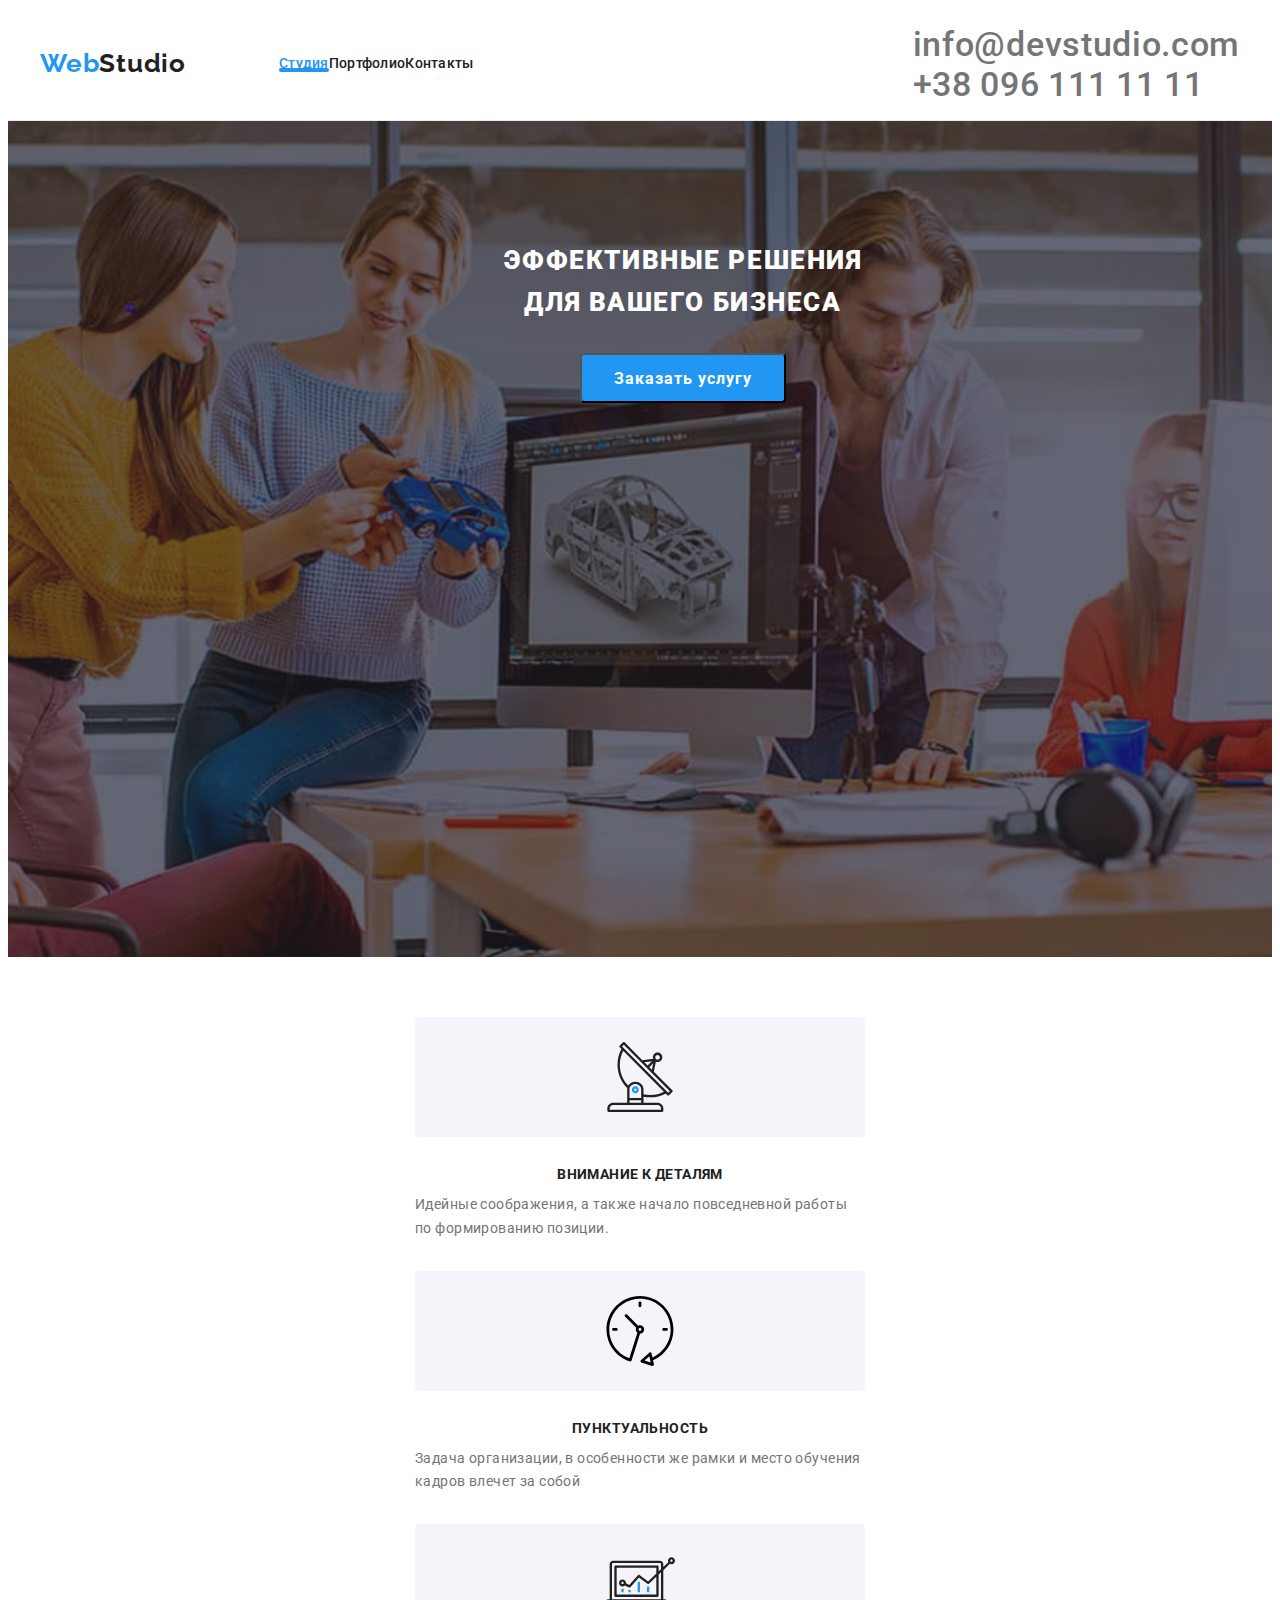
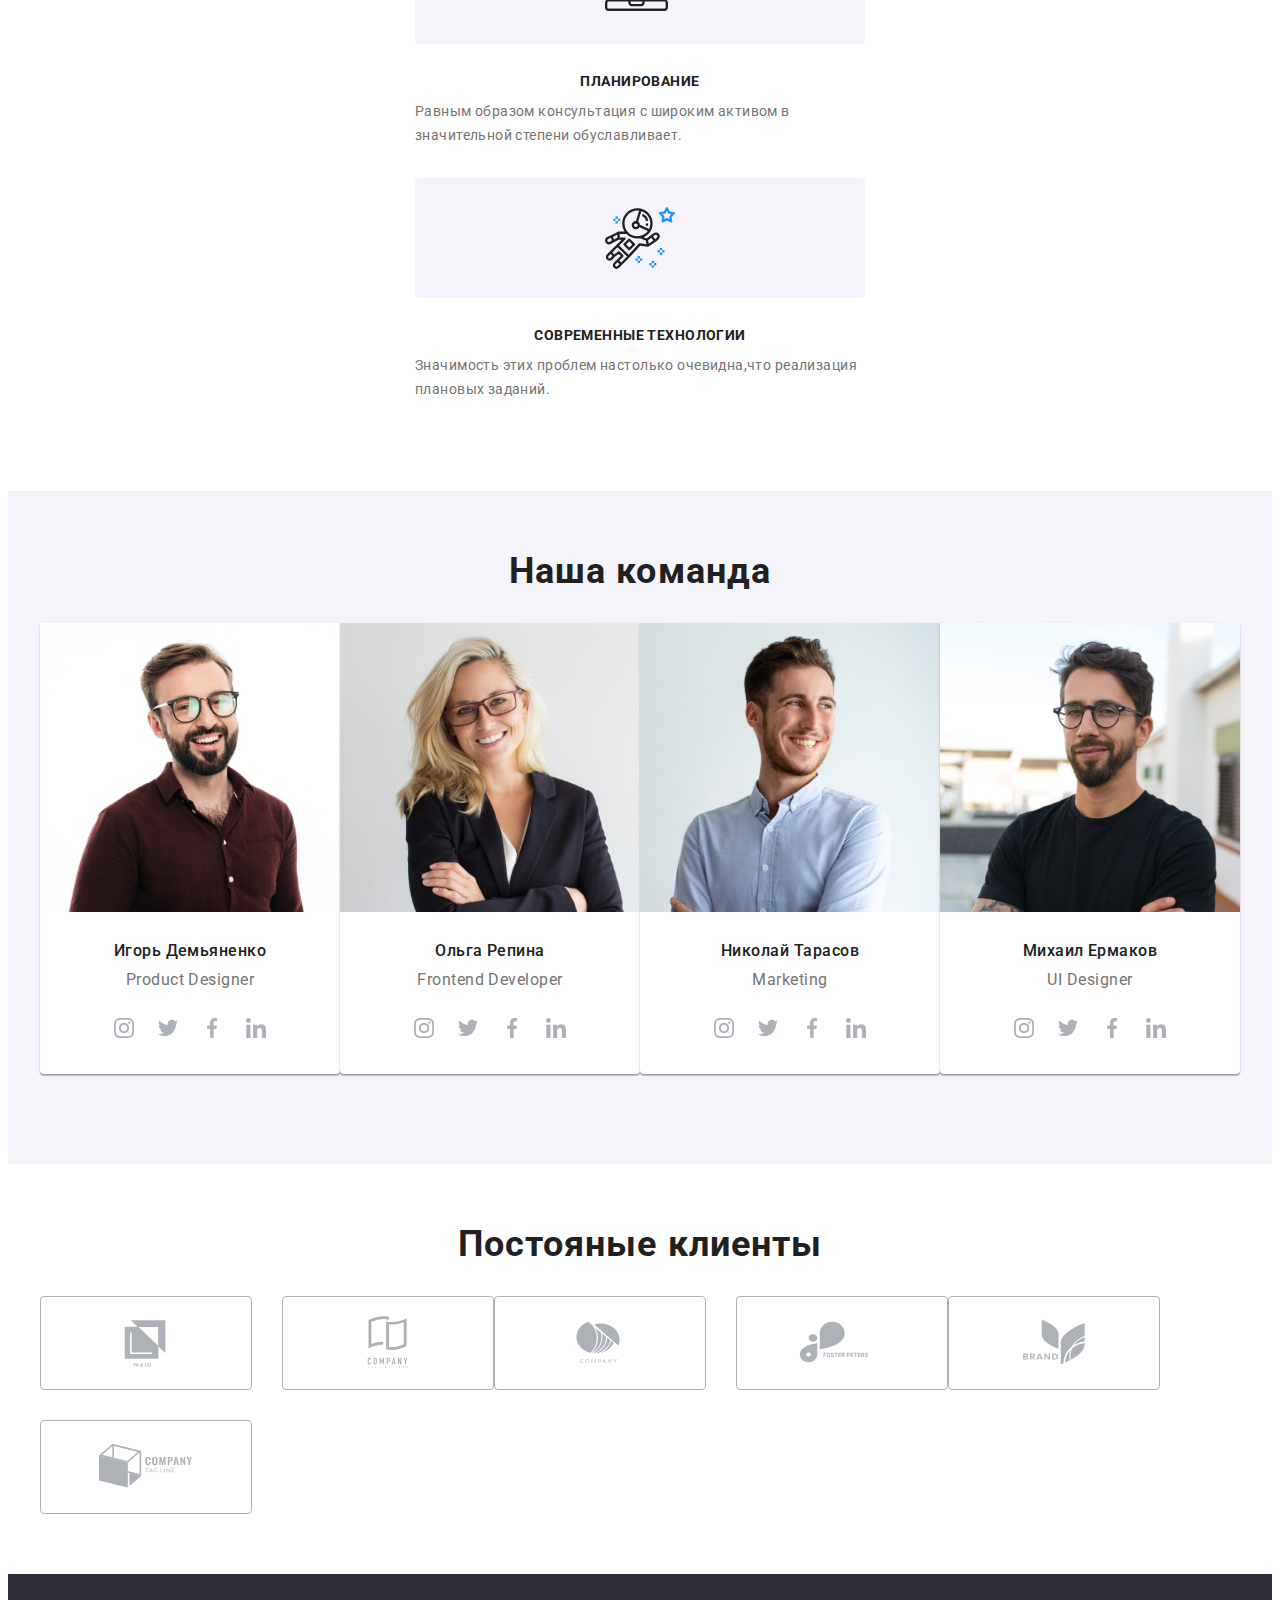
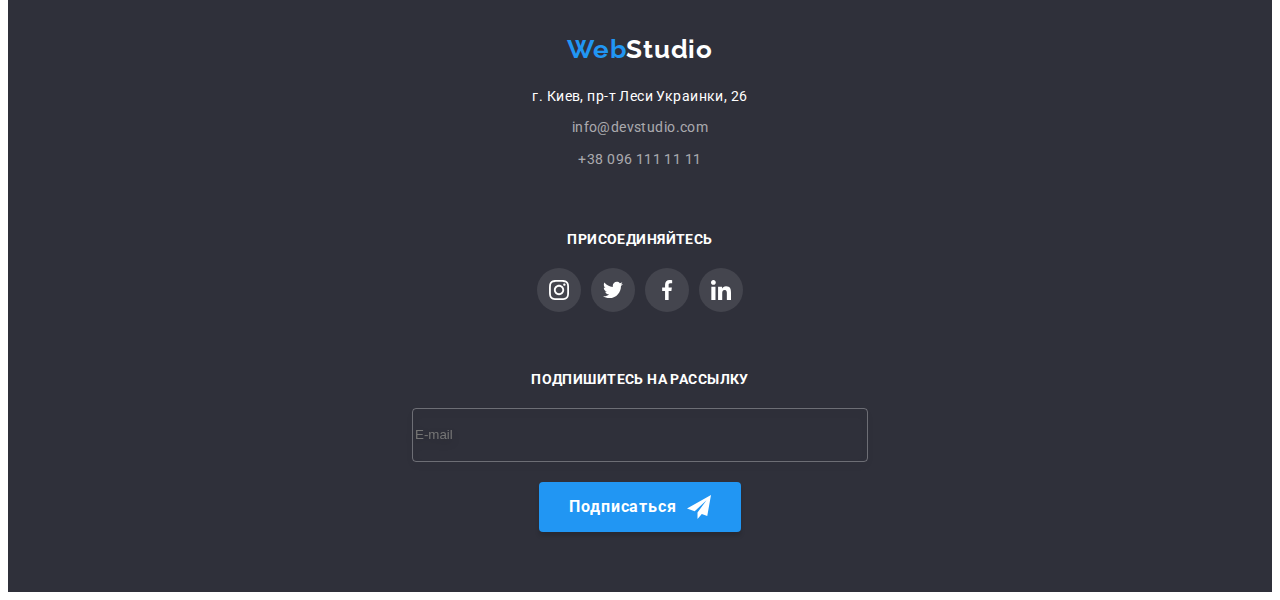
==== index.html @ 6affc104 "Добавляет стили для таблетки" ====
<!DOCTYPE html>
<html lang="ru">
  <head>
    <meta charset="UTF-8" />
    <meta http-equiv="X-UA-Compatible" content="IE=edge" />
    <meta name="viewport" content="width=device-width, initial-scale=1.0" />
    <title>Студия</title>

    <link
      rel="stylesheet"
      href="https://cdnjs.cloudflare.com/ajax/libs/modern-normalize/1.1.0/modern-normalize.min.css"
      integrity="sha512-wpPYUAdjBVSE4KJnH1VR1HeZfpl1ub8YT/NKx4PuQ5NmX2tKuGu6U/JRp5y+Y8XG2tV+wKQpNHVUX03MfMFn9Q=="
      crossorigin="anonymous"
      referrerpolicy="no-referrer"
    />

    <link rel="preconnect" href="https://fonts.googleapis.com" />
    <link rel="preconnect" href="https://fonts.gstatic.com" crossorigin />
    <link
      href="https://fonts.googleapis.com/css2?family=Raleway:wght@700&family=Roboto:wght@400;500;700;900&display=swap"
      rel="stylesheet"
    />

   

    <link rel="stylesheet" href="./css/main.min.css" />
  </head>

  <body>
    <!--Шапка страницы-->

    <header class="header">
      <div class="container header__container">
            <nav class="navigation">
              <a href="" class="logo logo--black"><span class="logo--accent">Web</span>Studio</a>


              <!--Навигация на другие страницы стандартная для десктоп и таблетки -->
            
              <ul class="site-nav list">
                <li class="site-nav site-nav__item">
                  <a href="./index.html" class="site-nav__link link current">Студия</a>
                </li>
                <li class="site-nav site-nav__item">
                  <a href="./portfolio.html" class="site-nav__link link">Портфолио</a>
                </li>
                <li class="site-nav site-nav__item">
                  <a href="" class="site-nav__link link">Контакты</a>
                </li>
              </ul>
            </nav>
            
            <div class="contacts">
              <ul class="contact-info list">
                <li class="contact-info__item">
                  <a href="mailto:info@devstudio.com" class="contact-info__link"><svg class="contact-info__icon--mail" width="16"
                      height="12">
                      <use href="./images/icon.svg.svg#icon-envelope-icon"></use>
                    </svg>info@devstudio.com</a>
                </li>
            
                <li class="contact-info__item">
                  <a href="tel:+380961111111" class="contact-info__link"><svg class="contact-info__icon--tel" width="10"
                      height="16">
                      <use href="./images/icon.svg.svg#icon-smartphone-icon"></use>
                    </svg>+38 096 111 11 11</a>
                </li>
              </ul>
            </div>


          <!--Навигация на другие страницы для мобильного меню -->
<div class="menu-for-mobile">

          <button class="navigation__menu-button" type="button" aria-label="Кнопка меню"  aria-expanded="false" data-menu-button>
            
            <svg class="navigation__menu-button-icon"  width="24"
              height="16">
           
              <use class="navigation__icon-cross" href="./images/icon.svg.svg#icon-cross"></use>
                <use class="navigation__icon-menu" href="./images/icon.svg.svg#icon-menu"></use>
            </svg>
          </button>

<div class="mobile-overlay" data-menu>
  <div class="mobile-menu">
    <nav class="mobile-menu__navigation">
  
      <ul class="site-nav list">
        <li class="site-nav site-nav__item">
          <a href="./index.html" class="site-nav__link link %current">Студия</a>
        </li>
        <li class="site-nav site-nav__item">
          <a href="./portfolio.html" class="site-nav__link link">Портфолио</a>
        </li>
        <li class="site-nav site-nav__item">
          <a href="" class="site-nav__link link">Контакты</a>
        </li>
      </ul>
  
    </nav>
  
    <div class="mobile-menu__contacts">
      <ul class="contact-info list">
        
        <li class="contact-info__item  contact-info__item--tel">
          <a href="tel:+380961111111" class="contact-info__link"><svg class="contact-info__icon--tel" width="10"
              height="16">
              <use href="./images/icon.svg.svg#icon-smartphone-icon"></use>
            </svg>+38 096 111 11 11</a>
        </li>

        <li class="contact-info__item contact-info__item--mail">
          <a href="mailto:info@devstudio.com" class="contact-info__link">
        
            <svg class="contact-info__icon--mail" width="16" height="12">
              <use href="./images/icon.svg.svg#icon-envelope-icon"></use>
            </svg>info@devstudio.com</a>
        </li>
        
      </ul>
    </div>

    <div class="mobile-menu__socials">

<table class="mobile-menu__socials-table">

  <tr class="mobile-menu__socials-table-row">
  <td class="mobile-menu__socials-table-data"> <a  class="mobile-menu__socials-link link"  href="" target="_blank" rel="noopener noreferrer" >Instagram</a></td>
  <td class="mobile-menu__socials-table-data"> <a  class="mobile-menu__socials-link link"  href="" target="_blank" rel="noopener noreferrer" >Twitter</a></td>
  <td class="mobile-menu__socials-table-data"> <a  class="mobile-menu__socials-link link"  href="" target="_blank" rel="noopener noreferrer" >Facebook</a></td>
  <td class="mobile-menu__socials-table-data"> <a  class="mobile-menu__socials-link link"  href="" target="_blank" rel="noopener noreferrer" >LinkedIn</a></td>
  </tr>

  </table>


    </div>
  
  </div>
</div>

</div>
          
      </div>
    </header>
    <!--Уникальный контент страницы-->

    <main>
      <section class="hero">
        <div class="container">
          <h1 class="hero__title">
            Эффективные решения <br />
            для вашего бизнеса
          </h1>

          <button type="button" class="button" data-modal-open>
            Заказать услугу
          </button>
        </div>
      </section>

      <!--Преимущества нашей студии.Секция имеет  заголовок,который будет в дальнейшем скрыт и не будет отображаться на странице-->
      <section class="features section">
        <div class="container">
          <h2 class="features__title hidden">Наши преимущества</h2>

          <ul class="features__list list">
            <li class="features__item">
              <div class="features__thumb">
                <svg class="features__icon" width="70" height="70">
                  <use href="./images/icon.svg.svg#icon-antenna"></use>
                </svg>
              </div>

              <h3 class="features__title">Внимание к деталям</h3>
              <p class="features__description">
                Идейные соображения, а также начало повседневной работы по
                формированию позиции.
              </p>
            </li>
            <li class="features__item">
              <div class="features__thumb">
                <svg class="features__icon" width="70" height="70">
                  <use href="./images/icon.svg.svg#icon-clock"></use>
                </svg>
              </div>

              <h3 class="features__title">Пунктуальность</h3>
              <p class="features__description">
                Задача организации, в особенности же рамки и место обучения
                кадров влечет за собой
              </p>
            </li>
            <li class="features__item">
              <div class="features__thumb">
                <svg class="features__icon" width="70" height="70">
                  <use href="./images/icon.svg.svg#icon-diagram"></use>
                </svg>
              </div>

              <h3 class="features__title">Планирование</h3>
              <p class="features__description">
                Равным образом консультация с широким активом в значительной
                степени обуславливает.
              </p>
            </li>
            <li class="features__item">
              <div class="features__thumb">
                <svg class="features__icon" width="70" height="70">
                  <use href="./images/icon.svg.svg#icon-astronaut"></use>
                </svg>
              </div>

              <h3 class="features__title">Современные технологии</h3>
              <p class="features__description">
                Значимость этих проблем настолько очевидна,что реализация
                плановых заданий.
              </p>
            </li>
          </ul>
        </div>
      </section>
      <!--Фотографии, обозначающее чем мы занимаемся-->

      <section class="work section">
        <div class="container">
          <h2 class="section-title">Чем мы занимаемся</h2>

          <ul class="work__list list">
            <li class="work__item">
              <img
                class="work__img"
                src="./images/coding.jpeg.jpg"
                width="370"
                alt="Программист набирает код на клавиатуре"
              />
              <div class="work__toptext-container">
                <p class="work__toptext">Десктопные приложения</p>
              </div>
            </li>
            <li class="work__item">
              <img
                class="work__img"
                src="./images/template.jpeg.jpg"
                width="370"
                alt="Дизайнер держит в руке телефон и выбирает на ноутбуке шаблон размещения контента на экране телефона"
              />

              <div class="work__toptext-container">
                <p class="work__toptext">Мобильные приложения</p>
              </div>
            </li>

            <li class="work__item">
              <img
                class="work__img"
                src="./images/selectingcolor.jpeg.jpg"
                width="370"
                alt="Программист держит в руках планшет с изображением цветовой карты пикселей"
              />
              <div class="work__toptext-container">
                <p class="work__toptext">Дизайнерские решения</p>
              </div>
            </li>
          </ul>
        </div>
      </section>

      <!--Фотографии и описание членов команды-->

      <section class="teamplayers section">
        <div class="container">
          <h2 class="section-title">Наша команда</h2>

          <ul class="teamplayers__list list">
            <li class="teamplayers__item">
              <img
                class="teamplayers__img"
                src="./images/productdesign.jpeg.jpg"
                alt="Парень в бордовой рубашке,в очках,с бородой."
                width="270"
              />

              <div class="teamplayers__profile">
                <h3 class="teamplayers__name">Игорь Демьяненко</h3>

                <p class="teamplayers__position">Product Designer</p>

                <ul class="teamplayers__list--socials list">
                  <li class="teamplayers__item--socials">
                    <a class="teamplayers__link--socials"
                      ><svg
                        class="teamplayers__icon--socials"
                        width="20"
                        height="20"
                      >
                        <use
                          href="./images/icon.svg.svg#icon-instagram"
                        ></use></svg
                    ></a>
                  </li>
                  <li class="teamplayers__item--socials">
                    <a class="teamplayers__link--socials"
                      ><svg
                        class="teamplayers__icon--socials"
                        width="20"
                        height="20"
                      >
                        <use
                          href="./images/icon.svg.svg#icon-twitter"
                        ></use></svg
                    ></a>
                  </li>
                  <li class="teamplayers__item--socials">
                    <a class="teamplayers__link--socials"
                      ><svg
                        class="teamplayers__icon--socials"
                        width="20"
                        height="20"
                      >
                        <use
                          href="./images/icon.svg.svg#icon-facebook"
                        ></use></svg
                    ></a>
                  </li>
                  <li class="teamplayers__item--socials">
                    <a class="teamplayers__link--socials"
                      ><svg
                        class="teamplayers__icon--socials"
                        width="20"
                        height="20"
                      >
                        <use
                          href="./images/icon.svg.svg#icon-linkedin"
                        ></use></svg
                    ></a>
                  </li>
                </ul>
              </div>
            </li>

            <li class="teamplayers__item">
              <img
                class="teamplayers__img"
                src="./images/frontend.jpeg.jpg"
                alt="Девушка-блондинка, в очках,в черном пиджаке."
                width="270"
              />

              <div class="teamplayers__profile">
                <h3 class="teamplayers__name">Ольга Репина</h3>

                <p class="teamplayers__position">Frontend Developer</p>

                <ul class="teamplayers__list--socials list">
                  <li class="teamplayers__item--socials">
                    <a class="teamplayers__link--socials"
                      ><svg
                        class="teamplayers__icon--socials"
                        width="20"
                        height="20"
                      >
                        <use
                          href="./images/icon.svg.svg#icon-instagram"
                        ></use></svg
                    ></a>
                  </li>
                  <li class="teamplayers__item--socials">
                    <a class="teamplayers__link--socials"
                      ><svg
                        class="teamplayers__icon--socials"
                        width="20"
                        height="20"
                      >
                        <use
                          href="./images/icon.svg.svg#icon-twitter"
                        ></use></svg
                    ></a>
                  </li>
                  <li class="teamplayers__item--socials">
                    <a class="teamplayers__link--socials"
                      ><svg
                        class="teamplayers__icon--socials"
                        width="20"
                        height="20"
                      >
                        <use
                          href="./images/icon.svg.svg#icon-facebook"
                        ></use></svg
                    ></a>
                  </li>
                  <li class="teamplayers__item--socials">
                    <a class="teamplayers__link--socials"
                      ><svg
                        class="teamplayers__icon--socials"
                        width="20"
                        height="20"
                      >
                        <use
                          href="./images/icon.svg.svg#icon-linkedin"
                        ></use></svg
                    ></a>
                  </li>
                </ul>
              </div>
            </li>

            <li class="teamplayers__item">
              <img
                class="teamplayers__img"
                src="./images/marketing.jpeg.jpg"
                alt="Парень в светло-голубой рубашке."
                width="270"
              />

              <div class="teamplayers__profile">
                <h3 class="teamplayers__name">Николай Тарасов</h3>
                <p class="teamplayers__position">Marketing</p>

                <ul class="teamplayers__list--socials list">
                  <li class="teamplayers__item--socials">
                    <a class="teamplayers__link--socials"
                      ><svg
                        class="teamplayers__icon--socials"
                        width="20"
                        height="20"
                      >
                        <use
                          href="./images/icon.svg.svg#icon-instagram"
                        ></use></svg
                    ></a>
                  </li>
                  <li class="teamplayers__item--socials">
                    <a class="teamplayers__link--socials"
                      ><svg
                        class="teamplayers__icon--socials"
                        width="20"
                        height="20"
                      >
                        <use
                          href="./images/icon.svg.svg#icon-twitter"
                        ></use></svg
                    ></a>
                  </li>
                  <li class="teamplayers__item--socials">
                    <a class="teamplayers__link--socials"
                      ><svg
                        class="teamplayers__icon--socials"
                        width="20"
                        height="20"
                      >
                        <use
                          href="./images/icon.svg.svg#icon-facebook"
                        ></use></svg
                    ></a>
                  </li>
                  <li class="teamplayers__item--socials">
                    <a class="teamplayers__link--socials"
                      ><svg
                        class="teamplayers__icon--socials"
                        width="20"
                        height="20"
                      >
                        <use
                          href="./images/icon.svg.svg#icon-linkedin"
                        ></use></svg
                    ></a>
                  </li>
                </ul>
              </div>
            </li>

            <li class="teamplayers__item">
              <img
                class="teamplayers__img"
                src="./images/ui.jpeg.jpg"
                alt="Парень с бородой,в очках,в черной футболке."
                width="270"
              />

              <div class="teamplayers__profile">
                <h3 class="teamplayers__name">Михаил Ермаков</h3>

                <p class="teamplayers__position">UI Designer</p>

                <ul class="teamplayers__list--socials list">
                  <li class="teamplayers__item--socials">
                    <a class="teamplayers__link--socials"
                      ><svg
                        class="teamplayers__icon--socials"
                        width="20"
                        height="20"
                      >
                        <use
                          href="./images/icon.svg.svg#icon-instagram"
                        ></use></svg
                    ></a>
                  </li>
                  <li class="teamplayers__item--socials">
                    <a class="teamplayers__link--socials"
                      ><svg
                        class="teamplayers__icon--socials"
                        width="20"
                        height="20"
                      >
                        <use
                          href="./images/icon.svg.svg#icon-twitter"
                        ></use></svg
                    ></a>
                  </li>
                  <li class="teamplayers__item--socials">
                    <a class="teamplayers__link--socials"
                      ><svg
                        class="teamplayers__icon--socials"
                        width="20"
                        height="20"
                      >
                        <use
                          href="./images/icon.svg.svg#icon-facebook"
                        ></use></svg
                    ></a>
                  </li>
                  <li class="teamplayers__item--socials">
                    <a class="teamplayers__link--socials"
                      ><svg
                        class="teamplayers__icon--socials"
                        width="20"
                        height="20"
                      >
                        <use
                          href="./images/icon.svg.svg#icon-linkedin"
                        ></use></svg
                    ></a>
                  </li>
                </ul>
              </div>
            </li>
          </ul>
        </div>
      </section>

      <!--Наши клиенты-->

      <section class="clients section">
        <div class="container">
          <h2 class="section-title">Постояные клиенты</h2>

          <ul class="clients__list list">
            <li class="clients__item">
              <a class="clients__link"
                ><svg class="clients__icon" width="106" height="60">
                  <use href="./images/icon.svg.svg#icon-logo1"></use></svg
              ></a>
            </li>
            <li class="clients__item">
              <a class="clients__link"
                ><svg class="clients__icon" width="106" height="60">
                  <use href="./images/icon.svg.svg#icon-logo2"></use></svg
              ></a>
            </li>
            <li class="clients__item">
              <a class="clients__link"
                ><svg class="clients__icon" width="106" height="60">
                  <use href="./images/icon.svg.svg#icon-logo3"></use></svg
              ></a>
            </li>
            <li class="clients__item">
              <a class="clients__link"
                ><svg class="clients__icon" width="106" height="60">
                  <use href="./images/icon.svg.svg#icon-logo4"></use></svg
              ></a>
            </li>
            <li class="clients__item">
              <a class="clients__link"
                ><svg class="clients__icon" width="106" height="60">
                  <use href="./images/icon.svg.svg#icon-logo5"></use></svg
              ></a>
            </li>
            <li class="clients__item">
              <a class="clients__link"
                ><svg class="clients__icon" width="106" height="60">
                  <use href="./images/icon.svg.svg#icon-logo6"></use></svg
              ></a>
            </li>
          </ul>
        </div>
      </section>
    </main>

    <!--Футер-->

    <footer class="footer section">
      <div class="footer__container--contacts container">
        <div class="footer__container--logo">
          <a href="" class="logo logo--white"
            ><span class="logo--accent">Web</span>Studio</a
          >

          <address class="footer__container--address">
            <ul class="footer__list list">
              <li class="footer__item">
                <a href="" class="footer__link--white link"
                  >г. Киев, пр-т Леси Украинки, 26</a
                >
              </li>
              <li class="footer__item">
                <a href="mailto:info@devstudio.com" class="footer__link link"
                  >info@devstudio.com</a
                >
              </li>
              <li class="footer__item">
                <a href="tel:+380961111111" class="footer__link link"
                  >+38 096 111 11 11</a
                >
              </li>
            </ul>
          </address>
        </div>

        <div class="footer__container--socials">
          <h3 class="footer__title--join">Присоединяйтесь</h3>

          <ul class="footer__list--socials list">
            <li class="footer__item--socials">
              <a class="footer__link--socials"
                ><svg class="footer__icon--socials" width="20" height="20">
                  <use href="./images/icon.svg.svg#icon-instagram"></use></svg
              ></a>
            </li>
            <li class="footer__item--socials">
              <a class="footer__link--socials"
                ><svg class="footer__icon--socials" width="20" height="20">
                  <use href="./images/icon.svg.svg#icon-twitter"></use></svg
              ></a>
            </li>
            <li class="footer__item--socials">
              <a class="footer__link--socials"
                ><svg class="footer__icon--socials" width="20" height="20">
                  <use href="./images/icon.svg.svg#icon-facebook"></use></svg
              ></a>
            </li>
            <li class="footer__item--socials">
              <a class="footer__link--socials"
                ><svg class="footer__icon--socials" width="20" height="20">
                  <use href="./images/icon.svg.svg#icon-linkedin"></use></svg
              ></a>
            </li>
          </ul>
        </div>

        <form class="footer__form--subscribe">
          <p class="footer__title--subscribe">Подпишитесь на рассылку</p>

          <div class="footer__container--subscribe">
            <input
              class="footer__input--subscribe"
              type="email"
              name="user_email"
              placeholder="E-mail"
            />

            <button class="button footer__button" type="submit">
              <span>Подписаться</span
              ><svg class="footer__icon-send" width="24px" height="24px">
                <use href="./images/icon.svg.svg#icon-send"></use>
              </svg>
            </button>
          </div>
        </form>
      </div>
    </footer>

    <!--Оформление модального окна и бєкдропа-->

    <div class="backdrop backdrop--is-hidden" data-modal>
      <div class="modal">
        <button class="modal__close-button" data-modal-close>
          <svg class="modal__close-icon">
            <use href="./images/icon.svg.svg#icon-close"></use>
          </svg>
        </button>

        <form class="modal__form" name="client-signup-form">
          <p class="modal__form-title">
            Оставьте свои данные, мы вам перезвоним
          </p>

          <div class="modal__form-field">
            <label for="user-name" class="modal__form-label">Имя</label>

            <input
              class="modal__form-input"
              type="text"
              name="user_name"
              id="user-name"
            />

            <svg class="modal__decoration-icon" width="18" height="18">
              <use href="./images/icon.svg.svg#icon-person-modal"></use>
            </svg>
          </div>

          <div class="modal__form-field">
            <label for="user-tel" class="modal__form-label">Телефон</label>

            <input
              class="modal__form-input"
              type="tel"
              name="user_tel"
              id="user-tel"
            />

            <svg class="modal__decoration-icon" width="18" height="18">
              <use href="./images/icon.svg.svg#icon-phone-modal"></use>
            </svg>
          </div>

          <div class="modal__form-field">
            <label for="user-email" class="modal__form-label">Почта</label>

            <input
              class="modal__form-input"
              type="email"
              name="user_email"
              id="user-email"
            />

            <svg class="modal__decoration-icon" width="18" height="18">
              <use href="./images/icon.svg.svg#icon-email-modal"></use>
            </svg>
          </div>

          <div class="modal__form-field modal__form-field--feedback">
            <label for="user-feedback" class="modal__form-label"
              >Комментарии</label
            >

            <textarea
              class="modal__textarea"
              name="feedback"
              placeholder="Введите текст"
              id="user-feedback"
            ></textarea>
          </div>

          <div class="modal__bottom-form">
            <input
              type="checkbox"
              class="modal__checkbox modal__checkbox--visually-hidden"
              name="checkbox"
              id="checkbox"
            />

            <label for="checkbox" class="modal__agreement">
              <span class="modal__check"
                ><svg class="modal__check-icon" width="16" height="15">
                  <use
                    href="./images/icon.svg.svg#icon-check"
                  ></use></svg></span
              >Соглашаюсь с рассылкой и принимаю &nbsp;
              <a href="" class="modal__term-link">
                <span>Условия договора</span>
              </a></label
            >

            <button class="modal__submit-btn" type="submit">Отправить</button>
          </div>
        </form>
      </div>
    </div>

    <!--Скрипт модального окна-->
    <script src="./js/modal.js"></script>

     <script src="./js/mobile-menu.js"></script>
  </body>
</html>
---- css/main.min.css ----
:root{--primary-text-color: #757575;--main-background-color: #ffffff;--secondary-white-background: #e5e5e5;--tertiary-white-background: #f5f4fa;--title-text-color: #212121;--accent-color: #2196f3;--dark-background: #2f303a;--secondary-text-color: rgba(255, 255, 255, 0.6)}p,h1,h2,h3,h4,h5,h6{margin:0}ul{margin:0;padding:0}img{display:block;width:100%;max-width:100%;height:auto}.header{background-color:var(--main-background-color);border-bottom:1px solid #ececec}.header__container{display:flex;padding:16px 15px;justify-content:space-between;align-items:center}.hero{background-color:var(--dark-background);text-align:center;max-width:480px;height:400px;background-image:linear-gradient(to right, rgba(47,48,58,0.4), rgba(47,48,58,0.4)),url(../../images/mobile-header-image.jpg);background-repeat:no-repeat;background-position:center;background-size:cover}@media screen and (min-width: 768px){.hero{max-width:768px;background-image:linear-gradient(to right, rgba(47,48,58,0.4), rgba(47,48,58,0.4)),url(../../images/tablet-hero-img.jpg)}}@media screen and (min-width: 1200px){.hero{padding-top:200px;padding-bottom:200px;margin-left:auto;margin-right:auto;max-width:1600px;height:600px;padding:118px 60px;background-image:linear-gradient(to right, rgba(47,48,58,0.4), rgba(47,48,58,0.4)),url(../../images/hero-img.jpg)}}.hero__title{color:var(--main-background-color);text-transform:uppercase;margin-bottom:30px;font-weight:900;font-size:26px;line-height:42px;letter-spacing:0.06em}.list{list-style-type:none}.link{text-decoration:none}.hidden{display:none}.current::after{content:"";width:100%;background-color:var(--accent-color);height:4px;position:absolute;left:0;bottom:0;border-radius:2px}.container{width:100%}@media screen and (min-width: 768px){.container{width:768px}}@media screen and (min-width: 1200px){.container{width:1200px;padding-left:15px;padding-right:15px;margin:0 auto}}.section{padding:60px 15px}.section-title{color:var(--title-text-color);font-weight:700;font-size:28px;line-height:1.17;letter-spacing:0.03em;margin-bottom:30px}@media screen and (min-width: 1200px){.section-title{font-size:36px;line-height:1.16}}.button{font-family:inherit;color:var(--main-background-color);background-color:var(--accent-color);font-weight:700;font-size:16px;line-height:1.8;letter-spacing:0.06em;cursor:pointer;border-radius:4px;padding:10px 32px;min-width:200px;height:50px}.modal__checkbox--visually-hidden{position:absolute;white-space:nowrap;width:1px;height:1px;overflow:hidden;border:0;padding:0;clip:rect(0 0 0 0);clip-path:inset(50%);margin:-1px}.modal{min-height:609px;width:100%;background-color:var(--main-background-color);box-shadow:0px 1px 3px rgba(0,0,0,0.12),0px 1px 1px rgba(0,0,0,0.14),0px 2px 1px rgba(0,0,0,0.2);border-radius:4px;top:50%;left:50%;transform:translate(-50%, -50%) scale(1);transition:transform 500ms;position:absolute;padding:40px}@media screen and (min-width: 768px){.modal{width:450px}}@media screen and (min-width: 1200px){.modal{width:528px;min-height:581px}}.modal__close-button{width:30px;height:30px;border-radius:50%;background:#ffffff;border:1px solid rgba(0,0,0,0.1);position:absolute;top:8px;right:8px;padding:0;cursor:pointer}.modal__close-icon{width:18px;height:18px;fill:#000000;transition-property:fill}.modal__close-button .modal__close-icon:hover,.modal__close-button .modal__close-icon:focus{fill:var(--accent-color)}textarea{resize:none;color:var(--primary-text-color);width:100%;height:120px;border:1px solid rgba(33,33,33,0.2);border-radius:4px;padding:12px 16px;font-weight:400;font-size:12px;line-height:1.16;letter-spacing:.01em}.modal__form-title{text-align:center;color:var(--title-text-color);margin-bottom:12px;font-weight:700;font-size:20px;line-height:1.15;letter-spacing:.03em}.modal__form-label{color:var(--primary-text-color);margin-bottom:4px;display:block;font-weight:400;font-size:12px;line-height:1.16;letter-spacing:.01em}.modal__agreement{color:var(--primary-text-color);font-weight:400;font-size:14px;line-height:1.7;letter-spacing:.03em}.modal__agreement .modal__check{width:16px;height:15px;border:2px solid black;border-radius:2px}.modal__check-icon{fill:transparent}.modal__checkbox:checked+.modal__agreement svg{fill:var(--main-background-color)}.modal__checkbox:checked+.modal__agreement .modal__check{background-color:var(--accent-color);border:none}.modal__submit-btn{font-family:inherit;color:var(--main-background-color);background-color:var(--accent-color);cursor:pointer;border-radius:4px;padding:10px 55px;width:200px;height:50px;box-shadow:0px 4px 4px rgba(0,0,0,0.15);border-radius:4px;border-color:transparent;margin-top:30px;font-weight:700;font-size:16px;line-height:1.8;letter-spacing:.06em}.modal__form-input{width:100%;height:40px;border:1px solid rgba(33,33,33,0.2);border-radius:4px;padding-left:40px;cursor:pointer;outline:none;transition-property:border-color}.modal__form-input:hover,.modal__form-input:focus{border-color:var(--accent-color)}.modal__form-input:focus+.modal__decoration-icon{fill:var(--accent-color)}.modal__term-link{color:var(--accent-color)}.modal__form-field.modal__form-field--feedback{margin-bottom:20px}.modal__form-field{position:relative;margin-bottom:10px}.modal__decoration-icon{position:absolute;top:29px;left:12px}.modal__bottom-form{flex-wrap:wrap}.modal__check{margin-right:7px}.logo{font-family:Raleway, serif;text-decoration:none;font-weight:700;font-size:24px;line-height:1.16;letter-spacing:.03em}@media screen and (min-width: 1200px){.logo{font-weight:700;font-size:26px;line-height:1.2;letter-spacing:.03em}}.logo--black{color:var(--title-text-color);display:inline-block}@media screen and (min-width: 1200px){.logo--black{padding-top:24px;padding-bottom:25px;margin-right:93px}}.logo--white{color:var(--main-background-color);display:inline-block;margin-bottom:20px}.logo--accent{color:var(--accent-color)}.contact-info{font-weight:500;font-size:34px;line-height:40px;letter-spacing:0.02em}.contact-info__icon--mail,.contact-info__icon--tel{fill:var(--primary-text-color);margin-right:10px;transition-property:fill}@media screen and (min-width: 480px){.contact-info__icon--mail,.contact-info__icon--tel{display:none}}.contact-info__item--tel{font-weight:500;font-size:34px;line-height:1.17;letter-spacing:0.02em}.contact-info__item--mail{font-weight:500;font-size:24px;line-height:1.16;letter-spacing:0.02em}.contact-info__link{color:var(--primary-text-color);text-decoration-line:none;transition-property:color}.contact-info__link:hover,.contact-info__link:focus{color:var(--accent-color)}.contact-info__link:hover .contact-info__icon--mail,.contact-info__link:focus .contact-info__icon--mail{fill:var(--accent-color)}.contact-info__link:hover .contact-info__icon--tel,.contact-info__link:focus .contact-info__icon--tel{fill:var(--accent-color)}.site-nav{color:var(--title-text-color);text-decoration:none;transition-property:color;font-weight:500;font-size:40px;line-height:1.17;letter-spacing:.02em}@media screen and (min-width: 1200px){.site-nav{display:flex;font-weight:500;font-size:14px;line-height:1.14;letter-spacing:.02em}}.site-nav__link{color:var(--title-text-color)}.navigation{display:flex;align-items:center}.site-nav .site-nav__link:hover,.site-nav .site-nav__link:focus{color:var(--accent-color)}.site-nav .site-nav__link.current{color:var(--accent-color);position:relative}.navigation__icon-menu{opacity:1;fill:black}.navigation__menu-button.is-active .navigation__icon-menu{opacity:0}.navigation__menu-button.is-active .navigation__icon-cross{opacity:1}.navigation__icon-cross{opacity:0;fill:black}.page-filter{display:flex;flex-wrap:wrap;margin-bottom:40px}.page-filter__item+.page-filter__item{margin-left:8px;margin-bottom:15px}.page-filter__item:nth-child(4){margin-left:0}.page-filter__item:nth-child(n+4){margin-bottom:0}.page-filter__button{font-family:inherit;color:var(--title-text-color);border-radius:4px;padding:6px 22px;background-color:var(--tertiary-white-background);border-color:transparent;cursor:pointer;transition-property:background-color, color, box-shadow;font-weight:500;font-size:16px;line-height:1.6;letter-spacing:.03em}.page-filter__button:hover,.page-filter__button:focus{color:var(--main-background-color);background-color:var(--accent-color);box-shadow:0px 3px 1px rgba(0,0,0,0.1),0px 1px 2px rgba(0,0,0,0.08),0px 2px 2px rgba(0,0,0,0.12)}body{font-family:Roboto, sans-serif;color:var(--primary-text-color)}.main{background-color:var(--main-background-color)}.backdrop{width:100vw;height:100vh;background-color:rgba(0,0,0,0.2);position:fixed;top:0;transition:opacity 500ms, visibility 500ms}.backdrop--is-hidden{opacity:0;visibility:hidden;pointer-events:none}.backdrop--is-hidden .modal{transform:scale(0.7)}.features__list{display:flex;flex-direction:column;align-items:center;justify-content:center}.features__title{color:var(--title-text-color);text-transform:uppercase;margin-bottom:10px;font-weight:700;font-size:14px;line-height:1.14;letter-spacing:.03em;text-align:center}.features__description{color:var(--primary-text-color);font-size:14px;line-height:1.7;letter-spacing:.03em;margin-bottom:30px}.features__item{width:450px;display:flex;flex-direction:column;align-content:center}.features__title--hidden{display:none}.features__thumb{width:450px;height:120px;border-radius:4px;background-color:var(--tertiary-white-background);margin-bottom:30px}.features{padding-left:15px;padding-right:15px}.footer__button{box-shadow:0px 4px 4px rgba(0,0,0,0.15);border-color:transparent;padding:10px 28px}.footer__form--subscribe{width:570px}.footer__input--subscribe{width:450px;height:50px;background-color:transparent;border:1px solid rgba(255,255,255,0.3);filter:drop-shadow(0px 4px 4px rgba(0,0,0,0.15));border-radius:4px;margin-bottom:20px}.footer__container--logo{display:flex;flex-direction:column;justify-content:center;align-items:center}.footer__container--subscribe{display:flex;flex-direction:column;justify-content:center;align-items:center}.footer__icon-send{margin-left:10px}.footer__title--subscribe{text-transform:uppercase;text-align:center;color:var(--main-background-color);margin-bottom:20px;font-weight:700;font-size:14px;line-height:1.14;letter-spacing:.03em}.footer-input{color:var(--main-background-color)}.footer__link--white{color:var(--main-background-color);transition-property:color}.footer__link--white:hover,.footer__link--white:focus{color:var(--accent-color)}.footer__link{color:var(--secondary-text-color);transition-property:color}.footer__link:hover,.footer__link:focus{color:var(--accent-color)}.footer__list .footer__item+.footer__item{margin-top:8px}.footer__item{font-style:normal;font-weight:400;font-size:14px;line-height:1.7;letter-spacing:.03em}.footer__list--socials{display:flex;justify-content:center}.footer__link--socials{width:44px;height:44px;background-color:rgba(255,255,255,0.1);border-radius:50%;cursor:pointer;transition-property:background-color}.footer__link--socials:hover,.footer__link--socials:hover{background-color:var(--accent-color)}.footer__item--socials+.footer__item--socials{margin-left:10px}.footer__icon--socials{fill:var(--main-background-color)}.footer__container--socials{display:flex;justify-content:center;align-items:center;flex-direction:column;margin-bottom:60px}.footer__title--join{margin-bottom:20px;text-transform:uppercase;color:var(--main-background-color);font-weight:700;font-size:14px;line-height:1.14;letter-spacing:.03em}.footer__container--contacts{display:flex;flex-direction:column;justify-content:center;align-items:center}.footer{background-color:var(--dark-background)}.logo-link-footer{color:var(--main-background-color);text-decoration-line:none}.footer__list{display:flex;flex-direction:column;justify-content:center;align-items:center}.footer__container--logo{display:flex;flex-direction:column;justify-content:center;align-items:center}.footer__container--address{margin-bottom:60px}.clients__link{width:210px;height:92px;background-color:var(--main-background-color);border-radius:4px;border:1px solid #afb1b8;cursor:pointer;transition-property:border-color}.clients__link:hover,.clients__link:focus{border-color:var(--accent-color)}.clients__link:hover .clients__icon,.clients__link:focus .clients__icon{fill:var(--accent-color)}.clients__list{display:flex;flex-wrap:wrap}.clients__icon{fill:#afb1b8;transition-property:fill}.clients{text-align:center}.clients__item{margin-bottom:30px;margin-right:30px}.clients__item:nth-child(2n){margin-right:0}.clients__item:nth-child(n+5){margin-bottom:0}.work{background-color:var(--main-background-color);padding-top:0;text-align:center;display:none}.work__list{display:flex}.work__item{margin-right:30px;position:relative}.work__item:nth-child(3n){margin-right:0}.work__img,.teamplayers__img,.portfolio-project__image{width:100%;height:auto}.work__toptext-container{width:370px;height:70px;position:absolute;bottom:0;background-color:rgba(47,48,58,0.8)}.work__toptext{text-transform:uppercase;color:var(--main-background-color);font-weight:700;font-size:14px;line-height:1.14;letter-spacing:.03em}.teamplayers__item{border-radius:0px 0px 4px 4px;background:#ffffff;box-shadow:0px 1px 3px rgba(0,0,0,0.12),0px 1px 1px rgba(0,0,0,0.14),0px 2px 1px rgba(0,0,0,0.2);margin-bottom:30px}.teamplayers__item:nth-child(4n){margin-bottom:30px}.teamplayers{background-color:var(--tertiary-white-background);text-align:center}.teamplayers__link--socials{width:44px;height:44px;background-color:var(--main-background-color);border-radius:50%;transition-property:background-color}.teamplayers__link--socials:hover,.teamplayers__link--socials:focus{background-color:var(--accent-color);cursor:pointer}.teamplayers__link--socials:hover:hover .teamplayers__icon--socials,.teamplayers__link--socials:hover:focus .teamplayers__icon--socials,.teamplayers__link--socials:focus:hover .teamplayers__icon--socials,.teamplayers__link--socials:focus:focus .teamplayers__icon--socials{fill:var(--main-background-color)}.teamplayers__list--socials{display:flex;justify-content:center}.teamplayers__icon--socials{fill:#afb1b8;transition-property:fill}.teamplayers__profile{padding-top:30px;padding-bottom:24px}@media screen and (min-width: 1200px){.teamplayers__list{display:flex}}.teamplayers__name{color:var(--title-text-color);margin-bottom:10px;font-weight:500;font-size:16px;line-height:1.18;letter-spacing:.03em}.teamplayers__position{color:var(--primary-text-color);margin-bottom:16px;font-size:16px;line-height:1.18;letter-spacing:.03em}.portfolio-project{display:flex;flex-direction:column}.portfolio-project__description{padding:20px 24px;border-bottom:1px solid #eeeeee;border-left:1px solid #eeeeee;border-right:1px solid #eeeeee}.portfolio-project__link{display:block;cursor:pointer;transition-property:box-shadow}.portfolio-project__link:hover{box-shadow:0px 1px 1px rgba(0,0,0,0.12),0px 4px 4px rgba(0,0,0,0.06),1px 4px 6px rgba(0,0,0,0.16)}.portfolio-project__item{margin-bottom:30px}.portfolio-project__item:nth-child(3n){margin-right:0}.portfolio-project__item:nth-child(n+7){margin-bottom:0}.portfolio-project__title{color:var(--title-text-color);font-weight:700;font-size:18px;line-height:2;letter-spacing:.06em}.portfolio-project__type{color:var(--primary-text-color);font-size:16px;line-height:1.8;letter-spacing:.03em}.portfolio-project__wrap{position:relative;overflow:hidden}.portfolio-project__toptext{position:absolute;top:0;left:0;background-color:rgba(33,150,243,0.9);color:var(--main-background-color);padding:63px 24px;height:100%;transform:translateY(101%);transition:transform 250ms linear;font-weight:400;font-size:18px;line-height:1.55;letter-spacing:.03em}.portfolio-project__link:hover .portfolio-project__toptext{transform:translateY(0)}.modal__close-icon,.modal__form-input,.contact-info__icon--mail,.contact-info__icon--tel,.contact-info__link,.site-nav,.page-filter__button,.footer__link--white,.footer__link,.footer__link--socials,.clients__link,.clients__icon,.teamplayers__link--socials,.teamplayers__icon--socials,.portfolio-project__link{transition-duration:250ms;transition-timing-function:cubic-bezier(0.4, 0, 0.2, 1)}.modal__close-button,.modal__agreement,.modal__bottom-form,.modal__check,.features__thumb,.footer__button,.footer__link--socials,.clients__link,.work__toptext-container,.teamplayers__link--socials{justify-content:center;align-items:center;display:flex}.navigation__menu-button{display:block;width:40px;height:40px;background-color:transparent;border:transparent;outline:transparent;position:relative;z-index:99;cursor:pointer;padding:12px 8px}@media screen and (min-width: 768px){.navigation__menu-button{display:none}}@media screen and (min-width: 1200px){.navigation__menu-button{display:none}}@media screen and (min-width: 768px){.menu-for-mobile{display:none}}@media screen and (min-width: 1200px){.menu-for-mobile{display:none}}.mobile-overlay{width:100vw;min-height:100vh;position:fixed;left:0;top:0;background-color:white;z-index:10;transform:translateX(100%);transition:transform;visibility:hidden;pointer-events:none;padding-left:40px;padding-top:48px;padding-bottom:48px}.mobile-menu{width:100%;height:100%;background-color:white}.mobile-overlay.is-open{transform:translateX(0);visibility:visible;pointer-events:initial}.mobile-menu__navigation{font-weight:500;font-size:40px;line-height:47px;letter-spacing:0.02em;padding-bottom:302px}.mobile-menu__socials-link{font-family:Roboto,sans-serif;font-style:normal;font-weight:500;font-size:18px;line-height:1.2;letter-spacing:0.02em;color:var(--accent-color)}.mobile-menu__socials-table-data+.mobile-menu__socials-table-data{border-left:1px solid rgba(33,33,33,0.2)}.mobile-menu__contacts{margin-bottom:64px}
/*# sourceMappingURL=main.min.css.map */
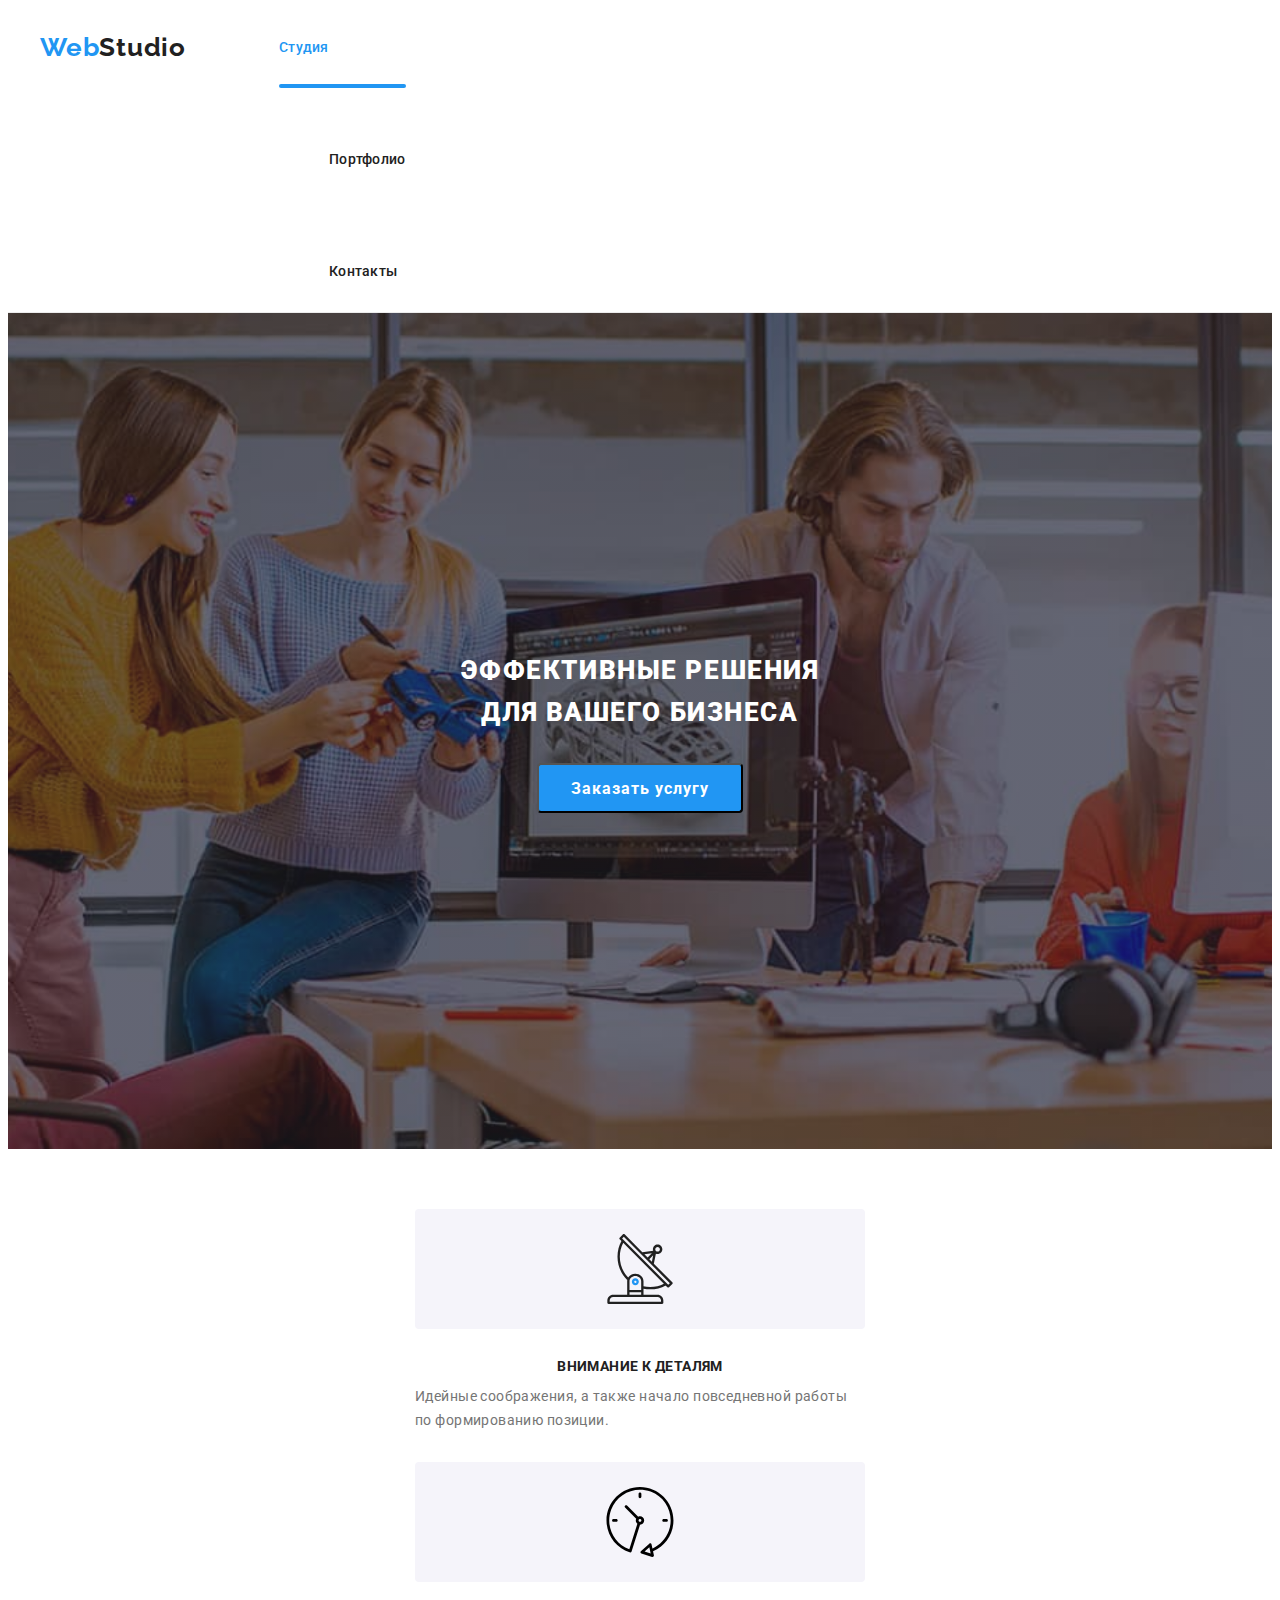
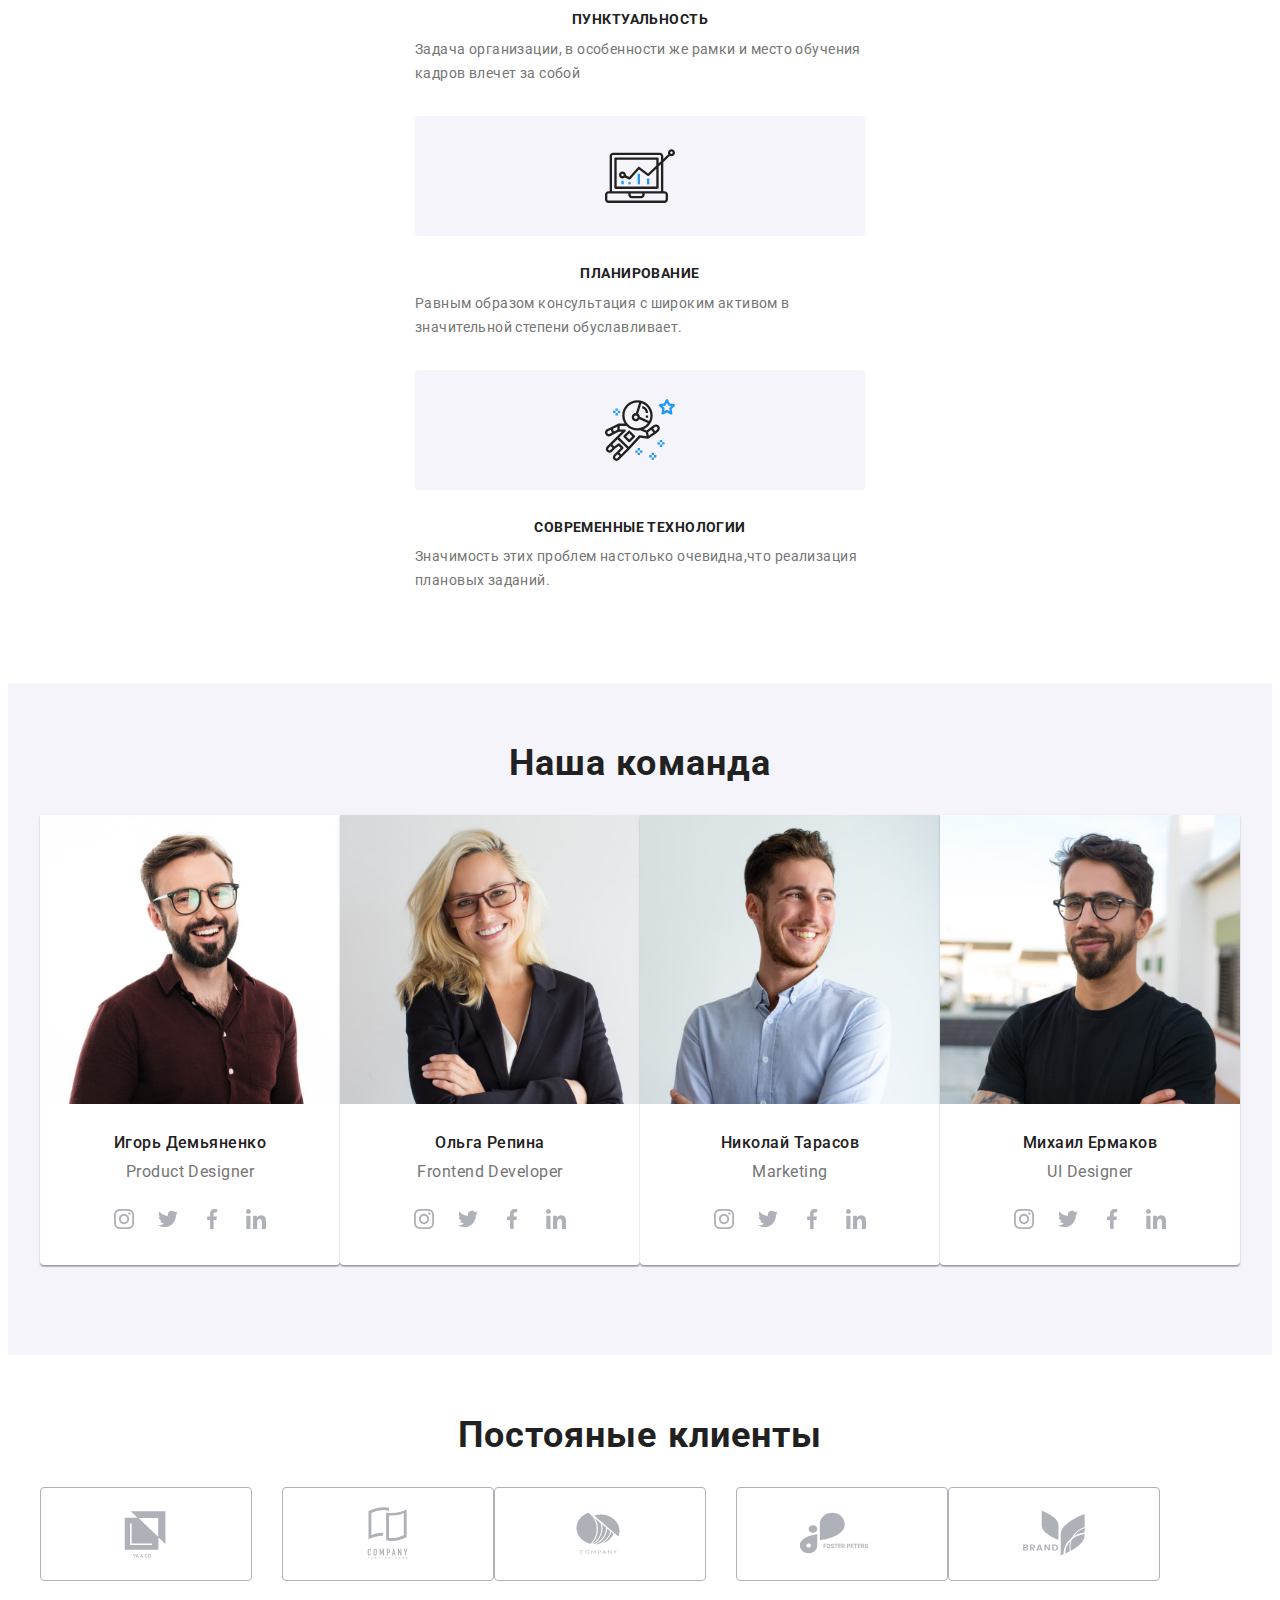
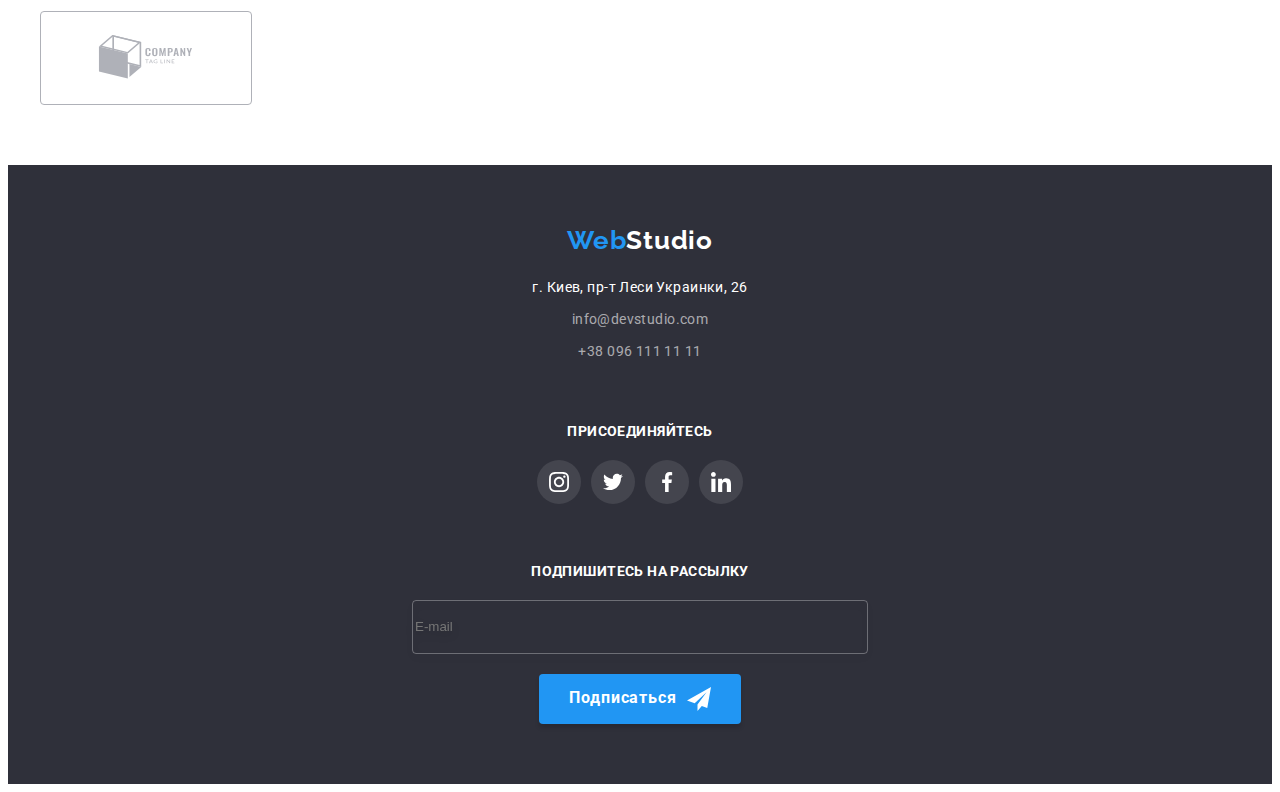
==== commit 8a35bd4e: "Добавляет код для моб версии" ====
--- a/index.html
+++ b/index.html
@@ -31,8 +31,8 @@
 
     <header class="header">
       <div class="container header__container">
+        <a href="" class="logo logo--black"><span class="logo--accent">Web</span>Studio</a>
             <nav class="navigation">
-              <a href="" class="logo logo--black"><span class="logo--accent">Web</span>Studio</a>
 
 
               <!--Навигация на другие страницы стандартная для десктоп и таблетки -->
@@ -70,77 +70,84 @@
 
 
           <!--Навигация на другие страницы для мобильного меню -->
-<div class="menu-for-mobile">
-
-          <button class="navigation__menu-button" type="button" aria-label="Кнопка меню"  aria-expanded="false" data-menu-button>
-            
-            <svg class="navigation__menu-button-icon"  width="24"
-              height="16">
-           
-              <use class="navigation__icon-cross" href="./images/icon.svg.svg#icon-cross"></use>
-                <use class="navigation__icon-menu" href="./images/icon.svg.svg#icon-menu"></use>
-            </svg>
-          </button>
-
-<div class="mobile-overlay" data-menu>
-  <div class="mobile-menu">
-    <nav class="mobile-menu__navigation">
-  
-      <ul class="site-nav list">
-        <li class="site-nav site-nav__item">
-          <a href="./index.html" class="site-nav__link link %current">Студия</a>
-        </li>
-        <li class="site-nav site-nav__item">
-          <a href="./portfolio.html" class="site-nav__link link">Портфолио</a>
-        </li>
-        <li class="site-nav site-nav__item">
-          <a href="" class="site-nav__link link">Контакты</a>
-        </li>
-      </ul>
-  
-    </nav>
-  
-    <div class="mobile-menu__contacts">
-      <ul class="contact-info list">
-        
-        <li class="contact-info__item  contact-info__item--tel">
-          <a href="tel:+380961111111" class="contact-info__link"><svg class="contact-info__icon--tel" width="10"
-              height="16">
-              <use href="./images/icon.svg.svg#icon-smartphone-icon"></use>
-            </svg>+38 096 111 11 11</a>
-        </li>
-
-        <li class="contact-info__item contact-info__item--mail">
-          <a href="mailto:info@devstudio.com" class="contact-info__link">
-        
-            <svg class="contact-info__icon--mail" width="16" height="12">
-              <use href="./images/icon.svg.svg#icon-envelope-icon"></use>
-            </svg>info@devstudio.com</a>
-        </li>
-        
-      </ul>
-    </div>
-
-    <div class="mobile-menu__socials">
-
-<table class="mobile-menu__socials-table">
-
-  <tr class="mobile-menu__socials-table-row">
-  <td class="mobile-menu__socials-table-data"> <a  class="mobile-menu__socials-link link"  href="" target="_blank" rel="noopener noreferrer" >Instagram</a></td>
-  <td class="mobile-menu__socials-table-data"> <a  class="mobile-menu__socials-link link"  href="" target="_blank" rel="noopener noreferrer" >Twitter</a></td>
-  <td class="mobile-menu__socials-table-data"> <a  class="mobile-menu__socials-link link"  href="" target="_blank" rel="noopener noreferrer" >Facebook</a></td>
-  <td class="mobile-menu__socials-table-data"> <a  class="mobile-menu__socials-link link"  href="" target="_blank" rel="noopener noreferrer" >LinkedIn</a></td>
-  </tr>
-
-  </table>
-
-
-    </div>
-  
-  </div>
-</div>
-
-</div>
+            <div class="menu-for-mobile">
+
+              <button class="navigation__menu-button" type="button" aria-label="Кнопка меню"  aria-expanded="false" data-menu-button>
+                
+                <svg class="navigation__menu-button-icon"  width="24"
+                  height="16">
+              
+                  <use class="navigation__icon-cross" href="./images/icon.svg.svg#icon-cross"></use>
+                    <use class="navigation__icon-menu" href="./images/icon.svg.svg#icon-menu"></use>
+                </svg>
+              </button>
+
+              <div class="mobile-overlay" data-menu>
+                <div class="mobile-menu">
+                  <nav class="mobile-menu__navigation">
+                
+                    <ul class="site-nav list">
+                      <li class="site-nav site-nav__item">
+                        <a href="./index.html" class="site-nav__link link %current">Студия</a>
+                      </li>
+                      <li class="site-nav site-nav__item">
+                        <a href="./portfolio.html" class="site-nav__link link">Портфолио</a>
+                      </li>
+                      <li class="site-nav site-nav__item">
+                        <a href="" class="site-nav__link link">Контакты</a>
+                      </li>
+                    </ul>
+                
+                  </nav>
+                
+                  <div>
+                    <div class="mobile-menu__contacts">
+                      <ul class="contact-info list">
+                    
+                        <li class="contact-info__item  contact-info__item--tel">
+                          <a href="tel:+380961111111" class="contact-info__link"><svg class="contact-info__icon--tel" width="10"
+                              height="16">
+                              <use href="./images/icon.svg.svg#icon-smartphone-icon"></use>
+                            </svg>+38 096 111 11 11</a>
+                        </li>
+                    
+                        <li class="contact-info__item contact-info__item--mail">
+                          <a href="mailto:info@devstudio.com" class="contact-info__link">
+                    
+                            <svg class="contact-info__icon--mail" width="16" height="12">
+                              <use href="./images/icon.svg.svg#icon-envelope-icon"></use>
+                            </svg>info@devstudio.com</a>
+                        </li>
+                    
+                      </ul>
+                    </div>
+                    
+                    <div class="mobile-menu__socials">
+                    
+                      <table class="mobile-menu__socials-table">
+                    
+                        <tr class="mobile-menu__socials-table-row">
+                          <td class="mobile-menu__socials-table-data"> <a class="mobile-menu__socials-link link" href="" target="_blank"
+                              rel="noopener noreferrer">Instagram</a></td>
+                          <td class="mobile-menu__socials-table-data"> <a class="mobile-menu__socials-link link" href="" target="_blank"
+                              rel="noopener noreferrer">Twitter</a></td>
+                          <td class="mobile-menu__socials-table-data"> <a class="mobile-menu__socials-link link" href="" target="_blank"
+                              rel="noopener noreferrer">Facebook</a></td>
+                          <td class="mobile-menu__socials-table-data"> <a class="mobile-menu__socials-link link" href="" target="_blank"
+                              rel="noopener noreferrer">LinkedIn</a></td>
+                        </tr>
+                    
+                      </table>
+                    
+                    
+                    </div>
+                  </div>
+                  
+                
+                </div>
+              </div>
+
+            </div>
           
       </div>
     </header>
--- a/css/main.min.css
+++ b/css/main.min.css
@@ -1,2 +1,2 @@
-:root{--primary-text-color: #757575;--main-background-color: #ffffff;--secondary-white-background: #e5e5e5;--tertiary-white-background: #f5f4fa;--title-text-color: #212121;--accent-color: #2196f3;--dark-background: #2f303a;--secondary-text-color: rgba(255, 255, 255, 0.6)}p,h1,h2,h3,h4,h5,h6{margin:0}ul{margin:0;padding:0}img{display:block;width:100%;max-width:100%;height:auto}.header{background-color:var(--main-background-color);border-bottom:1px solid #ececec}.header__container{display:flex;padding:16px 15px;justify-content:space-between;align-items:center}.hero{background-color:var(--dark-background);text-align:center;max-width:480px;height:400px;background-image:linear-gradient(to right, rgba(47,48,58,0.4), rgba(47,48,58,0.4)),url(../../images/mobile-header-image.jpg);background-repeat:no-repeat;background-position:center;background-size:cover}@media screen and (min-width: 768px){.hero{max-width:768px;background-image:linear-gradient(to right, rgba(47,48,58,0.4), rgba(47,48,58,0.4)),url(../../images/tablet-hero-img.jpg)}}@media screen and (min-width: 1200px){.hero{padding-top:200px;padding-bottom:200px;margin-left:auto;margin-right:auto;max-width:1600px;height:600px;padding:118px 60px;background-image:linear-gradient(to right, rgba(47,48,58,0.4), rgba(47,48,58,0.4)),url(../../images/hero-img.jpg)}}.hero__title{color:var(--main-background-color);text-transform:uppercase;margin-bottom:30px;font-weight:900;font-size:26px;line-height:42px;letter-spacing:0.06em}.list{list-style-type:none}.link{text-decoration:none}.hidden{display:none}.current::after{content:"";width:100%;background-color:var(--accent-color);height:4px;position:absolute;left:0;bottom:0;border-radius:2px}.container{width:100%}@media screen and (min-width: 768px){.container{width:768px}}@media screen and (min-width: 1200px){.container{width:1200px;padding-left:15px;padding-right:15px;margin:0 auto}}.section{padding:60px 15px}.section-title{color:var(--title-text-color);font-weight:700;font-size:28px;line-height:1.17;letter-spacing:0.03em;margin-bottom:30px}@media screen and (min-width: 1200px){.section-title{font-size:36px;line-height:1.16}}.button{font-family:inherit;color:var(--main-background-color);background-color:var(--accent-color);font-weight:700;font-size:16px;line-height:1.8;letter-spacing:0.06em;cursor:pointer;border-radius:4px;padding:10px 32px;min-width:200px;height:50px}.modal__checkbox--visually-hidden{position:absolute;white-space:nowrap;width:1px;height:1px;overflow:hidden;border:0;padding:0;clip:rect(0 0 0 0);clip-path:inset(50%);margin:-1px}.modal{min-height:609px;width:100%;background-color:var(--main-background-color);box-shadow:0px 1px 3px rgba(0,0,0,0.12),0px 1px 1px rgba(0,0,0,0.14),0px 2px 1px rgba(0,0,0,0.2);border-radius:4px;top:50%;left:50%;transform:translate(-50%, -50%) scale(1);transition:transform 500ms;position:absolute;padding:40px}@media screen and (min-width: 768px){.modal{width:450px}}@media screen and (min-width: 1200px){.modal{width:528px;min-height:581px}}.modal__close-button{width:30px;height:30px;border-radius:50%;background:#ffffff;border:1px solid rgba(0,0,0,0.1);position:absolute;top:8px;right:8px;padding:0;cursor:pointer}.modal__close-icon{width:18px;height:18px;fill:#000000;transition-property:fill}.modal__close-button .modal__close-icon:hover,.modal__close-button .modal__close-icon:focus{fill:var(--accent-color)}textarea{resize:none;color:var(--primary-text-color);width:100%;height:120px;border:1px solid rgba(33,33,33,0.2);border-radius:4px;padding:12px 16px;font-weight:400;font-size:12px;line-height:1.16;letter-spacing:.01em}.modal__form-title{text-align:center;color:var(--title-text-color);margin-bottom:12px;font-weight:700;font-size:20px;line-height:1.15;letter-spacing:.03em}.modal__form-label{color:var(--primary-text-color);margin-bottom:4px;display:block;font-weight:400;font-size:12px;line-height:1.16;letter-spacing:.01em}.modal__agreement{color:var(--primary-text-color);font-weight:400;font-size:14px;line-height:1.7;letter-spacing:.03em}.modal__agreement .modal__check{width:16px;height:15px;border:2px solid black;border-radius:2px}.modal__check-icon{fill:transparent}.modal__checkbox:checked+.modal__agreement svg{fill:var(--main-background-color)}.modal__checkbox:checked+.modal__agreement .modal__check{background-color:var(--accent-color);border:none}.modal__submit-btn{font-family:inherit;color:var(--main-background-color);background-color:var(--accent-color);cursor:pointer;border-radius:4px;padding:10px 55px;width:200px;height:50px;box-shadow:0px 4px 4px rgba(0,0,0,0.15);border-radius:4px;border-color:transparent;margin-top:30px;font-weight:700;font-size:16px;line-height:1.8;letter-spacing:.06em}.modal__form-input{width:100%;height:40px;border:1px solid rgba(33,33,33,0.2);border-radius:4px;padding-left:40px;cursor:pointer;outline:none;transition-property:border-color}.modal__form-input:hover,.modal__form-input:focus{border-color:var(--accent-color)}.modal__form-input:focus+.modal__decoration-icon{fill:var(--accent-color)}.modal__term-link{color:var(--accent-color)}.modal__form-field.modal__form-field--feedback{margin-bottom:20px}.modal__form-field{position:relative;margin-bottom:10px}.modal__decoration-icon{position:absolute;top:29px;left:12px}.modal__bottom-form{flex-wrap:wrap}.modal__check{margin-right:7px}.logo{font-family:Raleway, serif;text-decoration:none;font-weight:700;font-size:24px;line-height:1.16;letter-spacing:.03em}@media screen and (min-width: 1200px){.logo{font-weight:700;font-size:26px;line-height:1.2;letter-spacing:.03em}}.logo--black{color:var(--title-text-color);display:inline-block}@media screen and (min-width: 1200px){.logo--black{padding-top:24px;padding-bottom:25px;margin-right:93px}}.logo--white{color:var(--main-background-color);display:inline-block;margin-bottom:20px}.logo--accent{color:var(--accent-color)}.contact-info{font-weight:500;font-size:34px;line-height:40px;letter-spacing:0.02em}.contact-info__icon--mail,.contact-info__icon--tel{fill:var(--primary-text-color);margin-right:10px;transition-property:fill}@media screen and (min-width: 480px){.contact-info__icon--mail,.contact-info__icon--tel{display:none}}.contact-info__item--tel{font-weight:500;font-size:34px;line-height:1.17;letter-spacing:0.02em}.contact-info__item--mail{font-weight:500;font-size:24px;line-height:1.16;letter-spacing:0.02em}.contact-info__link{color:var(--primary-text-color);text-decoration-line:none;transition-property:color}.contact-info__link:hover,.contact-info__link:focus{color:var(--accent-color)}.contact-info__link:hover .contact-info__icon--mail,.contact-info__link:focus .contact-info__icon--mail{fill:var(--accent-color)}.contact-info__link:hover .contact-info__icon--tel,.contact-info__link:focus .contact-info__icon--tel{fill:var(--accent-color)}.site-nav{color:var(--title-text-color);text-decoration:none;transition-property:color;font-weight:500;font-size:40px;line-height:1.17;letter-spacing:.02em}@media screen and (min-width: 1200px){.site-nav{display:flex;font-weight:500;font-size:14px;line-height:1.14;letter-spacing:.02em}}.site-nav__link{color:var(--title-text-color)}.navigation{display:flex;align-items:center}.site-nav .site-nav__link:hover,.site-nav .site-nav__link:focus{color:var(--accent-color)}.site-nav .site-nav__link.current{color:var(--accent-color);position:relative}.navigation__icon-menu{opacity:1;fill:black}.navigation__menu-button.is-active .navigation__icon-menu{opacity:0}.navigation__menu-button.is-active .navigation__icon-cross{opacity:1}.navigation__icon-cross{opacity:0;fill:black}.page-filter{display:flex;flex-wrap:wrap;margin-bottom:40px}.page-filter__item+.page-filter__item{margin-left:8px;margin-bottom:15px}.page-filter__item:nth-child(4){margin-left:0}.page-filter__item:nth-child(n+4){margin-bottom:0}.page-filter__button{font-family:inherit;color:var(--title-text-color);border-radius:4px;padding:6px 22px;background-color:var(--tertiary-white-background);border-color:transparent;cursor:pointer;transition-property:background-color, color, box-shadow;font-weight:500;font-size:16px;line-height:1.6;letter-spacing:.03em}.page-filter__button:hover,.page-filter__button:focus{color:var(--main-background-color);background-color:var(--accent-color);box-shadow:0px 3px 1px rgba(0,0,0,0.1),0px 1px 2px rgba(0,0,0,0.08),0px 2px 2px rgba(0,0,0,0.12)}body{font-family:Roboto, sans-serif;color:var(--primary-text-color)}.main{background-color:var(--main-background-color)}.backdrop{width:100vw;height:100vh;background-color:rgba(0,0,0,0.2);position:fixed;top:0;transition:opacity 500ms, visibility 500ms}.backdrop--is-hidden{opacity:0;visibility:hidden;pointer-events:none}.backdrop--is-hidden .modal{transform:scale(0.7)}.features__list{display:flex;flex-direction:column;align-items:center;justify-content:center}.features__title{color:var(--title-text-color);text-transform:uppercase;margin-bottom:10px;font-weight:700;font-size:14px;line-height:1.14;letter-spacing:.03em;text-align:center}.features__description{color:var(--primary-text-color);font-size:14px;line-height:1.7;letter-spacing:.03em;margin-bottom:30px}.features__item{width:450px;display:flex;flex-direction:column;align-content:center}.features__title--hidden{display:none}.features__thumb{width:450px;height:120px;border-radius:4px;background-color:var(--tertiary-white-background);margin-bottom:30px}.features{padding-left:15px;padding-right:15px}.footer__button{box-shadow:0px 4px 4px rgba(0,0,0,0.15);border-color:transparent;padding:10px 28px}.footer__form--subscribe{width:570px}.footer__input--subscribe{width:450px;height:50px;background-color:transparent;border:1px solid rgba(255,255,255,0.3);filter:drop-shadow(0px 4px 4px rgba(0,0,0,0.15));border-radius:4px;margin-bottom:20px}.footer__container--logo{display:flex;flex-direction:column;justify-content:center;align-items:center}.footer__container--subscribe{display:flex;flex-direction:column;justify-content:center;align-items:center}.footer__icon-send{margin-left:10px}.footer__title--subscribe{text-transform:uppercase;text-align:center;color:var(--main-background-color);margin-bottom:20px;font-weight:700;font-size:14px;line-height:1.14;letter-spacing:.03em}.footer-input{color:var(--main-background-color)}.footer__link--white{color:var(--main-background-color);transition-property:color}.footer__link--white:hover,.footer__link--white:focus{color:var(--accent-color)}.footer__link{color:var(--secondary-text-color);transition-property:color}.footer__link:hover,.footer__link:focus{color:var(--accent-color)}.footer__list .footer__item+.footer__item{margin-top:8px}.footer__item{font-style:normal;font-weight:400;font-size:14px;line-height:1.7;letter-spacing:.03em}.footer__list--socials{display:flex;justify-content:center}.footer__link--socials{width:44px;height:44px;background-color:rgba(255,255,255,0.1);border-radius:50%;cursor:pointer;transition-property:background-color}.footer__link--socials:hover,.footer__link--socials:hover{background-color:var(--accent-color)}.footer__item--socials+.footer__item--socials{margin-left:10px}.footer__icon--socials{fill:var(--main-background-color)}.footer__container--socials{display:flex;justify-content:center;align-items:center;flex-direction:column;margin-bottom:60px}.footer__title--join{margin-bottom:20px;text-transform:uppercase;color:var(--main-background-color);font-weight:700;font-size:14px;line-height:1.14;letter-spacing:.03em}.footer__container--contacts{display:flex;flex-direction:column;justify-content:center;align-items:center}.footer{background-color:var(--dark-background)}.logo-link-footer{color:var(--main-background-color);text-decoration-line:none}.footer__list{display:flex;flex-direction:column;justify-content:center;align-items:center}.footer__container--logo{display:flex;flex-direction:column;justify-content:center;align-items:center}.footer__container--address{margin-bottom:60px}.clients__link{width:210px;height:92px;background-color:var(--main-background-color);border-radius:4px;border:1px solid #afb1b8;cursor:pointer;transition-property:border-color}.clients__link:hover,.clients__link:focus{border-color:var(--accent-color)}.clients__link:hover .clients__icon,.clients__link:focus .clients__icon{fill:var(--accent-color)}.clients__list{display:flex;flex-wrap:wrap}.clients__icon{fill:#afb1b8;transition-property:fill}.clients{text-align:center}.clients__item{margin-bottom:30px;margin-right:30px}.clients__item:nth-child(2n){margin-right:0}.clients__item:nth-child(n+5){margin-bottom:0}.work{background-color:var(--main-background-color);padding-top:0;text-align:center;display:none}.work__list{display:flex}.work__item{margin-right:30px;position:relative}.work__item:nth-child(3n){margin-right:0}.work__img,.teamplayers__img,.portfolio-project__image{width:100%;height:auto}.work__toptext-container{width:370px;height:70px;position:absolute;bottom:0;background-color:rgba(47,48,58,0.8)}.work__toptext{text-transform:uppercase;color:var(--main-background-color);font-weight:700;font-size:14px;line-height:1.14;letter-spacing:.03em}.teamplayers__item{border-radius:0px 0px 4px 4px;background:#ffffff;box-shadow:0px 1px 3px rgba(0,0,0,0.12),0px 1px 1px rgba(0,0,0,0.14),0px 2px 1px rgba(0,0,0,0.2);margin-bottom:30px}.teamplayers__item:nth-child(4n){margin-bottom:30px}.teamplayers{background-color:var(--tertiary-white-background);text-align:center}.teamplayers__link--socials{width:44px;height:44px;background-color:var(--main-background-color);border-radius:50%;transition-property:background-color}.teamplayers__link--socials:hover,.teamplayers__link--socials:focus{background-color:var(--accent-color);cursor:pointer}.teamplayers__link--socials:hover:hover .teamplayers__icon--socials,.teamplayers__link--socials:hover:focus .teamplayers__icon--socials,.teamplayers__link--socials:focus:hover .teamplayers__icon--socials,.teamplayers__link--socials:focus:focus .teamplayers__icon--socials{fill:var(--main-background-color)}.teamplayers__list--socials{display:flex;justify-content:center}.teamplayers__icon--socials{fill:#afb1b8;transition-property:fill}.teamplayers__profile{padding-top:30px;padding-bottom:24px}@media screen and (min-width: 1200px){.teamplayers__list{display:flex}}.teamplayers__name{color:var(--title-text-color);margin-bottom:10px;font-weight:500;font-size:16px;line-height:1.18;letter-spacing:.03em}.teamplayers__position{color:var(--primary-text-color);margin-bottom:16px;font-size:16px;line-height:1.18;letter-spacing:.03em}.portfolio-project{display:flex;flex-direction:column}.portfolio-project__description{padding:20px 24px;border-bottom:1px solid #eeeeee;border-left:1px solid #eeeeee;border-right:1px solid #eeeeee}.portfolio-project__link{display:block;cursor:pointer;transition-property:box-shadow}.portfolio-project__link:hover{box-shadow:0px 1px 1px rgba(0,0,0,0.12),0px 4px 4px rgba(0,0,0,0.06),1px 4px 6px rgba(0,0,0,0.16)}.portfolio-project__item{margin-bottom:30px}.portfolio-project__item:nth-child(3n){margin-right:0}.portfolio-project__item:nth-child(n+7){margin-bottom:0}.portfolio-project__title{color:var(--title-text-color);font-weight:700;font-size:18px;line-height:2;letter-spacing:.06em}.portfolio-project__type{color:var(--primary-text-color);font-size:16px;line-height:1.8;letter-spacing:.03em}.portfolio-project__wrap{position:relative;overflow:hidden}.portfolio-project__toptext{position:absolute;top:0;left:0;background-color:rgba(33,150,243,0.9);color:var(--main-background-color);padding:63px 24px;height:100%;transform:translateY(101%);transition:transform 250ms linear;font-weight:400;font-size:18px;line-height:1.55;letter-spacing:.03em}.portfolio-project__link:hover .portfolio-project__toptext{transform:translateY(0)}.modal__close-icon,.modal__form-input,.contact-info__icon--mail,.contact-info__icon--tel,.contact-info__link,.site-nav,.page-filter__button,.footer__link--white,.footer__link,.footer__link--socials,.clients__link,.clients__icon,.teamplayers__link--socials,.teamplayers__icon--socials,.portfolio-project__link{transition-duration:250ms;transition-timing-function:cubic-bezier(0.4, 0, 0.2, 1)}.modal__close-button,.modal__agreement,.modal__bottom-form,.modal__check,.features__thumb,.footer__button,.footer__link--socials,.clients__link,.work__toptext-container,.teamplayers__link--socials{justify-content:center;align-items:center;display:flex}.navigation__menu-button{display:block;width:40px;height:40px;background-color:transparent;border:transparent;outline:transparent;position:relative;z-index:99;cursor:pointer;padding:12px 8px}@media screen and (min-width: 768px){.navigation__menu-button{display:none}}@media screen and (min-width: 1200px){.navigation__menu-button{display:none}}@media screen and (min-width: 768px){.menu-for-mobile{display:none}}@media screen and (min-width: 1200px){.menu-for-mobile{display:none}}.mobile-overlay{width:100vw;min-height:100vh;position:fixed;left:0;top:0;background-color:white;z-index:10;transform:translateX(100%);transition:transform;visibility:hidden;pointer-events:none;padding-left:40px;padding-top:48px;padding-bottom:48px}.mobile-menu{width:100%;height:100%;background-color:white}.mobile-overlay.is-open{transform:translateX(0);visibility:visible;pointer-events:initial}.mobile-menu__navigation{font-weight:500;font-size:40px;line-height:47px;letter-spacing:0.02em;padding-bottom:302px}.mobile-menu__socials-link{font-family:Roboto,sans-serif;font-style:normal;font-weight:500;font-size:18px;line-height:1.2;letter-spacing:0.02em;color:var(--accent-color)}.mobile-menu__socials-table-data+.mobile-menu__socials-table-data{border-left:1px solid rgba(33,33,33,0.2)}.mobile-menu__contacts{margin-bottom:64px}
+:root{--primary-text-color: #757575;--main-background-color: #ffffff;--secondary-white-background: #e5e5e5;--tertiary-white-background: #f5f4fa;--title-text-color: #212121;--accent-color: #2196f3;--dark-background: #2f303a;--secondary-text-color: rgba(255, 255, 255, 0.6)}p,h1,h2,h3,h4,h5,h6{margin:0}ul{margin:0;padding:0}img{display:block;width:100%;max-width:100%;height:auto}.header{background-color:var(--main-background-color);border-bottom:1px solid #ececec}@media screen and (max-width: 480px){.header__container{display:flex;padding:16px 15px;justify-content:space-between;align-items:center}}@media screen and (min-width: 768px){.header__container{padding-left:15px;padding-right:15px}}@media screen and (min-width: 1200px){.header__container{display:flex}}.hero{background-color:var(--dark-background);text-align:center;max-width:480px;height:400px;background-image:linear-gradient(to right, rgba(47,48,58,0.4), rgba(47,48,58,0.4)),url(../../images/mobile-header-image.jpg);background-repeat:no-repeat;background-position:center;background-size:cover;display:flex;justify-content:center;align-items:center}@media screen and (min-width: 768px){.hero{max-width:768px;background-image:linear-gradient(to right, rgba(47,48,58,0.4), rgba(47,48,58,0.4)),url(../../images/tablet-hero-img.jpg)}}@media screen and (min-width: 1200px){.hero{padding-top:200px;padding-bottom:200px;margin-left:auto;margin-right:auto;max-width:1600px;height:600px;padding:118px 60px;background-image:linear-gradient(to right, rgba(47,48,58,0.4), rgba(47,48,58,0.4)),url(../../images/hero-img.jpg)}}.hero__title{color:var(--main-background-color);text-transform:uppercase;margin-bottom:30px;font-weight:900;font-size:26px;line-height:42px;letter-spacing:0.06em}html,body{overflow-x:hidden}.list{list-style-type:none}.link{text-decoration:none}.hidden{display:none}.current::after{content:"";width:100%;background-color:var(--accent-color);height:4px;position:absolute;left:0;bottom:0;border-radius:2px}.container{width:100%}@media screen and (min-width: 768px){.container{width:768px}}@media screen and (min-width: 1200px){.container{width:1200px;padding-left:15px;padding-right:15px;margin:0 auto}}.section{padding:60px 15px}.section-title{color:var(--title-text-color);font-weight:700;font-size:28px;line-height:1.17;letter-spacing:0.03em;margin-bottom:30px}@media screen and (min-width: 1200px){.section-title{font-size:36px;line-height:1.16}}.button{font-family:inherit;color:var(--main-background-color);background-color:var(--accent-color);font-weight:700;font-size:16px;line-height:1.8;letter-spacing:0.06em;cursor:pointer;border-radius:4px;padding:10px 32px;min-width:200px;height:50px}.modal__checkbox--visually-hidden{position:absolute;white-space:nowrap;width:1px;height:1px;overflow:hidden;border:0;padding:0;clip:rect(0 0 0 0);clip-path:inset(50%);margin:-1px}.modal{min-height:609px;width:100%;background-color:var(--main-background-color);box-shadow:0px 1px 3px rgba(0,0,0,0.12),0px 1px 1px rgba(0,0,0,0.14),0px 2px 1px rgba(0,0,0,0.2);border-radius:4px;top:50%;left:50%;transform:translate(-50%, -50%) scale(1);transition:transform 500ms;position:absolute;padding:40px}@media screen and (min-width: 768px){.modal{width:450px}}@media screen and (min-width: 1200px){.modal{width:528px;min-height:581px}}.modal__close-button{width:30px;height:30px;border-radius:50%;background:#ffffff;border:1px solid rgba(0,0,0,0.1);position:absolute;top:8px;right:8px;padding:0;cursor:pointer}.modal__close-icon{width:18px;height:18px;fill:#000000;transition-property:fill}.modal__close-button .modal__close-icon:hover,.modal__close-button .modal__close-icon:focus{fill:var(--accent-color)}textarea{resize:none;color:var(--primary-text-color);width:100%;height:120px;border:1px solid rgba(33,33,33,0.2);border-radius:4px;padding:12px 16px;font-weight:400;font-size:12px;line-height:1.16;letter-spacing:.01em}.modal__form-title{text-align:center;color:var(--title-text-color);margin-bottom:12px;font-weight:700;font-size:20px;line-height:1.15;letter-spacing:.03em}.modal__form-label{color:var(--primary-text-color);margin-bottom:4px;display:block;font-weight:400;font-size:12px;line-height:1.16;letter-spacing:.01em}.modal__agreement{color:var(--primary-text-color);font-weight:400;font-size:14px;line-height:1.7;letter-spacing:.03em}.modal__agreement .modal__check{width:16px;height:15px;border:2px solid black;border-radius:2px}.modal__check-icon{fill:transparent}.modal__checkbox:checked+.modal__agreement svg{fill:var(--main-background-color)}.modal__checkbox:checked+.modal__agreement .modal__check{background-color:var(--accent-color);border:none}.modal__submit-btn{font-family:inherit;color:var(--main-background-color);background-color:var(--accent-color);cursor:pointer;border-radius:4px;padding:10px 55px;width:200px;height:50px;box-shadow:0px 4px 4px rgba(0,0,0,0.15);border-radius:4px;border-color:transparent;margin-top:30px;font-weight:700;font-size:16px;line-height:1.8;letter-spacing:.06em}.modal__form-input{width:100%;height:40px;border:1px solid rgba(33,33,33,0.2);border-radius:4px;padding-left:40px;cursor:pointer;outline:none;transition-property:border-color}.modal__form-input:hover,.modal__form-input:focus{border-color:var(--accent-color)}.modal__form-input:focus+.modal__decoration-icon{fill:var(--accent-color)}.modal__term-link{color:var(--accent-color)}.modal__form-field.modal__form-field--feedback{margin-bottom:20px}.modal__form-field{position:relative;margin-bottom:10px}.modal__decoration-icon{position:absolute;top:29px;left:12px}.modal__bottom-form{flex-wrap:wrap}.modal__check{margin-right:7px}.logo{font-family:Raleway, serif;text-decoration:none;font-weight:700;font-size:24px;line-height:1.16;letter-spacing:.03em}@media screen and (min-width: 1200px){.logo{font-weight:700;font-size:26px;line-height:1.2;letter-spacing:.03em}}.logo--black{color:var(--title-text-color);display:inline-block}@media screen and (min-width: 1200px){.logo--black{padding-top:24px;padding-bottom:25px;margin-right:93px}}.logo--white{color:var(--main-background-color);display:inline-block;margin-bottom:20px}.logo--accent{color:var(--accent-color)}.contacts{display:none}.contact-info{font-weight:500;font-size:34px;line-height:40px;letter-spacing:0.02em}.contact-info__icon--mail,.contact-info__icon--tel{fill:var(--primary-text-color);margin-right:10px;transition-property:fill}@media screen and (min-width: 480px){.contact-info__icon--mail,.contact-info__icon--tel{display:none}}.contact-info__item--tel{font-weight:500;font-size:34px;line-height:1.17;letter-spacing:0.02em;margin-bottom:32px}.contact-info__item--mail{font-weight:500;font-size:24px;line-height:1.16;letter-spacing:0.02em}.contact-info__link{color:var(--primary-text-color);text-decoration-line:none;transition-property:color}.contact-info__link:hover,.contact-info__link:focus{color:var(--accent-color)}.contact-info__link:hover .contact-info__icon--mail,.contact-info__link:focus .contact-info__icon--mail{fill:var(--accent-color)}.contact-info__link:hover .contact-info__icon--tel,.contact-info__link:focus .contact-info__icon--tel{fill:var(--accent-color)}.site-nav{color:var(--title-text-color);text-decoration:none;transition-property:color;font-weight:500;font-size:40px;line-height:1.17;letter-spacing:.02em;display:flex;flex-direction:column;gap:32px}@media screen and (min-width: 1200px){.site-nav{display:flex;font-weight:500;font-size:14px;line-height:1.14;letter-spacing:.02em}}.site-nav__link{color:var(--title-text-color)}.navigation{display:flex;align-items:center;display:none}.site-nav .site-nav__link:hover,.site-nav .site-nav__link:focus{color:var(--accent-color)}.site-nav .site-nav__link.current{color:var(--accent-color);position:relative}.navigation__icon-menu{opacity:1;fill:black}.navigation__menu-button.is-active .navigation__icon-menu{opacity:0}.navigation__menu-button.is-active .navigation__icon-cross{opacity:1}.navigation__icon-cross{opacity:0;fill:black}@media screen and (min-width: 1200px){.site-nav{color:var(--title-text-color);text-decoration:none;display:flex;transition-property:color;font-weight:500;font-size:14px;line-height:1.14;letter-spacing:.02em}.site-nav__link{color:var(--title-text-color)}.navigation{display:flex;align-items:center}.site-nav .site-nav__item+.site-nav__item{margin-left:50px}.site-nav__link{padding-top:32px;padding-bottom:32px;display:inline-block}.site-nav .site-nav__link:hover,.site-nav .site-nav__link:focus{color:var(--accent-color)}.site-nav .site-nav__link.current{color:var(--accent-color);position:relative}}.page-filter{display:flex;flex-wrap:wrap;margin-bottom:40px}.page-filter__item+.page-filter__item{margin-left:8px;margin-bottom:15px}.page-filter__item:nth-child(4){margin-left:0}.page-filter__item:nth-child(n+4){margin-bottom:0}.page-filter__button{font-family:inherit;color:var(--title-text-color);border-radius:4px;padding:6px 22px;background-color:var(--tertiary-white-background);border-color:transparent;cursor:pointer;transition-property:background-color, color, box-shadow;font-weight:500;font-size:16px;line-height:1.6;letter-spacing:.03em}.page-filter__button:hover,.page-filter__button:focus{color:var(--main-background-color);background-color:var(--accent-color);box-shadow:0px 3px 1px rgba(0,0,0,0.1),0px 1px 2px rgba(0,0,0,0.08),0px 2px 2px rgba(0,0,0,0.12)}body{font-family:Roboto, sans-serif;color:var(--primary-text-color)}.main{background-color:var(--main-background-color)}.backdrop{width:100vw;height:100vh;background-color:rgba(0,0,0,0.2);position:fixed;top:0;transition:opacity 500ms, visibility 500ms}.backdrop--is-hidden{opacity:0;visibility:hidden;pointer-events:none}.backdrop--is-hidden .modal{transform:scale(0.7)}.features__list{display:flex;flex-direction:column;align-items:center;justify-content:center}.features__title{color:var(--title-text-color);text-transform:uppercase;margin-bottom:10px;font-weight:700;font-size:14px;line-height:1.14;letter-spacing:.03em;text-align:center}.features__description{color:var(--primary-text-color);font-size:14px;line-height:1.7;letter-spacing:.03em;margin-bottom:30px}.features__item{width:450px;display:flex;flex-direction:column;align-content:center}.features__title--hidden{display:none}.features__thumb{width:450px;height:120px;border-radius:4px;background-color:var(--tertiary-white-background);margin-bottom:30px}.features{padding-left:15px;padding-right:15px}.footer__button{box-shadow:0px 4px 4px rgba(0,0,0,0.15);border-color:transparent;padding:10px 28px}.footer__form--subscribe{width:570px}.footer__input--subscribe{width:450px;height:50px;background-color:transparent;border:1px solid rgba(255,255,255,0.3);filter:drop-shadow(0px 4px 4px rgba(0,0,0,0.15));border-radius:4px;margin-bottom:20px}.footer__container--logo{display:flex;flex-direction:column;justify-content:center;align-items:center}.footer__container--subscribe{display:flex;flex-direction:column;justify-content:center;align-items:center}.footer__icon-send{margin-left:10px}.footer__title--subscribe{text-transform:uppercase;text-align:center;color:var(--main-background-color);margin-bottom:20px;font-weight:700;font-size:14px;line-height:1.14;letter-spacing:.03em}.footer-input{color:var(--main-background-color)}.footer__link--white{color:var(--main-background-color);transition-property:color}.footer__link--white:hover,.footer__link--white:focus{color:var(--accent-color)}.footer__link{color:var(--secondary-text-color);transition-property:color}.footer__link:hover,.footer__link:focus{color:var(--accent-color)}.footer__list .footer__item+.footer__item{margin-top:8px}.footer__item{font-style:normal;font-weight:400;font-size:14px;line-height:1.7;letter-spacing:.03em}.footer__list--socials{display:flex;justify-content:center}.footer__link--socials{width:44px;height:44px;background-color:rgba(255,255,255,0.1);border-radius:50%;cursor:pointer;transition-property:background-color}.footer__link--socials:hover,.footer__link--socials:hover{background-color:var(--accent-color)}.footer__item--socials+.footer__item--socials{margin-left:10px}.footer__icon--socials{fill:var(--main-background-color)}.footer__container--socials{display:flex;justify-content:center;align-items:center;flex-direction:column;margin-bottom:60px}.footer__title--join{margin-bottom:20px;text-transform:uppercase;color:var(--main-background-color);font-weight:700;font-size:14px;line-height:1.14;letter-spacing:.03em}.footer__container--contacts{display:flex;flex-direction:column;justify-content:center;align-items:center}.footer{background-color:var(--dark-background)}.logo-link-footer{color:var(--main-background-color);text-decoration-line:none}.footer__list{display:flex;flex-direction:column;justify-content:center;align-items:center}.footer__container--logo{display:flex;flex-direction:column;justify-content:center;align-items:center}.footer__container--address{margin-bottom:60px}.clients__link{width:210px;height:92px;background-color:var(--main-background-color);border-radius:4px;border:1px solid #afb1b8;cursor:pointer;transition-property:border-color}.clients__link:hover,.clients__link:focus{border-color:var(--accent-color)}.clients__link:hover .clients__icon,.clients__link:focus .clients__icon{fill:var(--accent-color)}.clients__list{display:flex;flex-wrap:wrap}.clients__icon{fill:#afb1b8;transition-property:fill}.clients{text-align:center}.clients__item{margin-bottom:30px;margin-right:30px}.clients__item:nth-child(2n){margin-right:0}.clients__item:nth-child(n+5){margin-bottom:0}.work{background-color:var(--main-background-color);padding-top:0;text-align:center;display:none}.work__list{display:flex}.work__item{margin-right:30px;position:relative}.work__item:nth-child(3n){margin-right:0}.work__img,.teamplayers__img,.portfolio-project__image{width:100%;height:auto}.work__toptext-container{width:370px;height:70px;position:absolute;bottom:0;background-color:rgba(47,48,58,0.8)}.work__toptext{text-transform:uppercase;color:var(--main-background-color);font-weight:700;font-size:14px;line-height:1.14;letter-spacing:.03em}.teamplayers__item{border-radius:0px 0px 4px 4px;background:#ffffff;box-shadow:0px 1px 3px rgba(0,0,0,0.12),0px 1px 1px rgba(0,0,0,0.14),0px 2px 1px rgba(0,0,0,0.2);margin-bottom:30px}.teamplayers__item:nth-child(4n){margin-bottom:30px}.teamplayers{background-color:var(--tertiary-white-background);text-align:center}.teamplayers__link--socials{width:44px;height:44px;background-color:var(--main-background-color);border-radius:50%;transition-property:background-color}.teamplayers__link--socials:hover,.teamplayers__link--socials:focus{background-color:var(--accent-color);cursor:pointer}.teamplayers__link--socials:hover:hover .teamplayers__icon--socials,.teamplayers__link--socials:hover:focus .teamplayers__icon--socials,.teamplayers__link--socials:focus:hover .teamplayers__icon--socials,.teamplayers__link--socials:focus:focus .teamplayers__icon--socials{fill:var(--main-background-color)}.teamplayers__list--socials{display:flex;justify-content:center}.teamplayers__icon--socials{fill:#afb1b8;transition-property:fill}.teamplayers__profile{padding-top:30px;padding-bottom:24px}@media screen and (min-width: 1200px){.teamplayers__list{display:flex}}.teamplayers__name{color:var(--title-text-color);margin-bottom:10px;font-weight:500;font-size:16px;line-height:1.18;letter-spacing:.03em}.teamplayers__position{color:var(--primary-text-color);margin-bottom:16px;font-size:16px;line-height:1.18;letter-spacing:.03em}.portfolio-project{display:flex;flex-direction:column}.portfolio-project__description{padding:20px 24px;border-bottom:1px solid #eeeeee;border-left:1px solid #eeeeee;border-right:1px solid #eeeeee}.portfolio-project__link{display:block;cursor:pointer;transition-property:box-shadow}.portfolio-project__link:hover{box-shadow:0px 1px 1px rgba(0,0,0,0.12),0px 4px 4px rgba(0,0,0,0.06),1px 4px 6px rgba(0,0,0,0.16)}.portfolio-project__item{margin-bottom:30px}.portfolio-project__item:nth-child(3n){margin-right:0}.portfolio-project__item:nth-child(n+7){margin-bottom:0}.portfolio-project__title{color:var(--title-text-color);font-weight:700;font-size:18px;line-height:2;letter-spacing:.06em}.portfolio-project__type{color:var(--primary-text-color);font-size:16px;line-height:1.8;letter-spacing:.03em}.portfolio-project__wrap{position:relative;overflow:hidden}.portfolio-project__toptext{position:absolute;top:0;left:0;background-color:rgba(33,150,243,0.9);color:var(--main-background-color);padding:63px 24px;height:100%;transform:translateY(101%);transition:transform 250ms linear;font-weight:400;font-size:18px;line-height:1.55;letter-spacing:.03em}.portfolio-project__link:hover .portfolio-project__toptext{transform:translateY(0)}.modal__close-icon,.modal__form-input,.contact-info__icon--mail,.contact-info__icon--tel,.contact-info__link,.site-nav,.page-filter__button,.footer__link--white,.footer__link,.footer__link--socials,.clients__link,.clients__icon,.teamplayers__link--socials,.teamplayers__icon--socials,.portfolio-project__link{transition-duration:250ms;transition-timing-function:cubic-bezier(0.4, 0, 0.2, 1)}.modal__close-button,.modal__agreement,.modal__bottom-form,.modal__check,.features__thumb,.footer__button,.footer__link--socials,.clients__link,.work__toptext-container,.teamplayers__link--socials{justify-content:center;align-items:center;display:flex}.navigation__menu-button{display:block;width:40px;height:40px;background-color:transparent;border:transparent;outline:transparent;position:relative;z-index:99;cursor:pointer;padding:12px 8px}@media screen and (min-width: 768px){.navigation__menu-button{display:none}}@media screen and (min-width: 1200px){.navigation__menu-button{display:none}}@media screen and (min-width: 768px){.menu-for-mobile{display:none}}@media screen and (min-width: 1200px){.menu-for-mobile{display:none}}.mobile-overlay{width:100vw;min-height:100vh;position:fixed;left:0;top:0;background-color:white;z-index:10;transform:translateX(100%);transition:transform;visibility:hidden;pointer-events:none;padding-left:40px;padding-top:48px;padding-bottom:48px;display:flex;justify-content:space-between;flex-direction:column;padding:48px 40px;height:100vh}.mobile-menu{width:100%;height:100%;background-color:white;display:flex;flex-direction:column;justify-content:space-between}.mobile-overlay.is-open{transform:translateX(0);visibility:visible;pointer-events:initial}.mobile-menu__navigation{font-weight:500;font-size:40px;line-height:47px;letter-spacing:0.02em}.mobile-menu__socials-link{font-family:Roboto,sans-serif;font-style:normal;font-weight:500;font-size:18px;line-height:1.2;letter-spacing:0.02em;color:var(--accent-color)}.mobile-menu__socials-table-data:not(:last-child){border-right:1px solid rgba(33,33,33,0.2);padding-right:10px}.mobile-menu__socials-table-data:not(:first-child){padding-left:10px}.mobile-menu__contacts{margin-bottom:64px}
 /*# sourceMappingURL=main.min.css.map */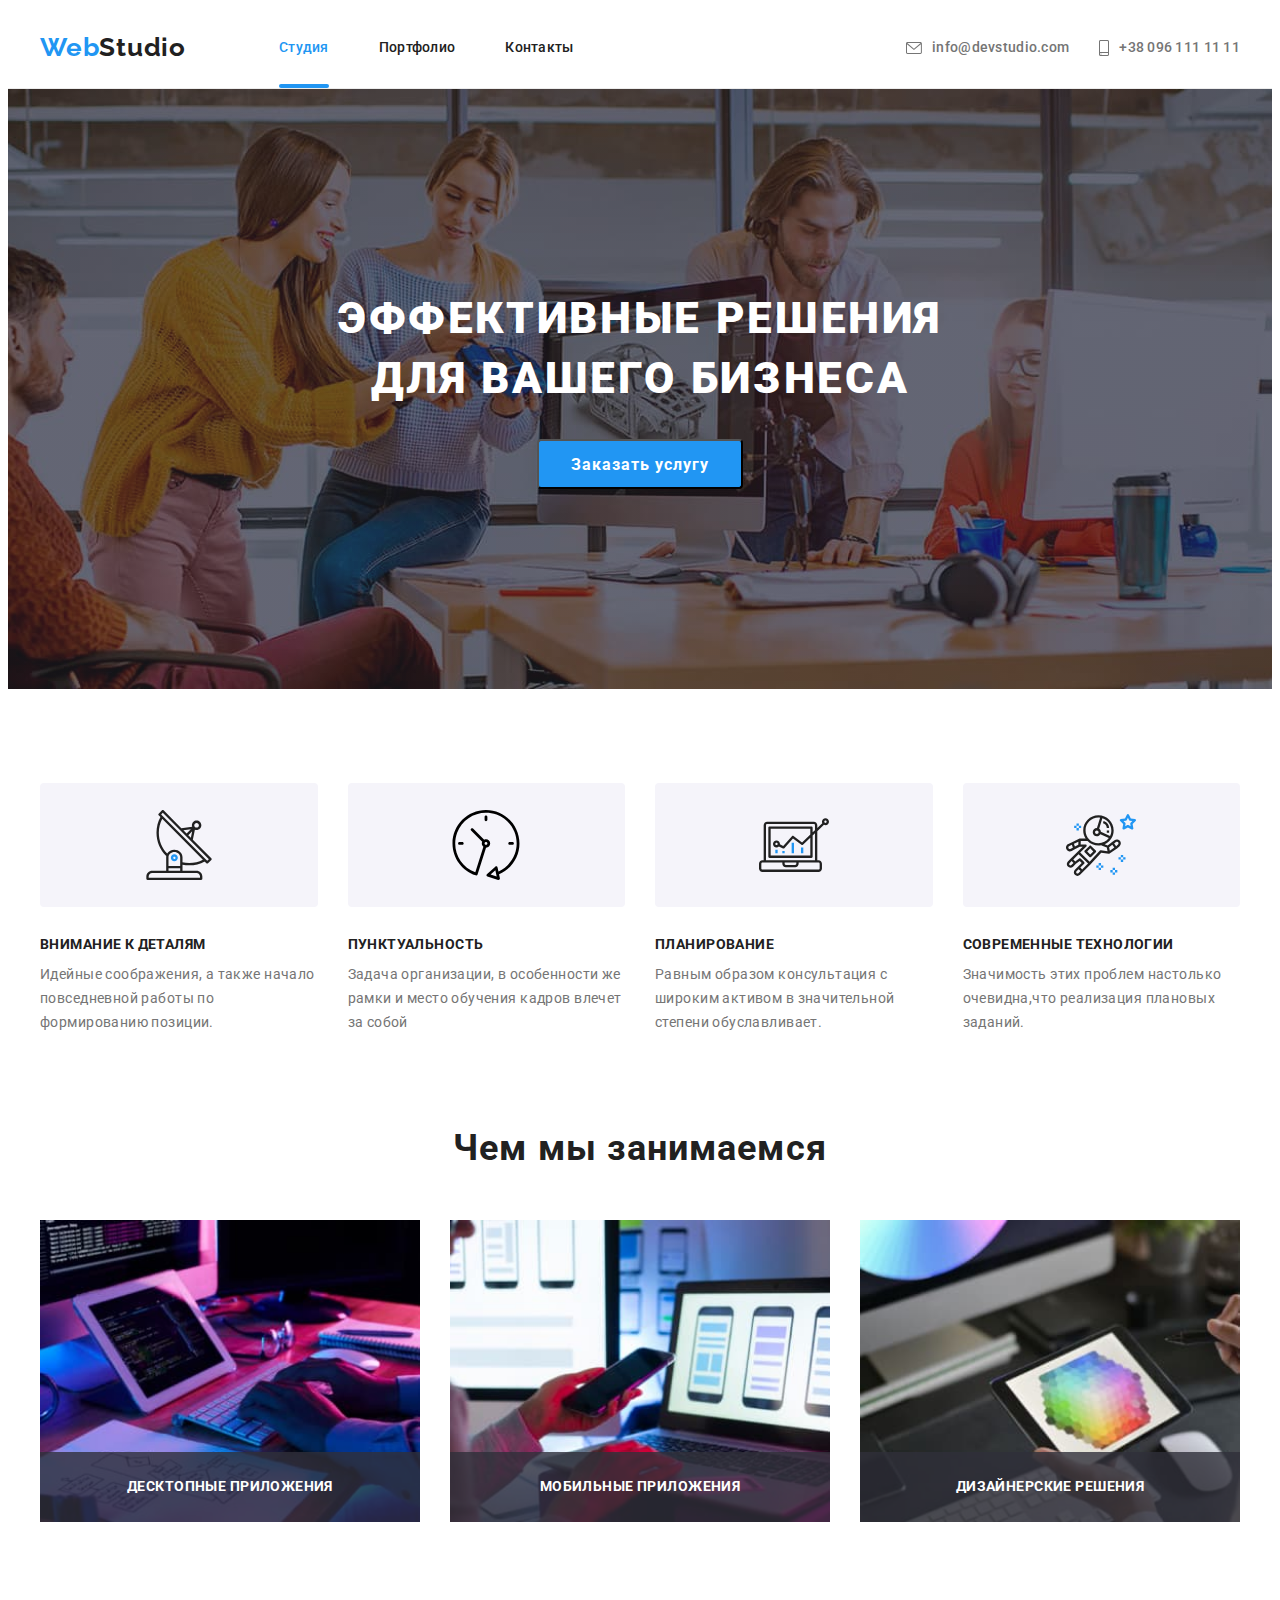
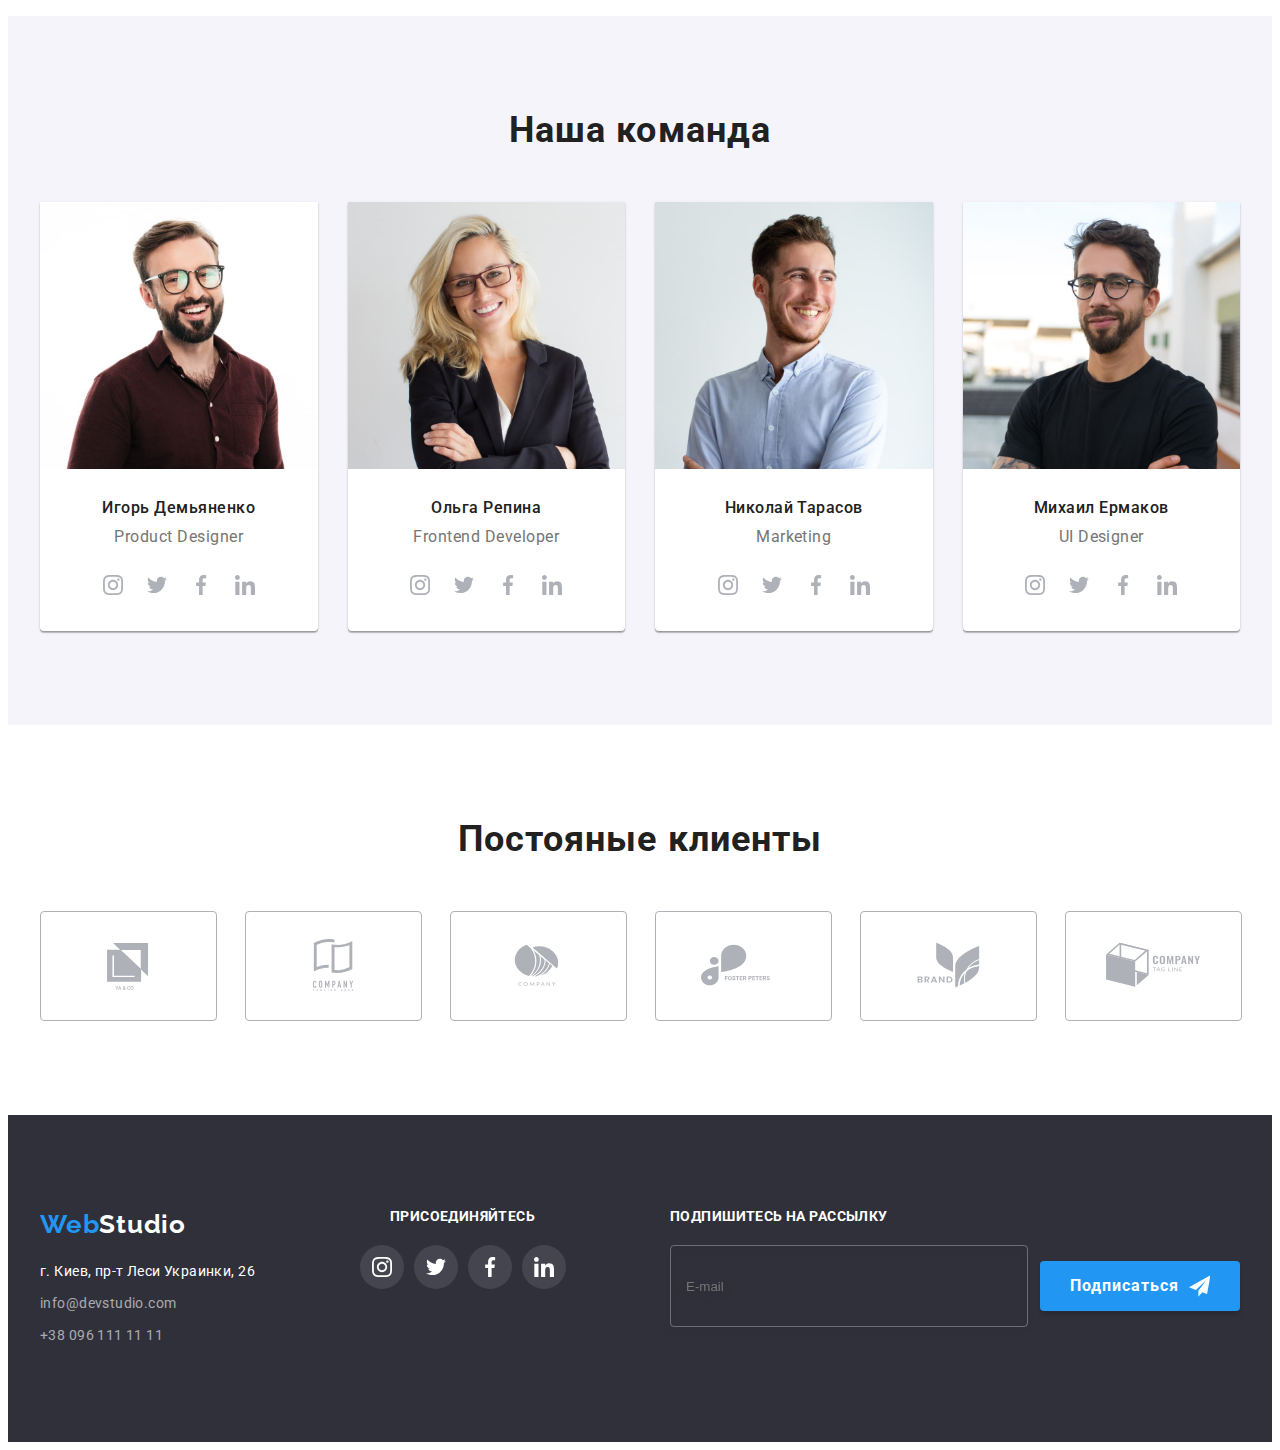
==== commit a70658d4: "Добавляет код для десктоп" ====
--- a/index.html
+++ b/index.html
@@ -31,7 +31,7 @@
 
     <header class="header">
       <div class="container header__container">
-        <a href="" class="logo logo--black"><span class="logo--accent">Web</span>Studio</a>
+        <a href="index.html" class="logo logo--black"><span class="logo--accent">Web</span>Studio</a>
             <nav class="navigation">
 
 
@@ -657,8 +657,8 @@
         </div>
 
         <form class="footer__form--subscribe">
+          
           <p class="footer__title--subscribe">Подпишитесь на рассылку</p>
-
           <div class="footer__container--subscribe">
             <input
               class="footer__input--subscribe"
@@ -666,13 +666,13 @@
               name="user_email"
               placeholder="E-mail"
             />
-
             <button class="button footer__button" type="submit">
               <span>Подписаться</span
               ><svg class="footer__icon-send" width="24px" height="24px">
                 <use href="./images/icon.svg.svg#icon-send"></use>
               </svg>
             </button>
+            
           </div>
         </form>
       </div>
--- a/css/main.min.css
+++ b/css/main.min.css
@@ -1,2 +1,2 @@
-:root{--primary-text-color: #757575;--main-background-color: #ffffff;--secondary-white-background: #e5e5e5;--tertiary-white-background: #f5f4fa;--title-text-color: #212121;--accent-color: #2196f3;--dark-background: #2f303a;--secondary-text-color: rgba(255, 255, 255, 0.6)}p,h1,h2,h3,h4,h5,h6{margin:0}ul{margin:0;padding:0}img{display:block;width:100%;max-width:100%;height:auto}.header{background-color:var(--main-background-color);border-bottom:1px solid #ececec}@media screen and (max-width: 480px){.header__container{display:flex;padding:16px 15px;justify-content:space-between;align-items:center}}@media screen and (min-width: 768px){.header__container{padding-left:15px;padding-right:15px}}@media screen and (min-width: 1200px){.header__container{display:flex}}.hero{background-color:var(--dark-background);text-align:center;max-width:480px;height:400px;background-image:linear-gradient(to right, rgba(47,48,58,0.4), rgba(47,48,58,0.4)),url(../../images/mobile-header-image.jpg);background-repeat:no-repeat;background-position:center;background-size:cover;display:flex;justify-content:center;align-items:center}@media screen and (min-width: 768px){.hero{max-width:768px;background-image:linear-gradient(to right, rgba(47,48,58,0.4), rgba(47,48,58,0.4)),url(../../images/tablet-hero-img.jpg)}}@media screen and (min-width: 1200px){.hero{padding-top:200px;padding-bottom:200px;margin-left:auto;margin-right:auto;max-width:1600px;height:600px;padding:118px 60px;background-image:linear-gradient(to right, rgba(47,48,58,0.4), rgba(47,48,58,0.4)),url(../../images/hero-img.jpg)}}.hero__title{color:var(--main-background-color);text-transform:uppercase;margin-bottom:30px;font-weight:900;font-size:26px;line-height:42px;letter-spacing:0.06em}html,body{overflow-x:hidden}.list{list-style-type:none}.link{text-decoration:none}.hidden{display:none}.current::after{content:"";width:100%;background-color:var(--accent-color);height:4px;position:absolute;left:0;bottom:0;border-radius:2px}.container{width:100%}@media screen and (min-width: 768px){.container{width:768px}}@media screen and (min-width: 1200px){.container{width:1200px;padding-left:15px;padding-right:15px;margin:0 auto}}.section{padding:60px 15px}.section-title{color:var(--title-text-color);font-weight:700;font-size:28px;line-height:1.17;letter-spacing:0.03em;margin-bottom:30px}@media screen and (min-width: 1200px){.section-title{font-size:36px;line-height:1.16}}.button{font-family:inherit;color:var(--main-background-color);background-color:var(--accent-color);font-weight:700;font-size:16px;line-height:1.8;letter-spacing:0.06em;cursor:pointer;border-radius:4px;padding:10px 32px;min-width:200px;height:50px}.modal__checkbox--visually-hidden{position:absolute;white-space:nowrap;width:1px;height:1px;overflow:hidden;border:0;padding:0;clip:rect(0 0 0 0);clip-path:inset(50%);margin:-1px}.modal{min-height:609px;width:100%;background-color:var(--main-background-color);box-shadow:0px 1px 3px rgba(0,0,0,0.12),0px 1px 1px rgba(0,0,0,0.14),0px 2px 1px rgba(0,0,0,0.2);border-radius:4px;top:50%;left:50%;transform:translate(-50%, -50%) scale(1);transition:transform 500ms;position:absolute;padding:40px}@media screen and (min-width: 768px){.modal{width:450px}}@media screen and (min-width: 1200px){.modal{width:528px;min-height:581px}}.modal__close-button{width:30px;height:30px;border-radius:50%;background:#ffffff;border:1px solid rgba(0,0,0,0.1);position:absolute;top:8px;right:8px;padding:0;cursor:pointer}.modal__close-icon{width:18px;height:18px;fill:#000000;transition-property:fill}.modal__close-button .modal__close-icon:hover,.modal__close-button .modal__close-icon:focus{fill:var(--accent-color)}textarea{resize:none;color:var(--primary-text-color);width:100%;height:120px;border:1px solid rgba(33,33,33,0.2);border-radius:4px;padding:12px 16px;font-weight:400;font-size:12px;line-height:1.16;letter-spacing:.01em}.modal__form-title{text-align:center;color:var(--title-text-color);margin-bottom:12px;font-weight:700;font-size:20px;line-height:1.15;letter-spacing:.03em}.modal__form-label{color:var(--primary-text-color);margin-bottom:4px;display:block;font-weight:400;font-size:12px;line-height:1.16;letter-spacing:.01em}.modal__agreement{color:var(--primary-text-color);font-weight:400;font-size:14px;line-height:1.7;letter-spacing:.03em}.modal__agreement .modal__check{width:16px;height:15px;border:2px solid black;border-radius:2px}.modal__check-icon{fill:transparent}.modal__checkbox:checked+.modal__agreement svg{fill:var(--main-background-color)}.modal__checkbox:checked+.modal__agreement .modal__check{background-color:var(--accent-color);border:none}.modal__submit-btn{font-family:inherit;color:var(--main-background-color);background-color:var(--accent-color);cursor:pointer;border-radius:4px;padding:10px 55px;width:200px;height:50px;box-shadow:0px 4px 4px rgba(0,0,0,0.15);border-radius:4px;border-color:transparent;margin-top:30px;font-weight:700;font-size:16px;line-height:1.8;letter-spacing:.06em}.modal__form-input{width:100%;height:40px;border:1px solid rgba(33,33,33,0.2);border-radius:4px;padding-left:40px;cursor:pointer;outline:none;transition-property:border-color}.modal__form-input:hover,.modal__form-input:focus{border-color:var(--accent-color)}.modal__form-input:focus+.modal__decoration-icon{fill:var(--accent-color)}.modal__term-link{color:var(--accent-color)}.modal__form-field.modal__form-field--feedback{margin-bottom:20px}.modal__form-field{position:relative;margin-bottom:10px}.modal__decoration-icon{position:absolute;top:29px;left:12px}.modal__bottom-form{flex-wrap:wrap}.modal__check{margin-right:7px}.logo{font-family:Raleway, serif;text-decoration:none;font-weight:700;font-size:24px;line-height:1.16;letter-spacing:.03em}@media screen and (min-width: 1200px){.logo{font-weight:700;font-size:26px;line-height:1.2;letter-spacing:.03em}}.logo--black{color:var(--title-text-color);display:inline-block}@media screen and (min-width: 1200px){.logo--black{padding-top:24px;padding-bottom:25px;margin-right:93px}}.logo--white{color:var(--main-background-color);display:inline-block;margin-bottom:20px}.logo--accent{color:var(--accent-color)}.contacts{display:none}.contact-info{font-weight:500;font-size:34px;line-height:40px;letter-spacing:0.02em}.contact-info__icon--mail,.contact-info__icon--tel{fill:var(--primary-text-color);margin-right:10px;transition-property:fill}@media screen and (min-width: 480px){.contact-info__icon--mail,.contact-info__icon--tel{display:none}}.contact-info__item--tel{font-weight:500;font-size:34px;line-height:1.17;letter-spacing:0.02em;margin-bottom:32px}.contact-info__item--mail{font-weight:500;font-size:24px;line-height:1.16;letter-spacing:0.02em}.contact-info__link{color:var(--primary-text-color);text-decoration-line:none;transition-property:color}.contact-info__link:hover,.contact-info__link:focus{color:var(--accent-color)}.contact-info__link:hover .contact-info__icon--mail,.contact-info__link:focus .contact-info__icon--mail{fill:var(--accent-color)}.contact-info__link:hover .contact-info__icon--tel,.contact-info__link:focus .contact-info__icon--tel{fill:var(--accent-color)}.site-nav{color:var(--title-text-color);text-decoration:none;transition-property:color;font-weight:500;font-size:40px;line-height:1.17;letter-spacing:.02em;display:flex;flex-direction:column;gap:32px}@media screen and (min-width: 1200px){.site-nav{display:flex;font-weight:500;font-size:14px;line-height:1.14;letter-spacing:.02em}}.site-nav__link{color:var(--title-text-color)}.navigation{display:flex;align-items:center;display:none}.site-nav .site-nav__link:hover,.site-nav .site-nav__link:focus{color:var(--accent-color)}.site-nav .site-nav__link.current{color:var(--accent-color);position:relative}.navigation__icon-menu{opacity:1;fill:black}.navigation__menu-button.is-active .navigation__icon-menu{opacity:0}.navigation__menu-button.is-active .navigation__icon-cross{opacity:1}.navigation__icon-cross{opacity:0;fill:black}@media screen and (min-width: 1200px){.site-nav{color:var(--title-text-color);text-decoration:none;display:flex;transition-property:color;font-weight:500;font-size:14px;line-height:1.14;letter-spacing:.02em}.site-nav__link{color:var(--title-text-color)}.navigation{display:flex;align-items:center}.site-nav .site-nav__item+.site-nav__item{margin-left:50px}.site-nav__link{padding-top:32px;padding-bottom:32px;display:inline-block}.site-nav .site-nav__link:hover,.site-nav .site-nav__link:focus{color:var(--accent-color)}.site-nav .site-nav__link.current{color:var(--accent-color);position:relative}}.page-filter{display:flex;flex-wrap:wrap;margin-bottom:40px}.page-filter__item+.page-filter__item{margin-left:8px;margin-bottom:15px}.page-filter__item:nth-child(4){margin-left:0}.page-filter__item:nth-child(n+4){margin-bottom:0}.page-filter__button{font-family:inherit;color:var(--title-text-color);border-radius:4px;padding:6px 22px;background-color:var(--tertiary-white-background);border-color:transparent;cursor:pointer;transition-property:background-color, color, box-shadow;font-weight:500;font-size:16px;line-height:1.6;letter-spacing:.03em}.page-filter__button:hover,.page-filter__button:focus{color:var(--main-background-color);background-color:var(--accent-color);box-shadow:0px 3px 1px rgba(0,0,0,0.1),0px 1px 2px rgba(0,0,0,0.08),0px 2px 2px rgba(0,0,0,0.12)}body{font-family:Roboto, sans-serif;color:var(--primary-text-color)}.main{background-color:var(--main-background-color)}.backdrop{width:100vw;height:100vh;background-color:rgba(0,0,0,0.2);position:fixed;top:0;transition:opacity 500ms, visibility 500ms}.backdrop--is-hidden{opacity:0;visibility:hidden;pointer-events:none}.backdrop--is-hidden .modal{transform:scale(0.7)}.features__list{display:flex;flex-direction:column;align-items:center;justify-content:center}.features__title{color:var(--title-text-color);text-transform:uppercase;margin-bottom:10px;font-weight:700;font-size:14px;line-height:1.14;letter-spacing:.03em;text-align:center}.features__description{color:var(--primary-text-color);font-size:14px;line-height:1.7;letter-spacing:.03em;margin-bottom:30px}.features__item{width:450px;display:flex;flex-direction:column;align-content:center}.features__title--hidden{display:none}.features__thumb{width:450px;height:120px;border-radius:4px;background-color:var(--tertiary-white-background);margin-bottom:30px}.features{padding-left:15px;padding-right:15px}.footer__button{box-shadow:0px 4px 4px rgba(0,0,0,0.15);border-color:transparent;padding:10px 28px}.footer__form--subscribe{width:570px}.footer__input--subscribe{width:450px;height:50px;background-color:transparent;border:1px solid rgba(255,255,255,0.3);filter:drop-shadow(0px 4px 4px rgba(0,0,0,0.15));border-radius:4px;margin-bottom:20px}.footer__container--logo{display:flex;flex-direction:column;justify-content:center;align-items:center}.footer__container--subscribe{display:flex;flex-direction:column;justify-content:center;align-items:center}.footer__icon-send{margin-left:10px}.footer__title--subscribe{text-transform:uppercase;text-align:center;color:var(--main-background-color);margin-bottom:20px;font-weight:700;font-size:14px;line-height:1.14;letter-spacing:.03em}.footer-input{color:var(--main-background-color)}.footer__link--white{color:var(--main-background-color);transition-property:color}.footer__link--white:hover,.footer__link--white:focus{color:var(--accent-color)}.footer__link{color:var(--secondary-text-color);transition-property:color}.footer__link:hover,.footer__link:focus{color:var(--accent-color)}.footer__list .footer__item+.footer__item{margin-top:8px}.footer__item{font-style:normal;font-weight:400;font-size:14px;line-height:1.7;letter-spacing:.03em}.footer__list--socials{display:flex;justify-content:center}.footer__link--socials{width:44px;height:44px;background-color:rgba(255,255,255,0.1);border-radius:50%;cursor:pointer;transition-property:background-color}.footer__link--socials:hover,.footer__link--socials:hover{background-color:var(--accent-color)}.footer__item--socials+.footer__item--socials{margin-left:10px}.footer__icon--socials{fill:var(--main-background-color)}.footer__container--socials{display:flex;justify-content:center;align-items:center;flex-direction:column;margin-bottom:60px}.footer__title--join{margin-bottom:20px;text-transform:uppercase;color:var(--main-background-color);font-weight:700;font-size:14px;line-height:1.14;letter-spacing:.03em}.footer__container--contacts{display:flex;flex-direction:column;justify-content:center;align-items:center}.footer{background-color:var(--dark-background)}.logo-link-footer{color:var(--main-background-color);text-decoration-line:none}.footer__list{display:flex;flex-direction:column;justify-content:center;align-items:center}.footer__container--logo{display:flex;flex-direction:column;justify-content:center;align-items:center}.footer__container--address{margin-bottom:60px}.clients__link{width:210px;height:92px;background-color:var(--main-background-color);border-radius:4px;border:1px solid #afb1b8;cursor:pointer;transition-property:border-color}.clients__link:hover,.clients__link:focus{border-color:var(--accent-color)}.clients__link:hover .clients__icon,.clients__link:focus .clients__icon{fill:var(--accent-color)}.clients__list{display:flex;flex-wrap:wrap}.clients__icon{fill:#afb1b8;transition-property:fill}.clients{text-align:center}.clients__item{margin-bottom:30px;margin-right:30px}.clients__item:nth-child(2n){margin-right:0}.clients__item:nth-child(n+5){margin-bottom:0}.work{background-color:var(--main-background-color);padding-top:0;text-align:center;display:none}.work__list{display:flex}.work__item{margin-right:30px;position:relative}.work__item:nth-child(3n){margin-right:0}.work__img,.teamplayers__img,.portfolio-project__image{width:100%;height:auto}.work__toptext-container{width:370px;height:70px;position:absolute;bottom:0;background-color:rgba(47,48,58,0.8)}.work__toptext{text-transform:uppercase;color:var(--main-background-color);font-weight:700;font-size:14px;line-height:1.14;letter-spacing:.03em}.teamplayers__item{border-radius:0px 0px 4px 4px;background:#ffffff;box-shadow:0px 1px 3px rgba(0,0,0,0.12),0px 1px 1px rgba(0,0,0,0.14),0px 2px 1px rgba(0,0,0,0.2);margin-bottom:30px}.teamplayers__item:nth-child(4n){margin-bottom:30px}.teamplayers{background-color:var(--tertiary-white-background);text-align:center}.teamplayers__link--socials{width:44px;height:44px;background-color:var(--main-background-color);border-radius:50%;transition-property:background-color}.teamplayers__link--socials:hover,.teamplayers__link--socials:focus{background-color:var(--accent-color);cursor:pointer}.teamplayers__link--socials:hover:hover .teamplayers__icon--socials,.teamplayers__link--socials:hover:focus .teamplayers__icon--socials,.teamplayers__link--socials:focus:hover .teamplayers__icon--socials,.teamplayers__link--socials:focus:focus .teamplayers__icon--socials{fill:var(--main-background-color)}.teamplayers__list--socials{display:flex;justify-content:center}.teamplayers__icon--socials{fill:#afb1b8;transition-property:fill}.teamplayers__profile{padding-top:30px;padding-bottom:24px}@media screen and (min-width: 1200px){.teamplayers__list{display:flex}}.teamplayers__name{color:var(--title-text-color);margin-bottom:10px;font-weight:500;font-size:16px;line-height:1.18;letter-spacing:.03em}.teamplayers__position{color:var(--primary-text-color);margin-bottom:16px;font-size:16px;line-height:1.18;letter-spacing:.03em}.portfolio-project{display:flex;flex-direction:column}.portfolio-project__description{padding:20px 24px;border-bottom:1px solid #eeeeee;border-left:1px solid #eeeeee;border-right:1px solid #eeeeee}.portfolio-project__link{display:block;cursor:pointer;transition-property:box-shadow}.portfolio-project__link:hover{box-shadow:0px 1px 1px rgba(0,0,0,0.12),0px 4px 4px rgba(0,0,0,0.06),1px 4px 6px rgba(0,0,0,0.16)}.portfolio-project__item{margin-bottom:30px}.portfolio-project__item:nth-child(3n){margin-right:0}.portfolio-project__item:nth-child(n+7){margin-bottom:0}.portfolio-project__title{color:var(--title-text-color);font-weight:700;font-size:18px;line-height:2;letter-spacing:.06em}.portfolio-project__type{color:var(--primary-text-color);font-size:16px;line-height:1.8;letter-spacing:.03em}.portfolio-project__wrap{position:relative;overflow:hidden}.portfolio-project__toptext{position:absolute;top:0;left:0;background-color:rgba(33,150,243,0.9);color:var(--main-background-color);padding:63px 24px;height:100%;transform:translateY(101%);transition:transform 250ms linear;font-weight:400;font-size:18px;line-height:1.55;letter-spacing:.03em}.portfolio-project__link:hover .portfolio-project__toptext{transform:translateY(0)}.modal__close-icon,.modal__form-input,.contact-info__icon--mail,.contact-info__icon--tel,.contact-info__link,.site-nav,.page-filter__button,.footer__link--white,.footer__link,.footer__link--socials,.clients__link,.clients__icon,.teamplayers__link--socials,.teamplayers__icon--socials,.portfolio-project__link{transition-duration:250ms;transition-timing-function:cubic-bezier(0.4, 0, 0.2, 1)}.modal__close-button,.modal__agreement,.modal__bottom-form,.modal__check,.features__thumb,.footer__button,.footer__link--socials,.clients__link,.work__toptext-container,.teamplayers__link--socials{justify-content:center;align-items:center;display:flex}.navigation__menu-button{display:block;width:40px;height:40px;background-color:transparent;border:transparent;outline:transparent;position:relative;z-index:99;cursor:pointer;padding:12px 8px}@media screen and (min-width: 768px){.navigation__menu-button{display:none}}@media screen and (min-width: 1200px){.navigation__menu-button{display:none}}@media screen and (min-width: 768px){.menu-for-mobile{display:none}}@media screen and (min-width: 1200px){.menu-for-mobile{display:none}}.mobile-overlay{width:100vw;min-height:100vh;position:fixed;left:0;top:0;background-color:white;z-index:10;transform:translateX(100%);transition:transform;visibility:hidden;pointer-events:none;padding-left:40px;padding-top:48px;padding-bottom:48px;display:flex;justify-content:space-between;flex-direction:column;padding:48px 40px;height:100vh}.mobile-menu{width:100%;height:100%;background-color:white;display:flex;flex-direction:column;justify-content:space-between}.mobile-overlay.is-open{transform:translateX(0);visibility:visible;pointer-events:initial}.mobile-menu__navigation{font-weight:500;font-size:40px;line-height:47px;letter-spacing:0.02em}.mobile-menu__socials-link{font-family:Roboto,sans-serif;font-style:normal;font-weight:500;font-size:18px;line-height:1.2;letter-spacing:0.02em;color:var(--accent-color)}.mobile-menu__socials-table-data:not(:last-child){border-right:1px solid rgba(33,33,33,0.2);padding-right:10px}.mobile-menu__socials-table-data:not(:first-child){padding-left:10px}.mobile-menu__contacts{margin-bottom:64px}
+:root{--primary-text-color: #757575;--main-background-color: #ffffff;--secondary-white-background: #e5e5e5;--tertiary-white-background: #f5f4fa;--title-text-color: #212121;--accent-color: #2196f3;--dark-background: #2f303a;--secondary-text-color: rgba(255, 255, 255, 0.6)}p,h1,h2,h3,h4,h5,h6{margin:0}ul{margin:0;padding:0}img{display:block;width:100%;max-width:100%;height:auto}.header{background-color:var(--main-background-color);border-bottom:1px solid #ececec}.header__container{display:flex;padding:0 15px;justify-content:space-between;align-items:center;height:60px}@media screen and (min-width: 768px){.header__container{height:80px}}.hero{background-color:var(--dark-background);text-align:center;max-width:768px;height:400px;background-image:linear-gradient(to right, rgba(47,48,58,0.4), rgba(47,48,58,0.4)),url(../../images/mobile-header-image.jpg);background-repeat:no-repeat;background-position:center;background-size:cover;display:flex;justify-content:center;align-items:center}.hero__title{color:var(--main-background-color);text-transform:uppercase;margin-bottom:30px;font-weight:900;font-size:26px;line-height:1.61;letter-spacing:.06em}@media screen and (min-width: 768px) and (max-width: 1200px){.hero{max-width:1200px;background-image:linear-gradient(to right, rgba(47,48,58,0.4), rgba(47,48,58,0.4)),url(../../images/tablet-hero-img.jpg)}}@media screen and (min-width: 1200px){.hero{max-width:1600px;height:600px;background-image:linear-gradient(to right, rgba(47,48,58,0.4), rgba(47,48,58,0.4)),url(../../images/deskttop-hero.jpg)}.hero__title{font-weight:900;font-size:44px;line-height:1.36;letter-spacing:.06em}}html,body{overflow-x:hidden}.list{list-style-type:none}.link{text-decoration:none}.hidden{display:none}.overflow-y-hidden{overflow-y:hidden}.current::after{content:"";width:100%;background-color:var(--accent-color);height:4px;position:absolute;left:0;bottom:0;border-radius:2px}.container{width:100%}@media screen and (max-width: 768px){.container{max-width:768px}}@media screen and (min-width: 768px) and (max-width: 1200px){.container{max-width:1200px}}@media screen and (min-width: 1200px){.container{max-width:1200px;padding-left:15px;padding-right:15px;margin:0 auto}}.section{padding:60px 15px}@media screen and (min-width: 1200px){.section{padding:94px 0}}.section-title{color:var(--title-text-color);font-weight:700;font-size:28px;line-height:1.17;letter-spacing:0.03em;margin-bottom:30px}@media screen and (min-width: 1200px){.section-title{font-size:36px;line-height:1.16;margin-bottom:50px}}.button{font-family:inherit;color:var(--main-background-color);background-color:var(--accent-color);font-weight:700;font-size:16px;line-height:1.8;letter-spacing:0.06em;cursor:pointer;border-radius:4px;padding:10px 32px;min-width:200px;height:50px}.modal__checkbox--visually-hidden{position:absolute;white-space:nowrap;width:1px;height:1px;overflow:hidden;border:0;padding:0;clip:rect(0 0 0 0);clip-path:inset(50%);margin:-1px}.modal{width:calc(100% - 30px);background-color:var(--main-background-color);box-shadow:0px 1px 3px rgba(0,0,0,0.12),0px 1px 1px rgba(0,0,0,0.14),0px 2px 1px rgba(0,0,0,0.2);border-radius:4px;top:50%;left:50%;transform:translate(-50%, -50%) scale(1);transition:transform 500ms;position:absolute;padding:40px}@media screen and (min-width: 480px){.modal{width:450px !important}}@media screen and (min-width: 1200px){.modal{width:528px;min-height:581px}}.modal__close-button{width:30px;height:30px;border-radius:50%;background:#ffffff;border:1px solid rgba(0,0,0,0.1);position:absolute;top:8px;right:8px;padding:0;cursor:pointer}.modal__close-icon{width:18px;height:18px;fill:#000000;transition-property:fill}.modal__close-button .modal__close-icon:hover,.modal__close-button .modal__close-icon:focus{fill:var(--accent-color)}textarea{resize:none;color:var(--primary-text-color);width:100%;height:120px;border:1px solid rgba(33,33,33,0.2);border-radius:4px;padding:12px 16px;font-weight:400;font-size:12px;line-height:1.16;letter-spacing:.01em}.modal__form-title{text-align:center;color:var(--title-text-color);margin-bottom:12px;font-weight:700;font-size:20px;line-height:1.15;letter-spacing:.03em}.modal__form-label{color:var(--primary-text-color);margin-bottom:4px;display:block;font-weight:400;font-size:12px;line-height:1.16;letter-spacing:.01em}.modal__agreement{color:var(--primary-text-color);font-weight:400;font-size:14px;line-height:1.7;letter-spacing:.03em}.modal__agreement .modal__check{width:16px;height:15px;border:2px solid black;border-radius:2px}.modal__check-icon{fill:transparent}.modal__checkbox:checked+.modal__agreement svg{fill:var(--main-background-color)}.modal__checkbox:checked+.modal__agreement .modal__check{background-color:var(--accent-color);border:none}.modal__submit-btn{font-family:inherit;color:var(--main-background-color);background-color:var(--accent-color);cursor:pointer;border-radius:4px;padding:10px 55px;width:200px;height:50px;box-shadow:0px 4px 4px rgba(0,0,0,0.15);border-radius:4px;border-color:transparent;font-weight:700;font-size:16px;line-height:1.8;letter-spacing:.06em;justify-self:center}.modal__form-input{width:100%;height:40px;border:1px solid rgba(33,33,33,0.2);border-radius:4px;padding-left:40px;cursor:pointer;outline:none;transition-property:border-color}.modal__form-input:hover,.modal__form-input:focus{border-color:var(--accent-color)}.modal__form-input:focus+.modal__decoration-icon{fill:var(--accent-color)}.modal__term-link{color:var(--accent-color)}.modal__form-field.modal__form-field--feedback{margin-bottom:20px}.modal__form-field{position:relative;margin-bottom:10px}.modal__decoration-icon{position:absolute;top:29px;left:12px}.modal__bottom-form{display:grid;grid-template-columns:1fr;gap:30px}.modal__check{margin-right:7px}.logo{font-family:Raleway, serif;text-decoration:none;font-weight:700;font-size:24px;line-height:1.16;letter-spacing:.03em}@media screen and (min-width: 1200px){.logo{font-weight:700;font-size:26px;line-height:1.2;letter-spacing:.03em}}.logo--black{color:var(--title-text-color);display:inline-block}@media screen and (min-width: 1200px){.logo--black{margin-right:93px}}.logo--white{color:var(--main-background-color);display:inline-block;margin-bottom:20px}.logo--accent{color:var(--accent-color)}.contacts{display:none;font-weight:500;font-size:34px;line-height:1.17;letter-spacing:.02em}@media screen and (min-width: 768px){.contacts{display:block}}@media screen and (min-width: 768px) and (max-width: 1200px){.contact-info{display:flex;flex-direction:column;font-weight:500;font-size:12px;line-height:1.16;letter-spacing:.02em}}@media screen and (min-width: 1200px){.contact-info{display:flex;flex-direction:row;font-weight:500;font-size:14px;line-height:1.14;letter-spacing:.02em}}@media screen and (min-width: 1200px){.contact-info{font-weight:500;font-size:14px;line-height:1.14;letter-spacing:.02em}}.contact-info__icon--mail,.contact-info__icon--tel{fill:var(--primary-text-color);transition-property:fill;display:none}@media screen and (min-width: 768px){.contact-info__icon--mail,.contact-info__icon--tel{display:inline-block}}@media screen and (min-width: 768px) and (max-width: 1200px){.contact-info__icon--mail,.contact-info__icon--tel{margin-right:8px}}@media screen and (min-width: 1200px){.contact-info__icon--mail,.contact-info__icon--tel{margin-right:10px}}@media screen and (min-width: 1200px){.contact-info .contact-info__item+.contact-info__item{margin-left:30px}}.contact-info__item--tel{font-weight:500;font-size:34px;line-height:1.17;letter-spacing:0.02em;margin-bottom:32px}.contact-info__item--mail{font-weight:500;font-size:24px;line-height:1.16;letter-spacing:0.02em}@media screen and (min-width: 768px) and (max-width: 1200px){.contact-info__item:first-child{margin-bottom:10px}}@media screen and (min-width: 1200px){.contact-info__item:first-child{margin-bottom:0}}.contact-info__link{display:flex;align-items:center;color:var(--primary-text-color);text-decoration-line:none;transition-property:color}.contact-info__link:hover,.contact-info__link:focus{color:var(--accent-color)}.contact-info__link:hover .contact-info__icon--mail,.contact-info__link:focus .contact-info__icon--mail{fill:var(--accent-color)}.contact-info__link:hover .contact-info__icon--tel,.contact-info__link:focus .contact-info__icon--tel{fill:var(--accent-color)}.site-nav{color:var(--title-text-color);text-decoration:none;transition-property:color;font-weight:500;font-size:40px;line-height:1.17;letter-spacing:.02em;display:flex;flex-direction:column;gap:32px}.site-nav .site-nav:hover,.site-nav .site-nav:focus{color:var(--accent-color)}@media screen and (min-width: 768px){.site-nav{flex-direction:row;font-weight:500;font-size:14px;line-height:1.14;letter-spacing:.02em}}@media screen and (min-width: 1200px){.site-nav{gap:50px}}.site-nav__link{color:var(--title-text-color)}.navigation{align-items:center;position:relative;display:none}@media screen and (min-width: 768px){.navigation{display:flex}}@media screen and (min-width: 1200px){.navigation{margin-right:auto}}.site-nav .site-nav__link.current{color:var(--accent-color);position:relative}.navigation__icon-menu{opacity:1;fill:black}.navigation__menu-button.is-active .navigation__icon-menu{opacity:0}.navigation__menu-button.is-active .navigation__icon-cross{opacity:1}.navigation__icon-cross{opacity:0;fill:black}.site-nav__link{color:var(--title-text-color)}.site-nav__link{padding-top:32px;padding-bottom:32px;display:inline-block}.site-nav .site-nav__link:hover,.site-nav .site-nav__link:focus{color:var(--accent-color)}.site-nav .site-nav__link.current{color:var(--accent-color);position:relative}.page-filter{display:flex;flex-wrap:wrap;margin-bottom:40px;row-gap:15px;column-gap:8px}@media screen and (min-width: 768px){.page-filter{flex-wrap:nowrap;justify-content:center;margin-bottom:30px}}.page-filter__button{font-family:inherit;color:var(--title-text-color);border-radius:4px;padding:6px 22px;background-color:var(--tertiary-white-background);border-color:transparent;cursor:pointer;transition-property:background-color, color, box-shadow;font-weight:500;font-size:16px;line-height:1.6;letter-spacing:.03em}.page-filter__button:hover,.page-filter__button:focus{color:var(--main-background-color);background-color:var(--accent-color);box-shadow:0px 3px 1px rgba(0,0,0,0.1),0px 1px 2px rgba(0,0,0,0.08),0px 2px 2px rgba(0,0,0,0.12)}body{font-family:Roboto, sans-serif;color:var(--primary-text-color)}.main{background-color:var(--main-background-color)}.backdrop{width:100vw;height:100vh;background-color:rgba(0,0,0,0.2);position:fixed;top:0;transition:opacity 500ms, visibility 500ms}.backdrop--is-hidden{opacity:0;visibility:hidden;pointer-events:none}.backdrop--is-hidden .modal{transform:scale(0.7)}.features__list{display:flex;flex-direction:column;align-items:center;justify-content:center;gap:30px}@media screen and (min-width: 768px){.features__list{display:grid;grid-template-columns:repeat(2, 1fr);align-items:flex-start}}@media screen and (min-width: 1200px){.features__list{grid-template-columns:repeat(4, 1fr)}}.features__title{color:var(--title-text-color);text-transform:uppercase;margin-bottom:10px;font-weight:700;font-size:14px;line-height:1.14;letter-spacing:.03em;text-align:center}@media screen and (min-width: 768px){.features__title{text-align:left}}.features__description{color:var(--primary-text-color);font-size:14px;line-height:1.7;letter-spacing:.03em;margin-bottom:0}.features__item{width:100%;display:flex;flex-direction:column;align-content:center}.features__title--hidden{display:none}.features__thumb{width:100%;aspect-ratio:3.75;padding:25px 0;border-radius:4px;background-color:var(--tertiary-white-background);margin-bottom:30px}.footer__button{box-shadow:0px 4px 4px rgba(0,0,0,0.15);border-color:transparent;padding:10px 28px;margin:0 auto}.footer__form--subscribe{max-width:450px;width:100%;justify-self:center}@media screen and (min-width: 768px) and (max-width: 1200px){.footer__form--subscribe{grid-column:1 / 3}}@media screen and (min-width: 1200px){.footer__form--subscribe{display:flex;flex-direction:column;min-width:570px}}.footer__input--subscribe{width:100%;height:50px;background-color:transparent;border:1px solid rgba(255,255,255,0.3);filter:drop-shadow(0px 4px 4px rgba(0,0,0,0.15));border-radius:4px;margin-bottom:20px;padding:15px}@media screen and (min-width: 1200px){.footer__input--subscribe{margin-bottom:0}}.footer__container--logo{justify-self:center}@media screen and (max-width: 768px){.footer__container--logo{display:grid;place-items:center}}.footer__container--subscribe{display:flex;flex-direction:column;justify-content:center;align-items:center}@media screen and (min-width: 1200px){.footer__container--subscribe{flex-direction:row;justify-content:space-between;gap:12px}}.footer__icon-send{margin-left:10px}.footer__title--subscribe{text-transform:uppercase;text-align:center;color:var(--main-background-color);margin-bottom:20px;font-weight:700;font-size:14px;line-height:1.14;letter-spacing:.03em}@media screen and (min-width: 768px){.footer__title--subscribe{text-align:left}}.footer-input{color:var(--main-background-color)}.footer__link--white{color:var(--main-background-color);transition-property:color}.footer__link--white:hover,.footer__link--white:focus{color:var(--accent-color)}.footer__link{color:var(--secondary-text-color);transition-property:color}.footer__link:hover,.footer__link:focus{color:var(--accent-color)}.footer__list .footer__item+.footer__item{margin-top:8px}.footer__item{font-style:normal;font-weight:400;font-size:14px;line-height:1.7;letter-spacing:.03em}.footer__list--socials{display:flex;justify-content:center;align-items:center;gap:10px}.footer__link--socials{width:44px;height:44px;background-color:rgba(255,255,255,0.1);border-radius:50%;cursor:pointer;transition-property:background-color}.footer__link--socials:hover,.footer__link--socials:hover{background-color:var(--accent-color)}.footer__icon--socials{fill:var(--main-background-color)}.footer__container--socials{justify-self:center;text-align:center}.footer__title--join{margin-bottom:20px;text-transform:uppercase;color:var(--main-background-color);font-weight:700;font-size:14px;line-height:1.14;letter-spacing:.03em}.footer__container--contacts{display:grid;row-gap:60px;grid-template-columns:1fr}@media screen and (min-width: 768px) and (max-width: 1200px){.footer__container--contacts{grid-template-columns:repeat(2, 1fr)}}@media screen and (min-width: 1200px){.footer__container--contacts{grid-template-columns:max-content max-content max-content;gap:0;justify-content:space-between}}.footer{background-color:var(--dark-background)}.logo-link-footer{color:var(--main-background-color);text-decoration-line:none}@media screen and (max-width: 768px){.footer__list{display:grid;place-items:center}}.clients__link{width:100%;aspect-ratio:2.28;padding:16px 0;background-color:var(--main-background-color);border-radius:4px;border:1px solid #afb1b8;cursor:pointer;transition-property:border-color}.clients__link:hover,.clients__link:focus{border-color:var(--accent-color)}.clients__link:hover .clients__icon,.clients__link:focus .clients__icon{fill:var(--accent-color)}.clients__list{display:grid;grid-template-columns:repeat(2, 1fr);gap:30px}@media screen and (min-width: 768px) and (max-width: 1200px){.clients__list{grid-template-columns:repeat(3, 1fr)}}@media screen and (min-width: 1200px){.clients__list{grid-template-columns:repeat(6, 1fr)}}.clients__icon{fill:#afb1b8;transition-property:fill;aspect-ratio:1.76;width:100%}.clients{text-align:center}.work{background-color:var(--main-background-color);padding-top:0;text-align:center;display:none}@media screen and (min-width: 1200px){.work{display:block}}.work__list{display:grid;grid-template-columns:repeat(3, 1fr);gap:30px}.work__item{position:relative}.work__img,.teamplayers__img,.portfolio-project__image{width:100%;height:auto}.work__toptext-container{width:100%;height:70px;position:absolute;left:0;bottom:0;background-color:rgba(47,48,58,0.8)}.work__toptext{text-transform:uppercase;color:var(--main-background-color);font-weight:700;font-size:14px;line-height:1.14;letter-spacing:.03em}.teamplayers__list{display:grid;grid-template-columns:1fr;gap:30px}@media screen and (min-width: 768px) and (max-width: 1200px){.teamplayers__list{grid-template-columns:repeat(2, 1fr)}}@media screen and (min-width: 1200px){.teamplayers__list{grid-template-columns:repeat(4, 1fr)}}.teamplayers__item{border-radius:0px 0px 4px 4px;background:#ffffff;box-shadow:0px 1px 3px rgba(0,0,0,0.12),0px 1px 1px rgba(0,0,0,0.14),0px 2px 1px rgba(0,0,0,0.2)}.teamplayers{background-color:var(--tertiary-white-background);text-align:center}.teamplayers__link--socials{width:44px;height:44px;background-color:var(--main-background-color);border-radius:50%;transition-property:background-color}.teamplayers__link--socials:hover,.teamplayers__link--socials:focus{background-color:var(--accent-color);cursor:pointer}.teamplayers__link--socials:hover:hover .teamplayers__icon--socials,.teamplayers__link--socials:hover:focus .teamplayers__icon--socials,.teamplayers__link--socials:focus:hover .teamplayers__icon--socials,.teamplayers__link--socials:focus:focus .teamplayers__icon--socials{fill:var(--main-background-color)}.teamplayers__list--socials{display:flex;justify-content:center;align-items:center}.teamplayers__icon--socials{fill:#afb1b8;transition-property:fill}.teamplayers__profile{padding-top:30px;padding-bottom:24px}.teamplayers__name{color:var(--title-text-color);margin-bottom:10px;font-weight:500;font-size:16px;line-height:1.18;letter-spacing:.03em}.teamplayers__position{color:var(--primary-text-color);margin-bottom:16px;font-size:16px;line-height:1.18;letter-spacing:.03em}.portfolio-project{display:grid;grid-template-columns:1fr;gap:30px}@media screen and (min-width: 768px) and (max-width: 1200px){.portfolio-project{grid-template-columns:repeat(2, 1fr)}}@media screen and (min-width: 1200px){.portfolio-project{grid-template-columns:repeat(3, 1fr)}}.portfolio-project__description{padding:20px 24px;border-bottom:1px solid #eeeeee;border-left:1px solid #eeeeee;border-right:1px solid #eeeeee}.portfolio-project__link{display:block;cursor:pointer;transition-property:box-shadow}.portfolio-project__link:hover{box-shadow:0px 1px 1px rgba(0,0,0,0.12),0px 4px 4px rgba(0,0,0,0.06),1px 4px 6px rgba(0,0,0,0.16)}.portfolio-project__item{width:100%}.portfolio-project__title{color:var(--title-text-color);font-weight:700;font-size:18px;line-height:2;letter-spacing:.06em}.portfolio-project__type{color:var(--primary-text-color);font-size:16px;line-height:1.8;letter-spacing:.03em}.portfolio-project__wrap{position:relative;overflow:hidden}.portfolio-project__toptext{position:absolute;top:0;left:0;background-color:rgba(33,150,243,0.9);color:var(--main-background-color);padding:63px 24px;height:100%;transform:translateY(101%);transition:transform 250ms linear;font-weight:400;font-size:18px;line-height:1.55;letter-spacing:.03em}.portfolio-project__link:hover .portfolio-project__toptext{transform:translateY(0)}.modal__close-icon,.modal__form-input,.contact-info__icon--mail,.contact-info__icon--tel,.contact-info__link,.site-nav,.page-filter__button,.footer__link--white,.footer__link,.footer__link--socials,.clients__link,.clients__icon,.teamplayers__link--socials,.teamplayers__icon--socials,.portfolio-project__link{transition-duration:250ms;transition-timing-function:cubic-bezier(0.4, 0, 0.2, 1)}.modal__close-button,.modal__agreement,.modal__check,.features__thumb,.footer__button,.footer__link--socials,.clients__link,.work__toptext-container,.teamplayers__link--socials{justify-content:center;align-items:center;display:flex}.navigation__menu-button{display:block;width:40px;height:40px;background-color:transparent;border:transparent;outline:transparent;position:relative;z-index:99;cursor:pointer;padding:12px 8px}@media screen and (min-width: 768px){.menu-for-mobile{display:none}}.mobile-overlay{width:100vw;min-height:100vh;position:fixed;left:0;top:0;background-color:white;z-index:10;transform:translateX(100%);transition:transform;visibility:hidden;pointer-events:none;display:flex;justify-content:space-between;flex-direction:column;padding:48px 40px;height:100vh}.mobile-menu{width:100%;height:100%;background-color:white;display:flex;flex-direction:column;justify-content:space-between}.mobile-overlay.is-open{transform:translateX(0);visibility:visible;pointer-events:initial}.mobile-menu__navigation{font-weight:500;font-size:40px;line-height:47px;letter-spacing:0.02em}.mobile-menu__socials-link{font-family:Roboto,sans-serif;font-style:normal;font-weight:500;font-size:18px;line-height:1.2;letter-spacing:0.02em;color:var(--accent-color)}.mobile-menu__socials-table-data:not(:last-child){border-right:1px solid rgba(33,33,33,0.2);padding-right:10px}.mobile-menu__socials-table-data:not(:first-child){padding-left:10px}.mobile-menu__contacts{margin-bottom:64px}
 /*# sourceMappingURL=main.min.css.map */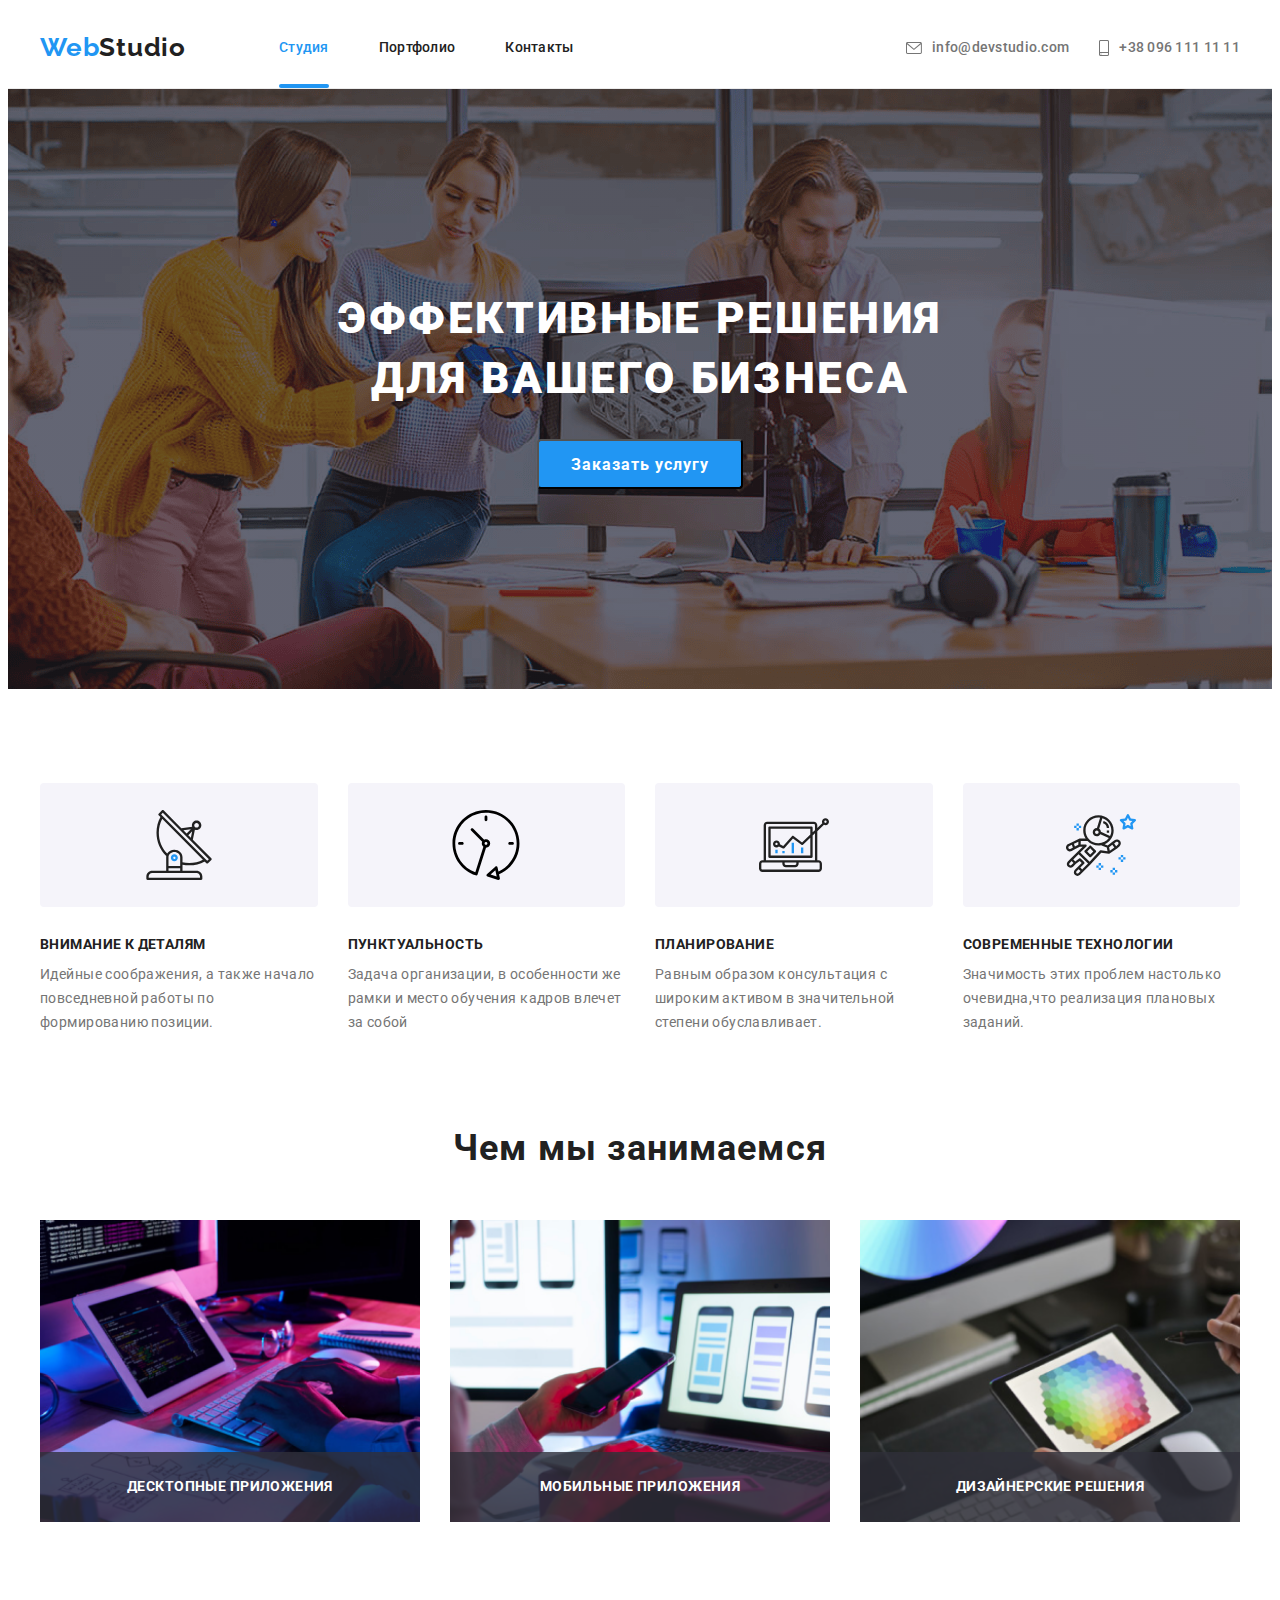
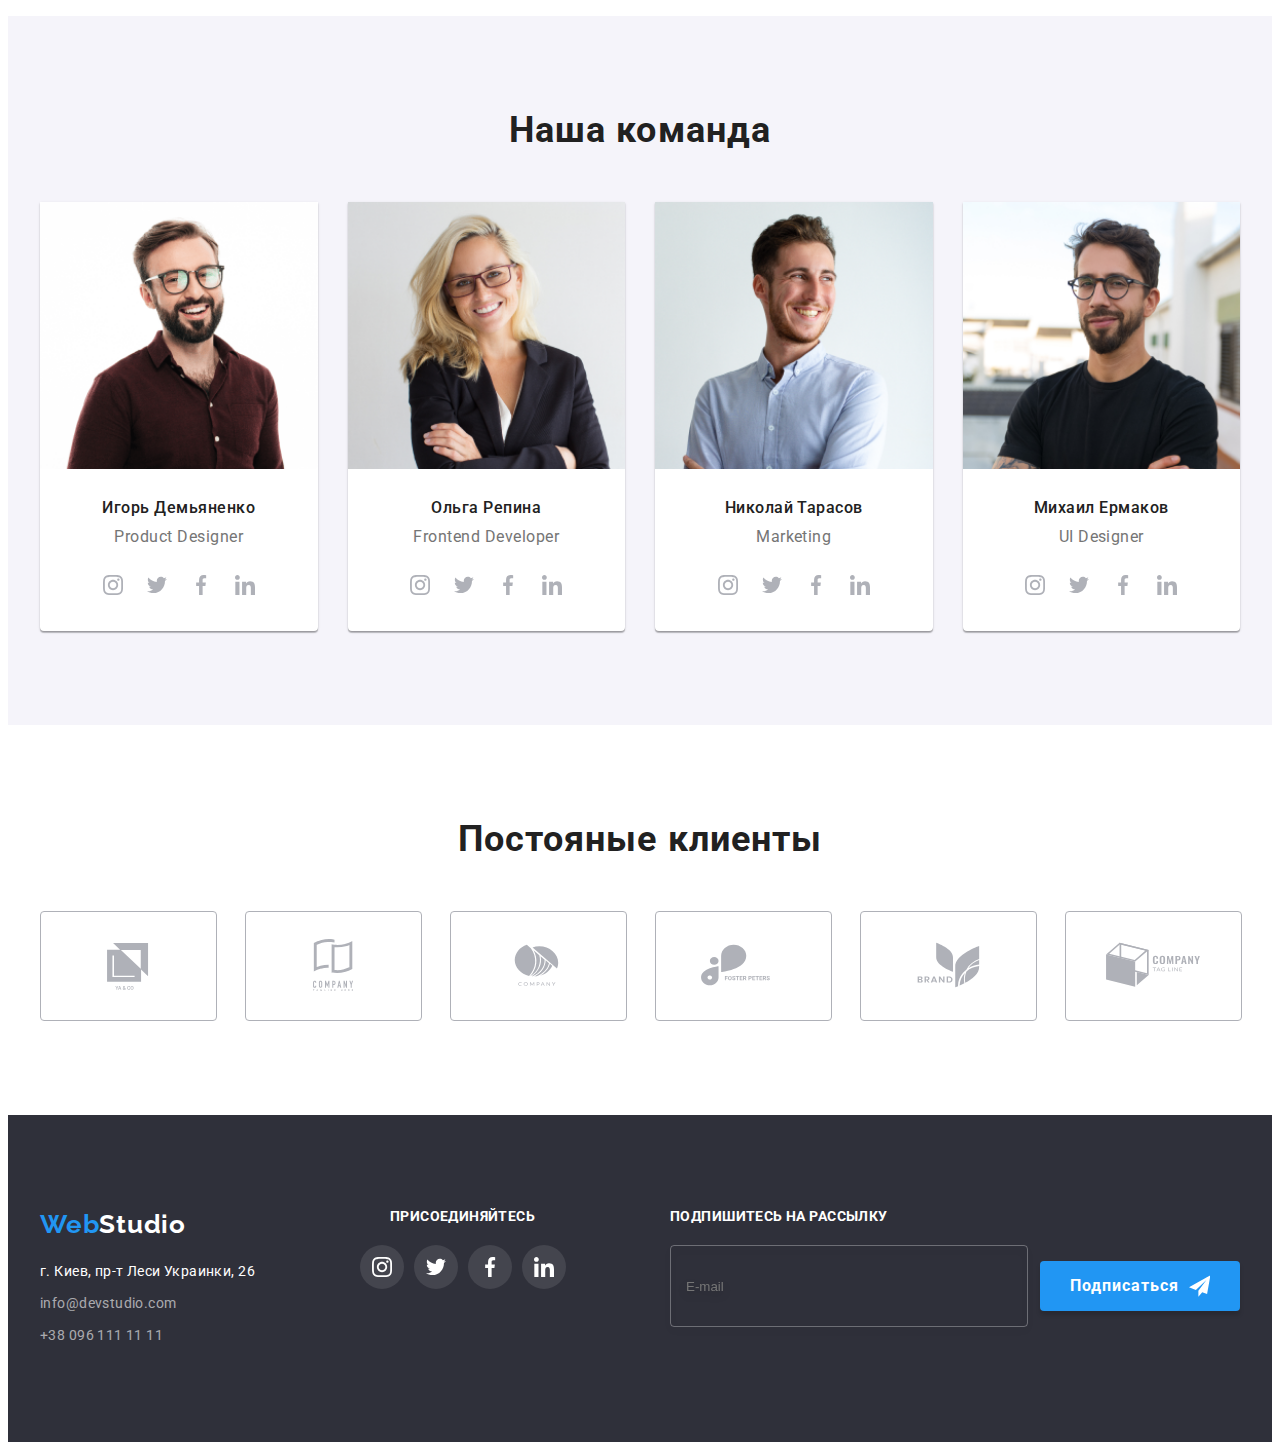
==== commit 78a0ee5a: "Добавляет изображения для всех версий экрана" ====
--- a/index.html
+++ b/index.html
@@ -236,23 +236,39 @@
 
           <ul class="work__list list">
             <li class="work__item">
-              <img
+              <!-- <img
                 class="work__img"
                 src="./images/coding.jpeg.jpg"
                 width="370"
                 alt="Программист набирает код на клавиатуре"
-              />
+              /> -->
+
+              <picture>
+              
+                <img  class="work__img" alt="Программист набирает код на клавиатуре" width="370"
+                  src="./images/first-work-img_lg.png"
+                  srcset="./images/first-work-img_lg.png, ./images/first-work-img_lg.png 2x">
+              
+              </picture>
+
               <div class="work__toptext-container">
                 <p class="work__toptext">Десктопные приложения</p>
               </div>
             </li>
             <li class="work__item">
-              <img
+              <!-- <img
                 class="work__img"
                 src="./images/template.jpeg.jpg"
                 width="370"
                 alt="Дизайнер держит в руке телефон и выбирает на ноутбуке шаблон размещения контента на экране телефона"
-              />
+              /> -->
+
+              <picture>
+              
+                <img class="work__img" alt="Дизайнер держит в руке телефон и выбирает на ноутбуке шаблон размещения контента на экране телефона" width="370" src="./images/second-work-img_lg.png"
+                  srcset="./images/second-work-img_lg.png, ./images/second-work-img_lg.png 2x">
+              
+              </picture>
 
               <div class="work__toptext-container">
                 <p class="work__toptext">Мобильные приложения</p>
@@ -260,12 +276,21 @@
             </li>
 
             <li class="work__item">
-              <img
+              <!-- <img
                 class="work__img"
                 src="./images/selectingcolor.jpeg.jpg"
                 width="370"
                 alt="Программист держит в руках планшет с изображением цветовой карты пикселей"
-              />
+              /> -->
+
+               <picture>
+              
+                <img class="work__img" alt="Программист держит в руках планшет с изображением цветовой карты пикселей"  width="370"
+                 src="./images/third-work-img_lg.png"
+                  srcset="./images/third-work-img_lg.png, ./images/third-work-img_lg.png 2x">
+              
+              </picture>
+
               <div class="work__toptext-container">
                 <p class="work__toptext">Дизайнерские решения</p>
               </div>
@@ -281,13 +306,17 @@
           <h2 class="section-title">Наша команда</h2>
 
           <ul class="teamplayers__list list">
+
             <li class="teamplayers__item">
-              <img
-                class="teamplayers__img"
-                src="./images/productdesign.jpeg.jpg"
-                alt="Парень в бордовой рубашке,в очках,с бородой."
-                width="270"
-              />
+
+              <picture>
+
+                <source media="(min-width: 768px) and (max-width: 1200px)" srcset="./images/first-teamplayer-img_md.png, ./images/first-teamplayer-img_md@2x.png 2x">
+                <source media="(min-width: 1200px)" srcset="./images/first-teamplayer-img_lg.png, ./images/first-teamplayer-img_lg@2x.png 2x">
+                <img class="teamplayers__img" alt="Парень в бордовой рубашке,в очках,с бородой." width="270" src="./images/first-teamplayer-img_sm.png" srcset="./images/first-teamplayer-img_sm.png, ./images/first-teamplayer-img_sm@2x.png 2x">
+
+              </picture>
+             
 
               <div class="teamplayers__profile">
                 <h3 class="teamplayers__name">Игорь Демьяненко</h3>
@@ -348,12 +377,24 @@
             </li>
 
             <li class="teamplayers__item">
-              <img
+              <!-- <img
                 class="teamplayers__img"
                 src="./images/frontend.jpeg.jpg"
                 alt="Девушка-блондинка, в очках,в черном пиджаке."
                 width="270"
-              />
+              /> -->
+
+              <picture>
+              
+                <source media="(min-width: 768px) and (max-width: 1200px)"
+                  srcset="./images/second-teamplayer-img_md.png, ./images/second-teamplayer-img_md@2x.png 2x">
+                <source media="(min-width: 1200px)"
+                  srcset="./images/second-teamplyer-img_lg.png, ./images/second-teamplyer-img_lg.png 2x">
+                <img class="teamplayers__img" alt="Девушка-блондинка, в очках,в черном пиджаке." width="270"
+                  src="./images/second-teamplayer-img_sm.png"
+                  srcset="./images/second-teamplayer-img_sm.png, ./images/second-teamplayer-img_sm@2x.png 2x">
+              
+              </picture>
 
               <div class="teamplayers__profile">
                 <h3 class="teamplayers__name">Ольга Репина</h3>
@@ -414,12 +455,26 @@
             </li>
 
             <li class="teamplayers__item">
-              <img
+              <!-- <img
                 class="teamplayers__img"
                 src="./images/marketing.jpeg.jpg"
                 alt="Парень в светло-голубой рубашке."
                 width="270"
-              />
+              /> -->
+
+                <picture>
+                
+                  <source media="(min-width: 768px) and (max-width: 1200px)"
+                    srcset="./images/third-teamplayer-img_md.png, ./images/third-teamplayer-img_md@2x.png 2x">
+                  <source media="(min-width: 1200px)"
+                    srcset="./images/third-teamplayer-img_lg.png, ./images/third-teamplayer-img_lg@2x.png 2x">
+                  <img class="teamplayers__img" alt="Парень в светло-голубой рубашке." width="270"
+                    src="./images/third-teamplayer-img_sm.png"
+                    srcset="./images/third-teamplayer-img_sm.png, ./images/third-teamplayer-img_sm@2x.png 2x">
+                
+                </picture>
+
+
 
               <div class="teamplayers__profile">
                 <h3 class="teamplayers__name">Николай Тарасов</h3>
@@ -479,12 +534,24 @@
             </li>
 
             <li class="teamplayers__item">
-              <img
+              <!-- <img
                 class="teamplayers__img"
                 src="./images/ui.jpeg.jpg"
                 alt="Парень с бородой,в очках,в черной футболке."
                 width="270"
-              />
+              /> -->
+
+              <picture>
+              
+                <source media="(min-width: 768px) and (max-width: 1200px)"
+                  srcset="./images/fourth-teamplayer-img_md.png, ./images/fourth-teamplayer-img_md@2x.png 2x">
+                <source media="(min-width: 1200px)"
+                  srcset="./images/fourth-teamplayer-img_lg.png, ./images/fourth-teamplayer-img_lg@2x.png 2x">
+                <img class="teamplayers__img" alt="Парень с бородой,в очках,в черной футболке." width="270"
+                  src="./images/fourth-teamplayer-img_sm.png"
+                  srcset="./images/fourth-teamplayer-img_sm.png, ./images/fourth-teamplayer-img_sm@2x.png 2x">
+              
+              </picture>
 
               <div class="teamplayers__profile">
                 <h3 class="teamplayers__name">Михаил Ермаков</h3>
--- a/css/main.min.css
+++ b/css/main.min.css
@@ -1,2 +1,2 @@
-:root{--primary-text-color: #757575;--main-background-color: #ffffff;--secondary-white-background: #e5e5e5;--tertiary-white-background: #f5f4fa;--title-text-color: #212121;--accent-color: #2196f3;--dark-background: #2f303a;--secondary-text-color: rgba(255, 255, 255, 0.6)}p,h1,h2,h3,h4,h5,h6{margin:0}ul{margin:0;padding:0}img{display:block;width:100%;max-width:100%;height:auto}.header{background-color:var(--main-background-color);border-bottom:1px solid #ececec}.header__container{display:flex;padding:0 15px;justify-content:space-between;align-items:center;height:60px}@media screen and (min-width: 768px){.header__container{height:80px}}.hero{background-color:var(--dark-background);text-align:center;max-width:768px;height:400px;background-image:linear-gradient(to right, rgba(47,48,58,0.4), rgba(47,48,58,0.4)),url(../../images/mobile-header-image.jpg);background-repeat:no-repeat;background-position:center;background-size:cover;display:flex;justify-content:center;align-items:center}.hero__title{color:var(--main-background-color);text-transform:uppercase;margin-bottom:30px;font-weight:900;font-size:26px;line-height:1.61;letter-spacing:.06em}@media screen and (min-width: 768px) and (max-width: 1200px){.hero{max-width:1200px;background-image:linear-gradient(to right, rgba(47,48,58,0.4), rgba(47,48,58,0.4)),url(../../images/tablet-hero-img.jpg)}}@media screen and (min-width: 1200px){.hero{max-width:1600px;height:600px;background-image:linear-gradient(to right, rgba(47,48,58,0.4), rgba(47,48,58,0.4)),url(../../images/deskttop-hero.jpg)}.hero__title{font-weight:900;font-size:44px;line-height:1.36;letter-spacing:.06em}}html,body{overflow-x:hidden}.list{list-style-type:none}.link{text-decoration:none}.hidden{display:none}.overflow-y-hidden{overflow-y:hidden}.current::after{content:"";width:100%;background-color:var(--accent-color);height:4px;position:absolute;left:0;bottom:0;border-radius:2px}.container{width:100%}@media screen and (max-width: 768px){.container{max-width:768px}}@media screen and (min-width: 768px) and (max-width: 1200px){.container{max-width:1200px}}@media screen and (min-width: 1200px){.container{max-width:1200px;padding-left:15px;padding-right:15px;margin:0 auto}}.section{padding:60px 15px}@media screen and (min-width: 1200px){.section{padding:94px 0}}.section-title{color:var(--title-text-color);font-weight:700;font-size:28px;line-height:1.17;letter-spacing:0.03em;margin-bottom:30px}@media screen and (min-width: 1200px){.section-title{font-size:36px;line-height:1.16;margin-bottom:50px}}.button{font-family:inherit;color:var(--main-background-color);background-color:var(--accent-color);font-weight:700;font-size:16px;line-height:1.8;letter-spacing:0.06em;cursor:pointer;border-radius:4px;padding:10px 32px;min-width:200px;height:50px}.modal__checkbox--visually-hidden{position:absolute;white-space:nowrap;width:1px;height:1px;overflow:hidden;border:0;padding:0;clip:rect(0 0 0 0);clip-path:inset(50%);margin:-1px}.modal{width:calc(100% - 30px);background-color:var(--main-background-color);box-shadow:0px 1px 3px rgba(0,0,0,0.12),0px 1px 1px rgba(0,0,0,0.14),0px 2px 1px rgba(0,0,0,0.2);border-radius:4px;top:50%;left:50%;transform:translate(-50%, -50%) scale(1);transition:transform 500ms;position:absolute;padding:40px}@media screen and (min-width: 480px){.modal{width:450px !important}}@media screen and (min-width: 1200px){.modal{width:528px;min-height:581px}}.modal__close-button{width:30px;height:30px;border-radius:50%;background:#ffffff;border:1px solid rgba(0,0,0,0.1);position:absolute;top:8px;right:8px;padding:0;cursor:pointer}.modal__close-icon{width:18px;height:18px;fill:#000000;transition-property:fill}.modal__close-button .modal__close-icon:hover,.modal__close-button .modal__close-icon:focus{fill:var(--accent-color)}textarea{resize:none;color:var(--primary-text-color);width:100%;height:120px;border:1px solid rgba(33,33,33,0.2);border-radius:4px;padding:12px 16px;font-weight:400;font-size:12px;line-height:1.16;letter-spacing:.01em}.modal__form-title{text-align:center;color:var(--title-text-color);margin-bottom:12px;font-weight:700;font-size:20px;line-height:1.15;letter-spacing:.03em}.modal__form-label{color:var(--primary-text-color);margin-bottom:4px;display:block;font-weight:400;font-size:12px;line-height:1.16;letter-spacing:.01em}.modal__agreement{color:var(--primary-text-color);font-weight:400;font-size:14px;line-height:1.7;letter-spacing:.03em}.modal__agreement .modal__check{width:16px;height:15px;border:2px solid black;border-radius:2px}.modal__check-icon{fill:transparent}.modal__checkbox:checked+.modal__agreement svg{fill:var(--main-background-color)}.modal__checkbox:checked+.modal__agreement .modal__check{background-color:var(--accent-color);border:none}.modal__submit-btn{font-family:inherit;color:var(--main-background-color);background-color:var(--accent-color);cursor:pointer;border-radius:4px;padding:10px 55px;width:200px;height:50px;box-shadow:0px 4px 4px rgba(0,0,0,0.15);border-radius:4px;border-color:transparent;font-weight:700;font-size:16px;line-height:1.8;letter-spacing:.06em;justify-self:center}.modal__form-input{width:100%;height:40px;border:1px solid rgba(33,33,33,0.2);border-radius:4px;padding-left:40px;cursor:pointer;outline:none;transition-property:border-color}.modal__form-input:hover,.modal__form-input:focus{border-color:var(--accent-color)}.modal__form-input:focus+.modal__decoration-icon{fill:var(--accent-color)}.modal__term-link{color:var(--accent-color)}.modal__form-field.modal__form-field--feedback{margin-bottom:20px}.modal__form-field{position:relative;margin-bottom:10px}.modal__decoration-icon{position:absolute;top:29px;left:12px}.modal__bottom-form{display:grid;grid-template-columns:1fr;gap:30px}.modal__check{margin-right:7px}.logo{font-family:Raleway, serif;text-decoration:none;font-weight:700;font-size:24px;line-height:1.16;letter-spacing:.03em}@media screen and (min-width: 1200px){.logo{font-weight:700;font-size:26px;line-height:1.2;letter-spacing:.03em}}.logo--black{color:var(--title-text-color);display:inline-block}@media screen and (min-width: 1200px){.logo--black{margin-right:93px}}.logo--white{color:var(--main-background-color);display:inline-block;margin-bottom:20px}.logo--accent{color:var(--accent-color)}.contacts{display:none;font-weight:500;font-size:34px;line-height:1.17;letter-spacing:.02em}@media screen and (min-width: 768px){.contacts{display:block}}@media screen and (min-width: 768px) and (max-width: 1200px){.contact-info{display:flex;flex-direction:column;font-weight:500;font-size:12px;line-height:1.16;letter-spacing:.02em}}@media screen and (min-width: 1200px){.contact-info{display:flex;flex-direction:row;font-weight:500;font-size:14px;line-height:1.14;letter-spacing:.02em}}@media screen and (min-width: 1200px){.contact-info{font-weight:500;font-size:14px;line-height:1.14;letter-spacing:.02em}}.contact-info__icon--mail,.contact-info__icon--tel{fill:var(--primary-text-color);transition-property:fill;display:none}@media screen and (min-width: 768px){.contact-info__icon--mail,.contact-info__icon--tel{display:inline-block}}@media screen and (min-width: 768px) and (max-width: 1200px){.contact-info__icon--mail,.contact-info__icon--tel{margin-right:8px}}@media screen and (min-width: 1200px){.contact-info__icon--mail,.contact-info__icon--tel{margin-right:10px}}@media screen and (min-width: 1200px){.contact-info .contact-info__item+.contact-info__item{margin-left:30px}}.contact-info__item--tel{font-weight:500;font-size:34px;line-height:1.17;letter-spacing:0.02em;margin-bottom:32px}.contact-info__item--mail{font-weight:500;font-size:24px;line-height:1.16;letter-spacing:0.02em}@media screen and (min-width: 768px) and (max-width: 1200px){.contact-info__item:first-child{margin-bottom:10px}}@media screen and (min-width: 1200px){.contact-info__item:first-child{margin-bottom:0}}.contact-info__link{display:flex;align-items:center;color:var(--primary-text-color);text-decoration-line:none;transition-property:color}.contact-info__link:hover,.contact-info__link:focus{color:var(--accent-color)}.contact-info__link:hover .contact-info__icon--mail,.contact-info__link:focus .contact-info__icon--mail{fill:var(--accent-color)}.contact-info__link:hover .contact-info__icon--tel,.contact-info__link:focus .contact-info__icon--tel{fill:var(--accent-color)}.site-nav{color:var(--title-text-color);text-decoration:none;transition-property:color;font-weight:500;font-size:40px;line-height:1.17;letter-spacing:.02em;display:flex;flex-direction:column;gap:32px}.site-nav .site-nav:hover,.site-nav .site-nav:focus{color:var(--accent-color)}@media screen and (min-width: 768px){.site-nav{flex-direction:row;font-weight:500;font-size:14px;line-height:1.14;letter-spacing:.02em}}@media screen and (min-width: 1200px){.site-nav{gap:50px}}.site-nav__link{color:var(--title-text-color)}.navigation{align-items:center;position:relative;display:none}@media screen and (min-width: 768px){.navigation{display:flex}}@media screen and (min-width: 1200px){.navigation{margin-right:auto}}.site-nav .site-nav__link.current{color:var(--accent-color);position:relative}.navigation__icon-menu{opacity:1;fill:black}.navigation__menu-button.is-active .navigation__icon-menu{opacity:0}.navigation__menu-button.is-active .navigation__icon-cross{opacity:1}.navigation__icon-cross{opacity:0;fill:black}.site-nav__link{color:var(--title-text-color)}.site-nav__link{padding-top:32px;padding-bottom:32px;display:inline-block}.site-nav .site-nav__link:hover,.site-nav .site-nav__link:focus{color:var(--accent-color)}.site-nav .site-nav__link.current{color:var(--accent-color);position:relative}.page-filter{display:flex;flex-wrap:wrap;margin-bottom:40px;row-gap:15px;column-gap:8px}@media screen and (min-width: 768px){.page-filter{flex-wrap:nowrap;justify-content:center;margin-bottom:30px}}.page-filter__button{font-family:inherit;color:var(--title-text-color);border-radius:4px;padding:6px 22px;background-color:var(--tertiary-white-background);border-color:transparent;cursor:pointer;transition-property:background-color, color, box-shadow;font-weight:500;font-size:16px;line-height:1.6;letter-spacing:.03em}.page-filter__button:hover,.page-filter__button:focus{color:var(--main-background-color);background-color:var(--accent-color);box-shadow:0px 3px 1px rgba(0,0,0,0.1),0px 1px 2px rgba(0,0,0,0.08),0px 2px 2px rgba(0,0,0,0.12)}body{font-family:Roboto, sans-serif;color:var(--primary-text-color)}.main{background-color:var(--main-background-color)}.backdrop{width:100vw;height:100vh;background-color:rgba(0,0,0,0.2);position:fixed;top:0;transition:opacity 500ms, visibility 500ms}.backdrop--is-hidden{opacity:0;visibility:hidden;pointer-events:none}.backdrop--is-hidden .modal{transform:scale(0.7)}.features__list{display:flex;flex-direction:column;align-items:center;justify-content:center;gap:30px}@media screen and (min-width: 768px){.features__list{display:grid;grid-template-columns:repeat(2, 1fr);align-items:flex-start}}@media screen and (min-width: 1200px){.features__list{grid-template-columns:repeat(4, 1fr)}}.features__title{color:var(--title-text-color);text-transform:uppercase;margin-bottom:10px;font-weight:700;font-size:14px;line-height:1.14;letter-spacing:.03em;text-align:center}@media screen and (min-width: 768px){.features__title{text-align:left}}.features__description{color:var(--primary-text-color);font-size:14px;line-height:1.7;letter-spacing:.03em;margin-bottom:0}.features__item{width:100%;display:flex;flex-direction:column;align-content:center}.features__title--hidden{display:none}.features__thumb{width:100%;aspect-ratio:3.75;padding:25px 0;border-radius:4px;background-color:var(--tertiary-white-background);margin-bottom:30px}.footer__button{box-shadow:0px 4px 4px rgba(0,0,0,0.15);border-color:transparent;padding:10px 28px;margin:0 auto}.footer__form--subscribe{max-width:450px;width:100%;justify-self:center}@media screen and (min-width: 768px) and (max-width: 1200px){.footer__form--subscribe{grid-column:1 / 3}}@media screen and (min-width: 1200px){.footer__form--subscribe{display:flex;flex-direction:column;min-width:570px}}.footer__input--subscribe{width:100%;height:50px;background-color:transparent;border:1px solid rgba(255,255,255,0.3);filter:drop-shadow(0px 4px 4px rgba(0,0,0,0.15));border-radius:4px;margin-bottom:20px;padding:15px}@media screen and (min-width: 1200px){.footer__input--subscribe{margin-bottom:0}}.footer__container--logo{justify-self:center}@media screen and (max-width: 768px){.footer__container--logo{display:grid;place-items:center}}.footer__container--subscribe{display:flex;flex-direction:column;justify-content:center;align-items:center}@media screen and (min-width: 1200px){.footer__container--subscribe{flex-direction:row;justify-content:space-between;gap:12px}}.footer__icon-send{margin-left:10px}.footer__title--subscribe{text-transform:uppercase;text-align:center;color:var(--main-background-color);margin-bottom:20px;font-weight:700;font-size:14px;line-height:1.14;letter-spacing:.03em}@media screen and (min-width: 768px){.footer__title--subscribe{text-align:left}}.footer-input{color:var(--main-background-color)}.footer__link--white{color:var(--main-background-color);transition-property:color}.footer__link--white:hover,.footer__link--white:focus{color:var(--accent-color)}.footer__link{color:var(--secondary-text-color);transition-property:color}.footer__link:hover,.footer__link:focus{color:var(--accent-color)}.footer__list .footer__item+.footer__item{margin-top:8px}.footer__item{font-style:normal;font-weight:400;font-size:14px;line-height:1.7;letter-spacing:.03em}.footer__list--socials{display:flex;justify-content:center;align-items:center;gap:10px}.footer__link--socials{width:44px;height:44px;background-color:rgba(255,255,255,0.1);border-radius:50%;cursor:pointer;transition-property:background-color}.footer__link--socials:hover,.footer__link--socials:hover{background-color:var(--accent-color)}.footer__icon--socials{fill:var(--main-background-color)}.footer__container--socials{justify-self:center;text-align:center}.footer__title--join{margin-bottom:20px;text-transform:uppercase;color:var(--main-background-color);font-weight:700;font-size:14px;line-height:1.14;letter-spacing:.03em}.footer__container--contacts{display:grid;row-gap:60px;grid-template-columns:1fr}@media screen and (min-width: 768px) and (max-width: 1200px){.footer__container--contacts{grid-template-columns:repeat(2, 1fr)}}@media screen and (min-width: 1200px){.footer__container--contacts{grid-template-columns:max-content max-content max-content;gap:0;justify-content:space-between}}.footer{background-color:var(--dark-background)}.logo-link-footer{color:var(--main-background-color);text-decoration-line:none}@media screen and (max-width: 768px){.footer__list{display:grid;place-items:center}}.clients__link{width:100%;aspect-ratio:2.28;padding:16px 0;background-color:var(--main-background-color);border-radius:4px;border:1px solid #afb1b8;cursor:pointer;transition-property:border-color}.clients__link:hover,.clients__link:focus{border-color:var(--accent-color)}.clients__link:hover .clients__icon,.clients__link:focus .clients__icon{fill:var(--accent-color)}.clients__list{display:grid;grid-template-columns:repeat(2, 1fr);gap:30px}@media screen and (min-width: 768px) and (max-width: 1200px){.clients__list{grid-template-columns:repeat(3, 1fr)}}@media screen and (min-width: 1200px){.clients__list{grid-template-columns:repeat(6, 1fr)}}.clients__icon{fill:#afb1b8;transition-property:fill;aspect-ratio:1.76;width:100%}.clients{text-align:center}.work{background-color:var(--main-background-color);padding-top:0;text-align:center;display:none}@media screen and (min-width: 1200px){.work{display:block}}.work__list{display:grid;grid-template-columns:repeat(3, 1fr);gap:30px}.work__item{position:relative}.work__img,.teamplayers__img,.portfolio-project__image{width:100%;height:auto}.work__toptext-container{width:100%;height:70px;position:absolute;left:0;bottom:0;background-color:rgba(47,48,58,0.8)}.work__toptext{text-transform:uppercase;color:var(--main-background-color);font-weight:700;font-size:14px;line-height:1.14;letter-spacing:.03em}.teamplayers__list{display:grid;grid-template-columns:1fr;gap:30px}@media screen and (min-width: 768px) and (max-width: 1200px){.teamplayers__list{grid-template-columns:repeat(2, 1fr)}}@media screen and (min-width: 1200px){.teamplayers__list{grid-template-columns:repeat(4, 1fr)}}.teamplayers__item{border-radius:0px 0px 4px 4px;background:#ffffff;box-shadow:0px 1px 3px rgba(0,0,0,0.12),0px 1px 1px rgba(0,0,0,0.14),0px 2px 1px rgba(0,0,0,0.2)}.teamplayers{background-color:var(--tertiary-white-background);text-align:center}.teamplayers__link--socials{width:44px;height:44px;background-color:var(--main-background-color);border-radius:50%;transition-property:background-color}.teamplayers__link--socials:hover,.teamplayers__link--socials:focus{background-color:var(--accent-color);cursor:pointer}.teamplayers__link--socials:hover:hover .teamplayers__icon--socials,.teamplayers__link--socials:hover:focus .teamplayers__icon--socials,.teamplayers__link--socials:focus:hover .teamplayers__icon--socials,.teamplayers__link--socials:focus:focus .teamplayers__icon--socials{fill:var(--main-background-color)}.teamplayers__list--socials{display:flex;justify-content:center;align-items:center}.teamplayers__icon--socials{fill:#afb1b8;transition-property:fill}.teamplayers__profile{padding-top:30px;padding-bottom:24px}.teamplayers__name{color:var(--title-text-color);margin-bottom:10px;font-weight:500;font-size:16px;line-height:1.18;letter-spacing:.03em}.teamplayers__position{color:var(--primary-text-color);margin-bottom:16px;font-size:16px;line-height:1.18;letter-spacing:.03em}.portfolio-project{display:grid;grid-template-columns:1fr;gap:30px}@media screen and (min-width: 768px) and (max-width: 1200px){.portfolio-project{grid-template-columns:repeat(2, 1fr)}}@media screen and (min-width: 1200px){.portfolio-project{grid-template-columns:repeat(3, 1fr)}}.portfolio-project__description{padding:20px 24px;border-bottom:1px solid #eeeeee;border-left:1px solid #eeeeee;border-right:1px solid #eeeeee}.portfolio-project__link{display:block;cursor:pointer;transition-property:box-shadow}.portfolio-project__link:hover{box-shadow:0px 1px 1px rgba(0,0,0,0.12),0px 4px 4px rgba(0,0,0,0.06),1px 4px 6px rgba(0,0,0,0.16)}.portfolio-project__item{width:100%}.portfolio-project__title{color:var(--title-text-color);font-weight:700;font-size:18px;line-height:2;letter-spacing:.06em}.portfolio-project__type{color:var(--primary-text-color);font-size:16px;line-height:1.8;letter-spacing:.03em}.portfolio-project__wrap{position:relative;overflow:hidden}.portfolio-project__toptext{position:absolute;top:0;left:0;background-color:rgba(33,150,243,0.9);color:var(--main-background-color);padding:63px 24px;height:100%;transform:translateY(101%);transition:transform 250ms linear;font-weight:400;font-size:18px;line-height:1.55;letter-spacing:.03em}.portfolio-project__link:hover .portfolio-project__toptext{transform:translateY(0)}.modal__close-icon,.modal__form-input,.contact-info__icon--mail,.contact-info__icon--tel,.contact-info__link,.site-nav,.page-filter__button,.footer__link--white,.footer__link,.footer__link--socials,.clients__link,.clients__icon,.teamplayers__link--socials,.teamplayers__icon--socials,.portfolio-project__link{transition-duration:250ms;transition-timing-function:cubic-bezier(0.4, 0, 0.2, 1)}.modal__close-button,.modal__agreement,.modal__check,.features__thumb,.footer__button,.footer__link--socials,.clients__link,.work__toptext-container,.teamplayers__link--socials{justify-content:center;align-items:center;display:flex}.navigation__menu-button{display:block;width:40px;height:40px;background-color:transparent;border:transparent;outline:transparent;position:relative;z-index:99;cursor:pointer;padding:12px 8px}@media screen and (min-width: 768px){.menu-for-mobile{display:none}}.mobile-overlay{width:100vw;min-height:100vh;position:fixed;left:0;top:0;background-color:white;z-index:10;transform:translateX(100%);transition:transform;visibility:hidden;pointer-events:none;display:flex;justify-content:space-between;flex-direction:column;padding:48px 40px;height:100vh}.mobile-menu{width:100%;height:100%;background-color:white;display:flex;flex-direction:column;justify-content:space-between}.mobile-overlay.is-open{transform:translateX(0);visibility:visible;pointer-events:initial}.mobile-menu__navigation{font-weight:500;font-size:40px;line-height:47px;letter-spacing:0.02em}.mobile-menu__socials-link{font-family:Roboto,sans-serif;font-style:normal;font-weight:500;font-size:18px;line-height:1.2;letter-spacing:0.02em;color:var(--accent-color)}.mobile-menu__socials-table-data:not(:last-child){border-right:1px solid rgba(33,33,33,0.2);padding-right:10px}.mobile-menu__socials-table-data:not(:first-child){padding-left:10px}.mobile-menu__contacts{margin-bottom:64px}
+:root{--primary-text-color: #757575;--main-background-color: #ffffff;--secondary-white-background: #e5e5e5;--tertiary-white-background: #f5f4fa;--title-text-color: #212121;--accent-color: #2196f3;--dark-background: #2f303a;--secondary-text-color: rgba(255, 255, 255, 0.6)}p,h1,h2,h3,h4,h5,h6{margin:0}ul{margin:0;padding:0}img{display:block;width:100%;max-width:100%;height:auto}.header{background-color:var(--main-background-color);border-bottom:1px solid #ececec}.header__container{display:flex;padding:0 15px;justify-content:space-between;align-items:center;height:60px}@media screen and (min-width: 768px){.header__container{height:80px}}.hero{background-color:var(--dark-background);text-align:center;max-width:768px;height:400px;background-repeat:no-repeat;background-position:center;background-size:cover;display:flex;justify-content:center;align-items:center;background-image:linear-gradient(to right, rgba(47,48,58,0.4), rgba(47,48,58,0.4)),url(../../images/bg-img_sm.png)}@media screen and (min-device-pixel-ratio: 2), screen and (min-resolution: 192dpi), screen and (min-resolution: 2dppx){.hero{background-image:linear-gradient(to right, rgba(47,48,58,0.4), rgba(47,48,58,0.4)),url(../../images/bg-img_sm@2x.png)}}.hero__title{color:var(--main-background-color);text-transform:uppercase;margin-bottom:30px;font-weight:900;font-size:26px;line-height:1.61;letter-spacing:.06em}@media screen and (min-width: 768px) and (max-width: 1200px){.hero{max-width:1200px;background-image:linear-gradient(to right, rgba(47,48,58,0.4), rgba(47,48,58,0.4)),url(../../images/bg-img_md.png)}}@media screen and (min-width: 768px) and (max-width: 1200px) and (min-device-pixel-ratio: 2), screen and (min-width: 768px) and (max-width: 1200px) and (min-resolution: 192dpi), screen and (min-width: 768px) and (max-width: 1200px) and (min-resolution: 2dppx){.hero{background-image:linear-gradient(to right, rgba(47,48,58,0.4), rgba(47,48,58,0.4)),url(../../images/bg-img_md@2x.png)}}@media screen and (min-width: 1200px){.hero{max-width:1600px;height:600px;background-image:linear-gradient(to right, rgba(47,48,58,0.4), rgba(47,48,58,0.4)),url(../../images/bg-img_lg.png)}}@media screen and (min-width: 1200px) and (min-device-pixel-ratio: 2), screen and (min-width: 1200px) and (min-resolution: 192dpi), screen and (min-width: 1200px) and (min-resolution: 2dppx){.hero{background-image:linear-gradient(to right, rgba(47,48,58,0.4), rgba(47,48,58,0.4)),url(../../images/bg-img_lg@2x.png)}}@media screen and (min-width: 1200px){.hero__title{font-weight:900;font-size:44px;line-height:1.36;letter-spacing:.06em}}html,body{overflow-x:hidden}.list{list-style-type:none}.link{text-decoration:none}.hidden{display:none}.overflow-y-hidden{overflow-y:hidden}.current::after{content:"";width:100%;background-color:var(--accent-color);height:4px;position:absolute;left:0;bottom:0;border-radius:2px}.container{width:100%}@media screen and (max-width: 768px){.container{max-width:768px}}@media screen and (min-width: 768px) and (max-width: 1200px){.container{max-width:1200px}}@media screen and (min-width: 1200px){.container{max-width:1200px;padding-left:15px;padding-right:15px;margin:0 auto}}.section{padding:60px 15px}@media screen and (min-width: 1200px){.section{padding:94px 0}}.section-title{color:var(--title-text-color);font-weight:700;font-size:28px;line-height:1.17;letter-spacing:0.03em;margin-bottom:30px}@media screen and (min-width: 1200px){.section-title{font-size:36px;line-height:1.16;margin-bottom:50px}}.button{font-family:inherit;color:var(--main-background-color);background-color:var(--accent-color);font-weight:700;font-size:16px;line-height:1.8;letter-spacing:0.06em;cursor:pointer;border-radius:4px;padding:10px 32px;min-width:200px;height:50px}.modal__checkbox--visually-hidden{position:absolute;white-space:nowrap;width:1px;height:1px;overflow:hidden;border:0;padding:0;clip:rect(0 0 0 0);clip-path:inset(50%);margin:-1px}.modal{width:calc(100% - 30px);background-color:var(--main-background-color);box-shadow:0px 1px 3px rgba(0,0,0,0.12),0px 1px 1px rgba(0,0,0,0.14),0px 2px 1px rgba(0,0,0,0.2);border-radius:4px;top:50%;left:50%;transform:translate(-50%, -50%) scale(1);transition:transform 500ms;position:absolute;padding:40px}@media screen and (min-width: 480px){.modal{width:450px !important}}@media screen and (min-width: 1200px){.modal{width:528px;min-height:581px}}.modal__close-button{width:30px;height:30px;border-radius:50%;background:#ffffff;border:1px solid rgba(0,0,0,0.1);position:absolute;top:8px;right:8px;padding:0;cursor:pointer}.modal__close-icon{width:18px;height:18px;fill:#000000;transition-property:fill}.modal__close-button .modal__close-icon:hover,.modal__close-button .modal__close-icon:focus{fill:var(--accent-color)}textarea{resize:none;color:var(--primary-text-color);width:100%;height:120px;border:1px solid rgba(33,33,33,0.2);border-radius:4px;padding:12px 16px;font-weight:400;font-size:12px;line-height:1.16;letter-spacing:.01em}.modal__form-title{text-align:center;color:var(--title-text-color);margin-bottom:12px;font-weight:700;font-size:20px;line-height:1.15;letter-spacing:.03em}.modal__form-label{color:var(--primary-text-color);margin-bottom:4px;display:block;font-weight:400;font-size:12px;line-height:1.16;letter-spacing:.01em}.modal__agreement{color:var(--primary-text-color);font-weight:400;font-size:14px;line-height:1.7;letter-spacing:.03em}.modal__agreement .modal__check{width:16px;height:15px;border:2px solid black;border-radius:2px}.modal__check-icon{fill:transparent}.modal__checkbox:checked+.modal__agreement svg{fill:var(--main-background-color)}.modal__checkbox:checked+.modal__agreement .modal__check{background-color:var(--accent-color);border:none}.modal__submit-btn{font-family:inherit;color:var(--main-background-color);background-color:var(--accent-color);cursor:pointer;border-radius:4px;padding:10px 55px;width:200px;height:50px;box-shadow:0px 4px 4px rgba(0,0,0,0.15);border-radius:4px;border-color:transparent;font-weight:700;font-size:16px;line-height:1.8;letter-spacing:.06em;justify-self:center}.modal__form-input{width:100%;height:40px;border:1px solid rgba(33,33,33,0.2);border-radius:4px;padding-left:40px;cursor:pointer;outline:none;transition-property:border-color}.modal__form-input:hover,.modal__form-input:focus{border-color:var(--accent-color)}.modal__form-input:focus+.modal__decoration-icon{fill:var(--accent-color)}.modal__term-link{color:var(--accent-color)}.modal__form-field.modal__form-field--feedback{margin-bottom:20px}.modal__form-field{position:relative;margin-bottom:10px}.modal__decoration-icon{position:absolute;top:29px;left:12px}.modal__bottom-form{display:grid;grid-template-columns:1fr;gap:30px}.modal__check{margin-right:7px}.logo{font-family:Raleway, serif;text-decoration:none;font-weight:700;font-size:24px;line-height:1.16;letter-spacing:.03em}@media screen and (min-width: 1200px){.logo{font-weight:700;font-size:26px;line-height:1.2;letter-spacing:.03em}}.logo--black{color:var(--title-text-color);display:inline-block}@media screen and (min-width: 1200px){.logo--black{margin-right:93px}}.logo--white{color:var(--main-background-color);display:inline-block;margin-bottom:20px}.logo--accent{color:var(--accent-color)}.contacts{display:none;font-weight:500;font-size:34px;line-height:1.17;letter-spacing:.02em}@media screen and (min-width: 768px){.contacts{display:block}}@media screen and (min-width: 768px) and (max-width: 1200px){.contact-info{display:flex;flex-direction:column;font-weight:500;font-size:12px;line-height:1.16;letter-spacing:.02em}}@media screen and (min-width: 1200px){.contact-info{display:flex;flex-direction:row;font-weight:500;font-size:14px;line-height:1.14;letter-spacing:.02em}}@media screen and (min-width: 1200px){.contact-info{font-weight:500;font-size:14px;line-height:1.14;letter-spacing:.02em}}.contact-info__icon--mail,.contact-info__icon--tel{fill:var(--primary-text-color);transition-property:fill;display:none}@media screen and (min-width: 768px){.contact-info__icon--mail,.contact-info__icon--tel{display:inline-block}}@media screen and (min-width: 768px) and (max-width: 1200px){.contact-info__icon--mail,.contact-info__icon--tel{margin-right:8px}}@media screen and (min-width: 1200px){.contact-info__icon--mail,.contact-info__icon--tel{margin-right:10px}}@media screen and (min-width: 1200px){.contact-info .contact-info__item+.contact-info__item{margin-left:30px}}.contact-info__item--tel{font-weight:500;font-size:34px;line-height:1.17;letter-spacing:0.02em;margin-bottom:32px}.contact-info__item--mail{font-weight:500;font-size:24px;line-height:1.16;letter-spacing:0.02em}@media screen and (min-width: 768px) and (max-width: 1200px){.contact-info__item:first-child{margin-bottom:10px}}@media screen and (min-width: 1200px){.contact-info__item:first-child{margin-bottom:0}}.contact-info__link{display:flex;align-items:center;color:var(--primary-text-color);text-decoration-line:none;transition-property:color}.contact-info__link:hover,.contact-info__link:focus{color:var(--accent-color)}.contact-info__link:hover .contact-info__icon--mail,.contact-info__link:focus .contact-info__icon--mail{fill:var(--accent-color)}.contact-info__link:hover .contact-info__icon--tel,.contact-info__link:focus .contact-info__icon--tel{fill:var(--accent-color)}.site-nav{color:var(--title-text-color);text-decoration:none;transition-property:color;font-weight:500;font-size:40px;line-height:1.17;letter-spacing:.02em;display:flex;flex-direction:column;gap:32px}.site-nav .site-nav:hover,.site-nav .site-nav:focus{color:var(--accent-color)}@media screen and (min-width: 768px){.site-nav{flex-direction:row;font-weight:500;font-size:14px;line-height:1.14;letter-spacing:.02em}}@media screen and (min-width: 1200px){.site-nav{gap:50px}}.site-nav__link{color:var(--title-text-color)}.navigation{align-items:center;position:relative;display:none}@media screen and (min-width: 768px){.navigation{display:flex}}@media screen and (min-width: 1200px){.navigation{margin-right:auto}}.site-nav .site-nav__link.current{color:var(--accent-color);position:relative}.navigation__icon-menu{opacity:1;fill:black}.navigation__menu-button.is-active .navigation__icon-menu{opacity:0}.navigation__menu-button.is-active .navigation__icon-cross{opacity:1}.navigation__icon-cross{opacity:0;fill:black}.site-nav__link{color:var(--title-text-color)}.site-nav__link{padding-top:32px;padding-bottom:32px;display:inline-block}.site-nav .site-nav__link:hover,.site-nav .site-nav__link:focus{color:var(--accent-color)}.site-nav .site-nav__link.current{color:var(--accent-color);position:relative}.page-filter{display:flex;flex-wrap:wrap;margin-bottom:40px;row-gap:15px;column-gap:8px}@media screen and (min-width: 768px){.page-filter{flex-wrap:nowrap;justify-content:center;margin-bottom:30px}}.page-filter__button{font-family:inherit;color:var(--title-text-color);border-radius:4px;padding:6px 22px;background-color:var(--tertiary-white-background);border-color:transparent;cursor:pointer;transition-property:background-color, color, box-shadow;font-weight:500;font-size:16px;line-height:1.6;letter-spacing:.03em}.page-filter__button:hover,.page-filter__button:focus{color:var(--main-background-color);background-color:var(--accent-color);box-shadow:0px 3px 1px rgba(0,0,0,0.1),0px 1px 2px rgba(0,0,0,0.08),0px 2px 2px rgba(0,0,0,0.12)}body{font-family:Roboto, sans-serif;color:var(--primary-text-color)}.main{background-color:var(--main-background-color)}.backdrop{width:100vw;height:100vh;background-color:rgba(0,0,0,0.2);position:fixed;top:0;transition:opacity 500ms, visibility 500ms}.backdrop--is-hidden{opacity:0;visibility:hidden;pointer-events:none}.backdrop--is-hidden .modal{transform:scale(0.7)}.features__list{display:flex;flex-direction:column;align-items:center;justify-content:center;gap:30px}@media screen and (min-width: 768px){.features__list{display:grid;grid-template-columns:repeat(2, 1fr);align-items:flex-start}}@media screen and (min-width: 1200px){.features__list{grid-template-columns:repeat(4, 1fr)}}.features__title{color:var(--title-text-color);text-transform:uppercase;margin-bottom:10px;font-weight:700;font-size:14px;line-height:1.14;letter-spacing:.03em;text-align:center}@media screen and (min-width: 768px){.features__title{text-align:left}}.features__description{color:var(--primary-text-color);font-size:14px;line-height:1.7;letter-spacing:.03em;margin-bottom:0}.features__item{width:100%;display:flex;flex-direction:column;align-content:center}.features__title--hidden{display:none}.features__thumb{width:100%;aspect-ratio:3.75;padding:25px 0;border-radius:4px;background-color:var(--tertiary-white-background);margin-bottom:30px}.footer__button{box-shadow:0px 4px 4px rgba(0,0,0,0.15);border-color:transparent;padding:10px 28px;margin:0 auto}.footer__form--subscribe{max-width:450px;width:100%;justify-self:center}@media screen and (min-width: 768px) and (max-width: 1200px){.footer__form--subscribe{grid-column:1 / 3}}@media screen and (min-width: 1200px){.footer__form--subscribe{display:flex;flex-direction:column;min-width:570px}}.footer__input--subscribe{width:100%;height:50px;background-color:transparent;border:1px solid rgba(255,255,255,0.3);filter:drop-shadow(0px 4px 4px rgba(0,0,0,0.15));border-radius:4px;margin-bottom:20px;padding:15px}@media screen and (min-width: 1200px){.footer__input--subscribe{margin-bottom:0}}.footer__container--logo{justify-self:center}@media screen and (max-width: 768px){.footer__container--logo{display:grid;place-items:center}}.footer__container--subscribe{display:flex;flex-direction:column;justify-content:center;align-items:center}@media screen and (min-width: 1200px){.footer__container--subscribe{flex-direction:row;justify-content:space-between;gap:12px}}.footer__icon-send{margin-left:10px}.footer__title--subscribe{text-transform:uppercase;text-align:center;color:var(--main-background-color);margin-bottom:20px;font-weight:700;font-size:14px;line-height:1.14;letter-spacing:.03em}@media screen and (min-width: 768px){.footer__title--subscribe{text-align:left}}.footer-input{color:var(--main-background-color)}.footer__link--white{color:var(--main-background-color);transition-property:color}.footer__link--white:hover,.footer__link--white:focus{color:var(--accent-color)}.footer__link{color:var(--secondary-text-color);transition-property:color}.footer__link:hover,.footer__link:focus{color:var(--accent-color)}.footer__list .footer__item+.footer__item{margin-top:8px}.footer__item{font-style:normal;font-weight:400;font-size:14px;line-height:1.7;letter-spacing:.03em}.footer__list--socials{display:flex;justify-content:center;align-items:center;gap:10px}.footer__link--socials{width:44px;height:44px;background-color:rgba(255,255,255,0.1);border-radius:50%;cursor:pointer;transition-property:background-color}.footer__link--socials:hover,.footer__link--socials:hover{background-color:var(--accent-color)}.footer__icon--socials{fill:var(--main-background-color)}.footer__container--socials{justify-self:center;text-align:center}.footer__title--join{margin-bottom:20px;text-transform:uppercase;color:var(--main-background-color);font-weight:700;font-size:14px;line-height:1.14;letter-spacing:.03em}.footer__container--contacts{display:grid;row-gap:60px;grid-template-columns:1fr}@media screen and (min-width: 768px) and (max-width: 1200px){.footer__container--contacts{grid-template-columns:repeat(2, 1fr)}}@media screen and (min-width: 1200px){.footer__container--contacts{grid-template-columns:max-content max-content max-content;gap:0;justify-content:space-between}}.footer{background-color:var(--dark-background)}.logo-link-footer{color:var(--main-background-color);text-decoration-line:none}@media screen and (max-width: 768px){.footer__list{display:grid;place-items:center}}.clients__link{width:100%;aspect-ratio:2.28;padding:16px 0;background-color:var(--main-background-color);border-radius:4px;border:1px solid #afb1b8;cursor:pointer;transition-property:border-color}.clients__link:hover,.clients__link:focus{border-color:var(--accent-color)}.clients__link:hover .clients__icon,.clients__link:focus .clients__icon{fill:var(--accent-color)}.clients__list{display:grid;grid-template-columns:repeat(2, 1fr);gap:30px}@media screen and (min-width: 768px) and (max-width: 1200px){.clients__list{grid-template-columns:repeat(3, 1fr)}}@media screen and (min-width: 1200px){.clients__list{grid-template-columns:repeat(6, 1fr)}}.clients__icon{fill:#afb1b8;transition-property:fill;aspect-ratio:1.76;width:100%}.clients{text-align:center}.work{background-color:var(--main-background-color);padding-top:0;text-align:center;display:none}@media screen and (min-width: 1200px){.work{display:block}}.work__list{display:grid;grid-template-columns:repeat(3, 1fr);gap:30px}.work__item{position:relative}.work__img,.teamplayers__img,.portfolio-project__image{width:100%;height:auto}.work__toptext-container{width:100%;height:70px;position:absolute;left:0;bottom:0;background-color:rgba(47,48,58,0.8)}.work__toptext{text-transform:uppercase;color:var(--main-background-color);font-weight:700;font-size:14px;line-height:1.14;letter-spacing:.03em}.teamplayers__list{display:grid;grid-template-columns:1fr;gap:30px}@media screen and (min-width: 768px) and (max-width: 1200px){.teamplayers__list{grid-template-columns:repeat(2, 1fr)}}@media screen and (min-width: 1200px){.teamplayers__list{grid-template-columns:repeat(4, 1fr)}}.teamplayers__item{border-radius:0px 0px 4px 4px;background:#ffffff;box-shadow:0px 1px 3px rgba(0,0,0,0.12),0px 1px 1px rgba(0,0,0,0.14),0px 2px 1px rgba(0,0,0,0.2)}.teamplayers{background-color:var(--tertiary-white-background);text-align:center}.teamplayers__link--socials{width:44px;height:44px;background-color:var(--main-background-color);border-radius:50%;transition-property:background-color}.teamplayers__link--socials:hover,.teamplayers__link--socials:focus{background-color:var(--accent-color);cursor:pointer}.teamplayers__link--socials:hover:hover .teamplayers__icon--socials,.teamplayers__link--socials:hover:focus .teamplayers__icon--socials,.teamplayers__link--socials:focus:hover .teamplayers__icon--socials,.teamplayers__link--socials:focus:focus .teamplayers__icon--socials{fill:var(--main-background-color)}.teamplayers__list--socials{display:flex;justify-content:center;align-items:center}.teamplayers__icon--socials{fill:#afb1b8;transition-property:fill}.teamplayers__profile{padding-top:30px;padding-bottom:24px}.teamplayers__name{color:var(--title-text-color);margin-bottom:10px;font-weight:500;font-size:16px;line-height:1.18;letter-spacing:.03em}.teamplayers__position{color:var(--primary-text-color);margin-bottom:16px;font-size:16px;line-height:1.18;letter-spacing:.03em}.portfolio-project{display:grid;grid-template-columns:1fr;gap:30px}@media screen and (min-width: 768px) and (max-width: 1200px){.portfolio-project{grid-template-columns:repeat(2, 1fr)}}@media screen and (min-width: 1200px){.portfolio-project{grid-template-columns:repeat(3, 1fr)}}.portfolio-project__description{padding:20px 24px;border-bottom:1px solid #eeeeee;border-left:1px solid #eeeeee;border-right:1px solid #eeeeee}.portfolio-project__link{display:block;cursor:pointer;transition-property:box-shadow}.portfolio-project__link:hover{box-shadow:0px 1px 1px rgba(0,0,0,0.12),0px 4px 4px rgba(0,0,0,0.06),1px 4px 6px rgba(0,0,0,0.16)}.portfolio-project__item{width:100%}.portfolio-project__title{color:var(--title-text-color);font-weight:700;font-size:18px;line-height:2;letter-spacing:.06em}.portfolio-project__type{color:var(--primary-text-color);font-size:16px;line-height:1.8;letter-spacing:.03em}.portfolio-project__wrap{position:relative;overflow:hidden}.portfolio-project__toptext{position:absolute;top:0;left:0;background-color:rgba(33,150,243,0.9);color:var(--main-background-color);padding:63px 24px;height:100%;transform:translateY(101%);transition:transform 250ms linear;font-weight:400;font-size:18px;line-height:1.55;letter-spacing:.03em}.portfolio-project__link:hover .portfolio-project__toptext{transform:translateY(0)}.modal__close-icon,.modal__form-input,.contact-info__icon--mail,.contact-info__icon--tel,.contact-info__link,.site-nav,.page-filter__button,.footer__link--white,.footer__link,.footer__link--socials,.clients__link,.clients__icon,.teamplayers__link--socials,.teamplayers__icon--socials,.portfolio-project__link{transition-duration:250ms;transition-timing-function:cubic-bezier(0.4, 0, 0.2, 1)}.modal__close-button,.modal__agreement,.modal__check,.features__thumb,.footer__button,.footer__link--socials,.clients__link,.work__toptext-container,.teamplayers__link--socials{justify-content:center;align-items:center;display:flex}.navigation__menu-button{display:block;width:40px;height:40px;background-color:transparent;border:transparent;outline:transparent;position:relative;z-index:99;cursor:pointer;padding:12px 8px}@media screen and (min-width: 768px){.menu-for-mobile{display:none}}.mobile-overlay{width:100vw;min-height:100vh;position:fixed;left:0;top:0;background-color:white;z-index:10;transform:translateX(100%);transition:transform;visibility:hidden;pointer-events:none;display:flex;justify-content:space-between;flex-direction:column;padding:48px 40px;height:100vh}.mobile-menu{width:100%;height:100%;background-color:white;display:flex;flex-direction:column;justify-content:space-between}.mobile-overlay.is-open{transform:translateX(0);visibility:visible;pointer-events:initial}.mobile-menu__navigation{font-weight:500;font-size:40px;line-height:47px;letter-spacing:0.02em}.mobile-menu__socials-link{font-family:Roboto,sans-serif;font-style:normal;font-weight:500;font-size:18px;line-height:1.2;letter-spacing:0.02em;color:var(--accent-color)}.mobile-menu__socials-table-data:not(:last-child){border-right:1px solid rgba(33,33,33,0.2);padding-right:10px}.mobile-menu__socials-table-data:not(:first-child){padding-left:10px}.mobile-menu__contacts{margin-bottom:64px}
 /*# sourceMappingURL=main.min.css.map */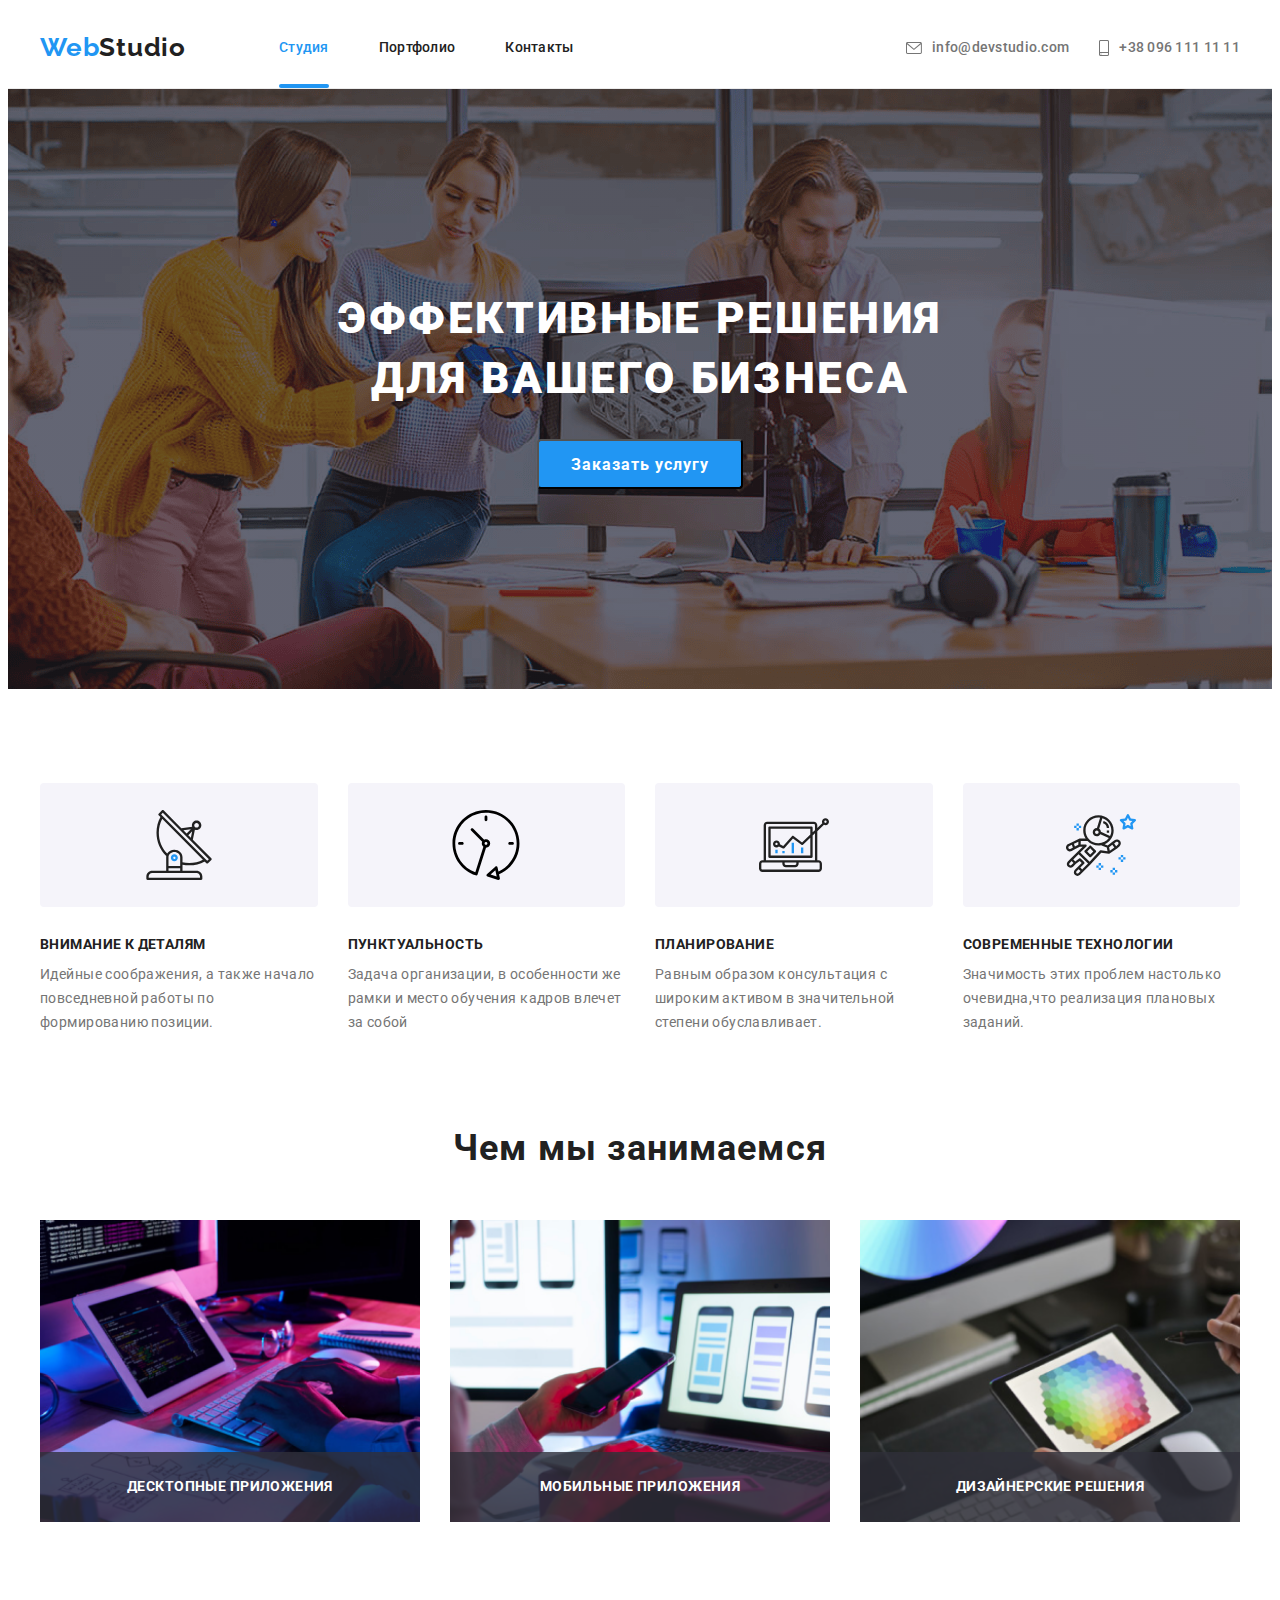
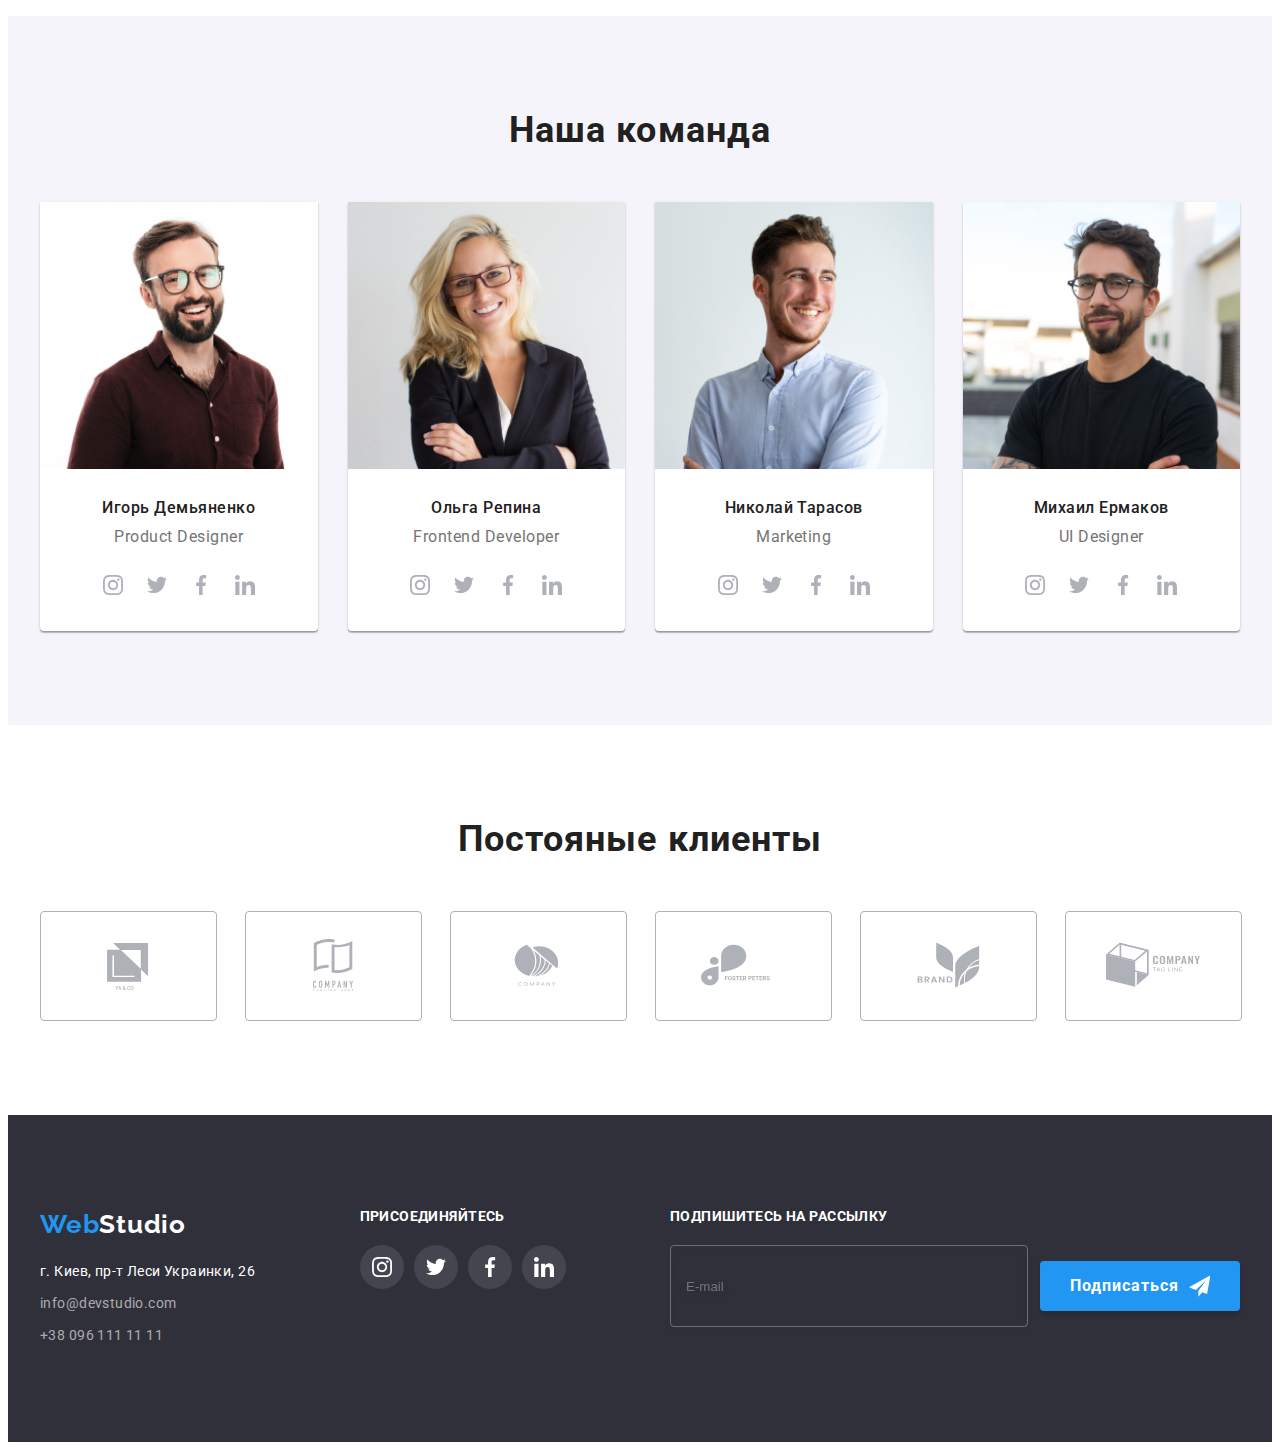
==== commit 6555f71e: "Добавляет поправки" ====
--- a/index.html
+++ b/index.html
@@ -832,7 +832,7 @@
                   <use
                     href="./images/icon.svg.svg#icon-check"
                   ></use></svg></span
-              >Соглашаюсь с рассылкой и принимаю &nbsp;
+              >Соглашаюсь с рассылкой и принимаю 
               <a href="" class="modal__term-link">
                 <span>Условия договора</span>
               </a></label
--- a/css/main.min.css
+++ b/css/main.min.css
@@ -1,2 +1,2 @@
-:root{--primary-text-color: #757575;--main-background-color: #ffffff;--secondary-white-background: #e5e5e5;--tertiary-white-background: #f5f4fa;--title-text-color: #212121;--accent-color: #2196f3;--dark-background: #2f303a;--secondary-text-color: rgba(255, 255, 255, 0.6)}p,h1,h2,h3,h4,h5,h6{margin:0}ul{margin:0;padding:0}img{display:block;width:100%;max-width:100%;height:auto}.header{background-color:var(--main-background-color);border-bottom:1px solid #ececec}.header__container{display:flex;padding:0 15px;justify-content:space-between;align-items:center;height:60px}@media screen and (min-width: 768px){.header__container{height:80px}}.hero{background-color:var(--dark-background);text-align:center;max-width:768px;height:400px;background-repeat:no-repeat;background-position:center;background-size:cover;display:flex;justify-content:center;align-items:center;background-image:linear-gradient(to right, rgba(47,48,58,0.4), rgba(47,48,58,0.4)),url(../../images/bg-img_sm.png)}@media screen and (min-device-pixel-ratio: 2), screen and (min-resolution: 192dpi), screen and (min-resolution: 2dppx){.hero{background-image:linear-gradient(to right, rgba(47,48,58,0.4), rgba(47,48,58,0.4)),url(../../images/bg-img_sm@2x.png)}}.hero__title{color:var(--main-background-color);text-transform:uppercase;margin-bottom:30px;font-weight:900;font-size:26px;line-height:1.61;letter-spacing:.06em}@media screen and (min-width: 768px) and (max-width: 1200px){.hero{max-width:1200px;background-image:linear-gradient(to right, rgba(47,48,58,0.4), rgba(47,48,58,0.4)),url(../../images/bg-img_md.png)}}@media screen and (min-width: 768px) and (max-width: 1200px) and (min-device-pixel-ratio: 2), screen and (min-width: 768px) and (max-width: 1200px) and (min-resolution: 192dpi), screen and (min-width: 768px) and (max-width: 1200px) and (min-resolution: 2dppx){.hero{background-image:linear-gradient(to right, rgba(47,48,58,0.4), rgba(47,48,58,0.4)),url(../../images/bg-img_md@2x.png)}}@media screen and (min-width: 1200px){.hero{max-width:1600px;height:600px;background-image:linear-gradient(to right, rgba(47,48,58,0.4), rgba(47,48,58,0.4)),url(../../images/bg-img_lg.png)}}@media screen and (min-width: 1200px) and (min-device-pixel-ratio: 2), screen and (min-width: 1200px) and (min-resolution: 192dpi), screen and (min-width: 1200px) and (min-resolution: 2dppx){.hero{background-image:linear-gradient(to right, rgba(47,48,58,0.4), rgba(47,48,58,0.4)),url(../../images/bg-img_lg@2x.png)}}@media screen and (min-width: 1200px){.hero__title{font-weight:900;font-size:44px;line-height:1.36;letter-spacing:.06em}}html,body{overflow-x:hidden}.list{list-style-type:none}.link{text-decoration:none}.hidden{display:none}.overflow-y-hidden{overflow-y:hidden}.current::after{content:"";width:100%;background-color:var(--accent-color);height:4px;position:absolute;left:0;bottom:0;border-radius:2px}.container{width:100%}@media screen and (max-width: 768px){.container{max-width:768px}}@media screen and (min-width: 768px) and (max-width: 1200px){.container{max-width:1200px}}@media screen and (min-width: 1200px){.container{max-width:1200px;padding-left:15px;padding-right:15px;margin:0 auto}}.section{padding:60px 15px}@media screen and (min-width: 1200px){.section{padding:94px 0}}.section-title{color:var(--title-text-color);font-weight:700;font-size:28px;line-height:1.17;letter-spacing:0.03em;margin-bottom:30px}@media screen and (min-width: 1200px){.section-title{font-size:36px;line-height:1.16;margin-bottom:50px}}.button{font-family:inherit;color:var(--main-background-color);background-color:var(--accent-color);font-weight:700;font-size:16px;line-height:1.8;letter-spacing:0.06em;cursor:pointer;border-radius:4px;padding:10px 32px;min-width:200px;height:50px}.modal__checkbox--visually-hidden{position:absolute;white-space:nowrap;width:1px;height:1px;overflow:hidden;border:0;padding:0;clip:rect(0 0 0 0);clip-path:inset(50%);margin:-1px}.modal{width:calc(100% - 30px);background-color:var(--main-background-color);box-shadow:0px 1px 3px rgba(0,0,0,0.12),0px 1px 1px rgba(0,0,0,0.14),0px 2px 1px rgba(0,0,0,0.2);border-radius:4px;top:50%;left:50%;transform:translate(-50%, -50%) scale(1);transition:transform 500ms;position:absolute;padding:40px}@media screen and (min-width: 480px){.modal{width:450px !important}}@media screen and (min-width: 1200px){.modal{width:528px;min-height:581px}}.modal__close-button{width:30px;height:30px;border-radius:50%;background:#ffffff;border:1px solid rgba(0,0,0,0.1);position:absolute;top:8px;right:8px;padding:0;cursor:pointer}.modal__close-icon{width:18px;height:18px;fill:#000000;transition-property:fill}.modal__close-button .modal__close-icon:hover,.modal__close-button .modal__close-icon:focus{fill:var(--accent-color)}textarea{resize:none;color:var(--primary-text-color);width:100%;height:120px;border:1px solid rgba(33,33,33,0.2);border-radius:4px;padding:12px 16px;font-weight:400;font-size:12px;line-height:1.16;letter-spacing:.01em}.modal__form-title{text-align:center;color:var(--title-text-color);margin-bottom:12px;font-weight:700;font-size:20px;line-height:1.15;letter-spacing:.03em}.modal__form-label{color:var(--primary-text-color);margin-bottom:4px;display:block;font-weight:400;font-size:12px;line-height:1.16;letter-spacing:.01em}.modal__agreement{color:var(--primary-text-color);font-weight:400;font-size:14px;line-height:1.7;letter-spacing:.03em}.modal__agreement .modal__check{width:16px;height:15px;border:2px solid black;border-radius:2px}.modal__check-icon{fill:transparent}.modal__checkbox:checked+.modal__agreement svg{fill:var(--main-background-color)}.modal__checkbox:checked+.modal__agreement .modal__check{background-color:var(--accent-color);border:none}.modal__submit-btn{font-family:inherit;color:var(--main-background-color);background-color:var(--accent-color);cursor:pointer;border-radius:4px;padding:10px 55px;width:200px;height:50px;box-shadow:0px 4px 4px rgba(0,0,0,0.15);border-radius:4px;border-color:transparent;font-weight:700;font-size:16px;line-height:1.8;letter-spacing:.06em;justify-self:center}.modal__form-input{width:100%;height:40px;border:1px solid rgba(33,33,33,0.2);border-radius:4px;padding-left:40px;cursor:pointer;outline:none;transition-property:border-color}.modal__form-input:hover,.modal__form-input:focus{border-color:var(--accent-color)}.modal__form-input:focus+.modal__decoration-icon{fill:var(--accent-color)}.modal__term-link{color:var(--accent-color)}.modal__form-field.modal__form-field--feedback{margin-bottom:20px}.modal__form-field{position:relative;margin-bottom:10px}.modal__decoration-icon{position:absolute;top:29px;left:12px}.modal__bottom-form{display:grid;grid-template-columns:1fr;gap:30px}.modal__check{margin-right:7px}.logo{font-family:Raleway, serif;text-decoration:none;font-weight:700;font-size:24px;line-height:1.16;letter-spacing:.03em}@media screen and (min-width: 1200px){.logo{font-weight:700;font-size:26px;line-height:1.2;letter-spacing:.03em}}.logo--black{color:var(--title-text-color);display:inline-block}@media screen and (min-width: 1200px){.logo--black{margin-right:93px}}.logo--white{color:var(--main-background-color);display:inline-block;margin-bottom:20px}.logo--accent{color:var(--accent-color)}.contacts{display:none;font-weight:500;font-size:34px;line-height:1.17;letter-spacing:.02em}@media screen and (min-width: 768px){.contacts{display:block}}@media screen and (min-width: 768px) and (max-width: 1200px){.contact-info{display:flex;flex-direction:column;font-weight:500;font-size:12px;line-height:1.16;letter-spacing:.02em}}@media screen and (min-width: 1200px){.contact-info{display:flex;flex-direction:row;font-weight:500;font-size:14px;line-height:1.14;letter-spacing:.02em}}@media screen and (min-width: 1200px){.contact-info{font-weight:500;font-size:14px;line-height:1.14;letter-spacing:.02em}}.contact-info__icon--mail,.contact-info__icon--tel{fill:var(--primary-text-color);transition-property:fill;display:none}@media screen and (min-width: 768px){.contact-info__icon--mail,.contact-info__icon--tel{display:inline-block}}@media screen and (min-width: 768px) and (max-width: 1200px){.contact-info__icon--mail,.contact-info__icon--tel{margin-right:8px}}@media screen and (min-width: 1200px){.contact-info__icon--mail,.contact-info__icon--tel{margin-right:10px}}@media screen and (min-width: 1200px){.contact-info .contact-info__item+.contact-info__item{margin-left:30px}}.contact-info__item--tel{font-weight:500;font-size:34px;line-height:1.17;letter-spacing:0.02em;margin-bottom:32px}.contact-info__item--mail{font-weight:500;font-size:24px;line-height:1.16;letter-spacing:0.02em}@media screen and (min-width: 768px) and (max-width: 1200px){.contact-info__item:first-child{margin-bottom:10px}}@media screen and (min-width: 1200px){.contact-info__item:first-child{margin-bottom:0}}.contact-info__link{display:flex;align-items:center;color:var(--primary-text-color);text-decoration-line:none;transition-property:color}.contact-info__link:hover,.contact-info__link:focus{color:var(--accent-color)}.contact-info__link:hover .contact-info__icon--mail,.contact-info__link:focus .contact-info__icon--mail{fill:var(--accent-color)}.contact-info__link:hover .contact-info__icon--tel,.contact-info__link:focus .contact-info__icon--tel{fill:var(--accent-color)}.site-nav{color:var(--title-text-color);text-decoration:none;transition-property:color;font-weight:500;font-size:40px;line-height:1.17;letter-spacing:.02em;display:flex;flex-direction:column;gap:32px}.site-nav .site-nav:hover,.site-nav .site-nav:focus{color:var(--accent-color)}@media screen and (min-width: 768px){.site-nav{flex-direction:row;font-weight:500;font-size:14px;line-height:1.14;letter-spacing:.02em}}@media screen and (min-width: 1200px){.site-nav{gap:50px}}.site-nav__link{color:var(--title-text-color)}.navigation{align-items:center;position:relative;display:none}@media screen and (min-width: 768px){.navigation{display:flex}}@media screen and (min-width: 1200px){.navigation{margin-right:auto}}.site-nav .site-nav__link.current{color:var(--accent-color);position:relative}.navigation__icon-menu{opacity:1;fill:black}.navigation__menu-button.is-active .navigation__icon-menu{opacity:0}.navigation__menu-button.is-active .navigation__icon-cross{opacity:1}.navigation__icon-cross{opacity:0;fill:black}.site-nav__link{color:var(--title-text-color)}.site-nav__link{padding-top:32px;padding-bottom:32px;display:inline-block}.site-nav .site-nav__link:hover,.site-nav .site-nav__link:focus{color:var(--accent-color)}.site-nav .site-nav__link.current{color:var(--accent-color);position:relative}.page-filter{display:flex;flex-wrap:wrap;margin-bottom:40px;row-gap:15px;column-gap:8px}@media screen and (min-width: 768px){.page-filter{flex-wrap:nowrap;justify-content:center;margin-bottom:30px}}.page-filter__button{font-family:inherit;color:var(--title-text-color);border-radius:4px;padding:6px 22px;background-color:var(--tertiary-white-background);border-color:transparent;cursor:pointer;transition-property:background-color, color, box-shadow;font-weight:500;font-size:16px;line-height:1.6;letter-spacing:.03em}.page-filter__button:hover,.page-filter__button:focus{color:var(--main-background-color);background-color:var(--accent-color);box-shadow:0px 3px 1px rgba(0,0,0,0.1),0px 1px 2px rgba(0,0,0,0.08),0px 2px 2px rgba(0,0,0,0.12)}body{font-family:Roboto, sans-serif;color:var(--primary-text-color)}.main{background-color:var(--main-background-color)}.backdrop{width:100vw;height:100vh;background-color:rgba(0,0,0,0.2);position:fixed;top:0;transition:opacity 500ms, visibility 500ms}.backdrop--is-hidden{opacity:0;visibility:hidden;pointer-events:none}.backdrop--is-hidden .modal{transform:scale(0.7)}.features__list{display:flex;flex-direction:column;align-items:center;justify-content:center;gap:30px}@media screen and (min-width: 768px){.features__list{display:grid;grid-template-columns:repeat(2, 1fr);align-items:flex-start}}@media screen and (min-width: 1200px){.features__list{grid-template-columns:repeat(4, 1fr)}}.features__title{color:var(--title-text-color);text-transform:uppercase;margin-bottom:10px;font-weight:700;font-size:14px;line-height:1.14;letter-spacing:.03em;text-align:center}@media screen and (min-width: 768px){.features__title{text-align:left}}.features__description{color:var(--primary-text-color);font-size:14px;line-height:1.7;letter-spacing:.03em;margin-bottom:0}.features__item{width:100%;display:flex;flex-direction:column;align-content:center}.features__title--hidden{display:none}.features__thumb{width:100%;aspect-ratio:3.75;padding:25px 0;border-radius:4px;background-color:var(--tertiary-white-background);margin-bottom:30px}.footer__button{box-shadow:0px 4px 4px rgba(0,0,0,0.15);border-color:transparent;padding:10px 28px;margin:0 auto}.footer__form--subscribe{max-width:450px;width:100%;justify-self:center}@media screen and (min-width: 768px) and (max-width: 1200px){.footer__form--subscribe{grid-column:1 / 3}}@media screen and (min-width: 1200px){.footer__form--subscribe{display:flex;flex-direction:column;min-width:570px}}.footer__input--subscribe{width:100%;height:50px;background-color:transparent;border:1px solid rgba(255,255,255,0.3);filter:drop-shadow(0px 4px 4px rgba(0,0,0,0.15));border-radius:4px;margin-bottom:20px;padding:15px}@media screen and (min-width: 1200px){.footer__input--subscribe{margin-bottom:0}}.footer__container--logo{justify-self:center}@media screen and (max-width: 768px){.footer__container--logo{display:grid;place-items:center}}.footer__container--subscribe{display:flex;flex-direction:column;justify-content:center;align-items:center}@media screen and (min-width: 1200px){.footer__container--subscribe{flex-direction:row;justify-content:space-between;gap:12px}}.footer__icon-send{margin-left:10px}.footer__title--subscribe{text-transform:uppercase;text-align:center;color:var(--main-background-color);margin-bottom:20px;font-weight:700;font-size:14px;line-height:1.14;letter-spacing:.03em}@media screen and (min-width: 768px){.footer__title--subscribe{text-align:left}}.footer-input{color:var(--main-background-color)}.footer__link--white{color:var(--main-background-color);transition-property:color}.footer__link--white:hover,.footer__link--white:focus{color:var(--accent-color)}.footer__link{color:var(--secondary-text-color);transition-property:color}.footer__link:hover,.footer__link:focus{color:var(--accent-color)}.footer__list .footer__item+.footer__item{margin-top:8px}.footer__item{font-style:normal;font-weight:400;font-size:14px;line-height:1.7;letter-spacing:.03em}.footer__list--socials{display:flex;justify-content:center;align-items:center;gap:10px}.footer__link--socials{width:44px;height:44px;background-color:rgba(255,255,255,0.1);border-radius:50%;cursor:pointer;transition-property:background-color}.footer__link--socials:hover,.footer__link--socials:hover{background-color:var(--accent-color)}.footer__icon--socials{fill:var(--main-background-color)}.footer__container--socials{justify-self:center;text-align:center}.footer__title--join{margin-bottom:20px;text-transform:uppercase;color:var(--main-background-color);font-weight:700;font-size:14px;line-height:1.14;letter-spacing:.03em}.footer__container--contacts{display:grid;row-gap:60px;grid-template-columns:1fr}@media screen and (min-width: 768px) and (max-width: 1200px){.footer__container--contacts{grid-template-columns:repeat(2, 1fr)}}@media screen and (min-width: 1200px){.footer__container--contacts{grid-template-columns:max-content max-content max-content;gap:0;justify-content:space-between}}.footer{background-color:var(--dark-background)}.logo-link-footer{color:var(--main-background-color);text-decoration-line:none}@media screen and (max-width: 768px){.footer__list{display:grid;place-items:center}}.clients__link{width:100%;aspect-ratio:2.28;padding:16px 0;background-color:var(--main-background-color);border-radius:4px;border:1px solid #afb1b8;cursor:pointer;transition-property:border-color}.clients__link:hover,.clients__link:focus{border-color:var(--accent-color)}.clients__link:hover .clients__icon,.clients__link:focus .clients__icon{fill:var(--accent-color)}.clients__list{display:grid;grid-template-columns:repeat(2, 1fr);gap:30px}@media screen and (min-width: 768px) and (max-width: 1200px){.clients__list{grid-template-columns:repeat(3, 1fr)}}@media screen and (min-width: 1200px){.clients__list{grid-template-columns:repeat(6, 1fr)}}.clients__icon{fill:#afb1b8;transition-property:fill;aspect-ratio:1.76;width:100%}.clients{text-align:center}.work{background-color:var(--main-background-color);padding-top:0;text-align:center;display:none}@media screen and (min-width: 1200px){.work{display:block}}.work__list{display:grid;grid-template-columns:repeat(3, 1fr);gap:30px}.work__item{position:relative}.work__img,.teamplayers__img,.portfolio-project__image{width:100%;height:auto}.work__toptext-container{width:100%;height:70px;position:absolute;left:0;bottom:0;background-color:rgba(47,48,58,0.8)}.work__toptext{text-transform:uppercase;color:var(--main-background-color);font-weight:700;font-size:14px;line-height:1.14;letter-spacing:.03em}.teamplayers__list{display:grid;grid-template-columns:1fr;gap:30px}@media screen and (min-width: 768px) and (max-width: 1200px){.teamplayers__list{grid-template-columns:repeat(2, 1fr)}}@media screen and (min-width: 1200px){.teamplayers__list{grid-template-columns:repeat(4, 1fr)}}.teamplayers__item{border-radius:0px 0px 4px 4px;background:#ffffff;box-shadow:0px 1px 3px rgba(0,0,0,0.12),0px 1px 1px rgba(0,0,0,0.14),0px 2px 1px rgba(0,0,0,0.2)}.teamplayers{background-color:var(--tertiary-white-background);text-align:center}.teamplayers__link--socials{width:44px;height:44px;background-color:var(--main-background-color);border-radius:50%;transition-property:background-color}.teamplayers__link--socials:hover,.teamplayers__link--socials:focus{background-color:var(--accent-color);cursor:pointer}.teamplayers__link--socials:hover:hover .teamplayers__icon--socials,.teamplayers__link--socials:hover:focus .teamplayers__icon--socials,.teamplayers__link--socials:focus:hover .teamplayers__icon--socials,.teamplayers__link--socials:focus:focus .teamplayers__icon--socials{fill:var(--main-background-color)}.teamplayers__list--socials{display:flex;justify-content:center;align-items:center}.teamplayers__icon--socials{fill:#afb1b8;transition-property:fill}.teamplayers__profile{padding-top:30px;padding-bottom:24px}.teamplayers__name{color:var(--title-text-color);margin-bottom:10px;font-weight:500;font-size:16px;line-height:1.18;letter-spacing:.03em}.teamplayers__position{color:var(--primary-text-color);margin-bottom:16px;font-size:16px;line-height:1.18;letter-spacing:.03em}.portfolio-project{display:grid;grid-template-columns:1fr;gap:30px}@media screen and (min-width: 768px) and (max-width: 1200px){.portfolio-project{grid-template-columns:repeat(2, 1fr)}}@media screen and (min-width: 1200px){.portfolio-project{grid-template-columns:repeat(3, 1fr)}}.portfolio-project__description{padding:20px 24px;border-bottom:1px solid #eeeeee;border-left:1px solid #eeeeee;border-right:1px solid #eeeeee}.portfolio-project__link{display:block;cursor:pointer;transition-property:box-shadow}.portfolio-project__link:hover{box-shadow:0px 1px 1px rgba(0,0,0,0.12),0px 4px 4px rgba(0,0,0,0.06),1px 4px 6px rgba(0,0,0,0.16)}.portfolio-project__item{width:100%}.portfolio-project__title{color:var(--title-text-color);font-weight:700;font-size:18px;line-height:2;letter-spacing:.06em}.portfolio-project__type{color:var(--primary-text-color);font-size:16px;line-height:1.8;letter-spacing:.03em}.portfolio-project__wrap{position:relative;overflow:hidden}.portfolio-project__toptext{position:absolute;top:0;left:0;background-color:rgba(33,150,243,0.9);color:var(--main-background-color);padding:63px 24px;height:100%;transform:translateY(101%);transition:transform 250ms linear;font-weight:400;font-size:18px;line-height:1.55;letter-spacing:.03em}.portfolio-project__link:hover .portfolio-project__toptext{transform:translateY(0)}.modal__close-icon,.modal__form-input,.contact-info__icon--mail,.contact-info__icon--tel,.contact-info__link,.site-nav,.page-filter__button,.footer__link--white,.footer__link,.footer__link--socials,.clients__link,.clients__icon,.teamplayers__link--socials,.teamplayers__icon--socials,.portfolio-project__link{transition-duration:250ms;transition-timing-function:cubic-bezier(0.4, 0, 0.2, 1)}.modal__close-button,.modal__agreement,.modal__check,.features__thumb,.footer__button,.footer__link--socials,.clients__link,.work__toptext-container,.teamplayers__link--socials{justify-content:center;align-items:center;display:flex}.navigation__menu-button{display:block;width:40px;height:40px;background-color:transparent;border:transparent;outline:transparent;position:relative;z-index:99;cursor:pointer;padding:12px 8px}@media screen and (min-width: 768px){.menu-for-mobile{display:none}}.mobile-overlay{width:100vw;min-height:100vh;position:fixed;left:0;top:0;background-color:white;z-index:10;transform:translateX(100%);transition:transform;visibility:hidden;pointer-events:none;display:flex;justify-content:space-between;flex-direction:column;padding:48px 40px;height:100vh}.mobile-menu{width:100%;height:100%;background-color:white;display:flex;flex-direction:column;justify-content:space-between}.mobile-overlay.is-open{transform:translateX(0);visibility:visible;pointer-events:initial}.mobile-menu__navigation{font-weight:500;font-size:40px;line-height:47px;letter-spacing:0.02em}.mobile-menu__socials-link{font-family:Roboto,sans-serif;font-style:normal;font-weight:500;font-size:18px;line-height:1.2;letter-spacing:0.02em;color:var(--accent-color)}.mobile-menu__socials-table-data:not(:last-child){border-right:1px solid rgba(33,33,33,0.2);padding-right:10px}.mobile-menu__socials-table-data:not(:first-child){padding-left:10px}.mobile-menu__contacts{margin-bottom:64px}
+:root{--primary-text-color: #757575;--main-background-color: #ffffff;--secondary-white-background: #e5e5e5;--tertiary-white-background: #f5f4fa;--title-text-color: #212121;--accent-color: #2196f3;--dark-background: #2f303a;--secondary-text-color: rgba(255, 255, 255, 0.6)}p,h1,h2,h3,h4,h5,h6{margin:0}ul{margin:0;padding:0}img{display:block;width:100%;max-width:100%;height:auto}.header{background-color:var(--main-background-color);border-bottom:1px solid #ececec}.header__container{display:flex;padding:0 15px;justify-content:space-between;align-items:center;height:60px}@media screen and (min-width: 768px){.header__container{height:80px}}.hero{background-color:var(--dark-background);text-align:center;max-width:768px;height:400px;background-repeat:no-repeat;background-position:center;background-size:cover;display:flex;justify-content:center;align-items:center;background-image:linear-gradient(to right, rgba(47,48,58,0.4), rgba(47,48,58,0.4)),url(../../images/bg-img_sm.png)}@media screen and (min-device-pixel-ratio: 2), screen and (min-resolution: 192dpi), screen and (min-resolution: 2dppx){.hero{background-image:linear-gradient(to right, rgba(47,48,58,0.4), rgba(47,48,58,0.4)),url(../../images/bg-img_sm@2x.png)}}.hero__title{color:var(--main-background-color);text-transform:uppercase;margin-bottom:30px;font-weight:900;font-size:26px;line-height:1.61;letter-spacing:.06em}@media screen and (min-width: 768px) and (max-width: 1200px){.hero{max-width:1200px;background-image:linear-gradient(to right, rgba(47,48,58,0.4), rgba(47,48,58,0.4)),url(../../images/bg-img_md.png)}}@media screen and (min-width: 768px) and (max-width: 1200px) and (min-device-pixel-ratio: 2), screen and (min-width: 768px) and (max-width: 1200px) and (min-resolution: 192dpi), screen and (min-width: 768px) and (max-width: 1200px) and (min-resolution: 2dppx){.hero{background-image:linear-gradient(to right, rgba(47,48,58,0.4), rgba(47,48,58,0.4)),url(../../images/bg-img_md@2x.png)}}@media screen and (min-width: 1200px){.hero{max-width:1600px;height:600px;background-image:linear-gradient(to right, rgba(47,48,58,0.4), rgba(47,48,58,0.4)),url(../../images/bg-img_lg.png)}}@media screen and (min-width: 1200px) and (min-device-pixel-ratio: 2), screen and (min-width: 1200px) and (min-resolution: 192dpi), screen and (min-width: 1200px) and (min-resolution: 2dppx){.hero{background-image:linear-gradient(to right, rgba(47,48,58,0.4), rgba(47,48,58,0.4)),url(../../images/bg-img_lg@2x.png)}}@media screen and (min-width: 1200px){.hero__title{font-weight:900;font-size:44px;line-height:1.36;letter-spacing:.06em}}html,body{overflow-x:hidden}.list{list-style-type:none}.link{text-decoration:none}.hidden{display:none}.overflow-y-hidden{overflow-y:hidden}.current::after{content:"";width:100%;background-color:var(--accent-color);height:4px;position:absolute;left:0;bottom:0;border-radius:2px}.container{width:100%}@media screen and (max-width: 768px){.container{max-width:768px}}@media screen and (min-width: 768px) and (max-width: 1200px){.container{max-width:1200px}}@media screen and (min-width: 1200px){.container{max-width:1200px;padding-left:15px;padding-right:15px;margin:0 auto}}.section{padding:60px 15px}@media screen and (min-width: 1200px){.section{padding:94px 0}}.section-title{color:var(--title-text-color);font-weight:700;font-size:28px;line-height:1.17;letter-spacing:0.03em;margin-bottom:30px}@media screen and (min-width: 1200px){.section-title{font-size:36px;line-height:1.16;margin-bottom:50px}}.button{font-family:inherit;color:var(--main-background-color);background-color:var(--accent-color);font-weight:700;font-size:16px;line-height:1.8;letter-spacing:0.06em;cursor:pointer;border-radius:4px;padding:10px 32px;min-width:200px;height:50px}.modal__checkbox--visually-hidden{position:absolute;white-space:nowrap;width:1px;height:1px;overflow:hidden;border:0;padding:0;clip:rect(0 0 0 0);clip-path:inset(50%);margin:-1px}.modal{width:calc(100% - 30px);background-color:var(--main-background-color);box-shadow:0px 1px 3px rgba(0,0,0,0.12),0px 1px 1px rgba(0,0,0,0.14),0px 2px 1px rgba(0,0,0,0.2);border-radius:4px;top:50%;left:50%;transform:translate(-50%, -50%) scale(1);transition:transform 500ms;position:absolute;padding:40px}@media screen and (min-width: 480px){.modal{width:450px !important}}@media screen and (min-width: 1200px){.modal{width:528px;min-height:581px}}.modal__close-button{width:30px;height:30px;border-radius:50%;background:#ffffff;border:1px solid rgba(0,0,0,0.1);position:absolute;top:8px;right:8px;padding:0;cursor:pointer}.modal__close-icon{width:18px;height:18px;fill:#000000;transition-property:fill}.modal__close-button .modal__close-icon:hover,.modal__close-button .modal__close-icon:focus{fill:var(--accent-color)}textarea{resize:none;color:var(--primary-text-color);width:100%;height:120px;border:1px solid rgba(33,33,33,0.2);border-radius:4px;padding:12px 16px;font-weight:400;font-size:12px;line-height:1.16;letter-spacing:.01em}.modal__form-title{text-align:center;color:var(--title-text-color);margin-bottom:12px;font-weight:700;font-size:20px;line-height:1.15;letter-spacing:.03em}.modal__form-label{color:var(--primary-text-color);margin-bottom:4px;display:block;font-weight:400;font-size:12px;line-height:1.16;letter-spacing:.01em}.modal__agreement{color:var(--primary-text-color);font-weight:400;font-size:14px;line-height:1.7;letter-spacing:.03em}.modal__agreement .modal__check{width:16px;height:15px;border:2px solid black;border-radius:2px}.modal__check-icon{fill:transparent}.modal__checkbox:checked+.modal__agreement svg{fill:var(--main-background-color)}.modal__checkbox:checked+.modal__agreement .modal__check{background-color:var(--accent-color);border:none}.modal__submit-btn{font-family:inherit;color:var(--main-background-color);background-color:var(--accent-color);cursor:pointer;border-radius:4px;padding:10px 55px;width:200px;height:50px;box-shadow:0px 4px 4px rgba(0,0,0,0.15);border-radius:4px;border-color:transparent;font-weight:700;font-size:16px;line-height:1.8;letter-spacing:.06em;justify-self:center}.modal__form-input{width:100%;height:40px;border:1px solid rgba(33,33,33,0.2);border-radius:4px;padding-left:40px;cursor:pointer;outline:none;transition-property:border-color}.modal__form-input:hover,.modal__form-input:focus{border-color:var(--accent-color)}.modal__form-input:focus+.modal__decoration-icon{fill:var(--accent-color)}.modal__term-link{color:var(--accent-color)}.modal__form-field.modal__form-field--feedback{margin-bottom:20px}.modal__form-field{position:relative;margin-bottom:10px}.modal__decoration-icon{position:absolute;top:29px;left:12px}.modal__bottom-form{display:grid;grid-template-columns:1fr;gap:30px}.modal__check{margin-right:7px}.logo{font-family:Raleway, serif;text-decoration:none;font-weight:700;font-size:24px;line-height:1.16;letter-spacing:.03em}@media screen and (min-width: 1200px){.logo{font-weight:700;font-size:26px;line-height:1.2;letter-spacing:.03em}}.logo--black{color:var(--title-text-color);display:inline-block}@media screen and (min-width: 1200px){.logo--black{margin-right:93px}}.logo--white{color:var(--main-background-color);display:inline-block;margin-bottom:20px}.logo--accent{color:var(--accent-color)}.contacts{display:none;font-weight:500;font-size:34px;line-height:1.17;letter-spacing:.02em}@media screen and (min-width: 768px){.contacts{display:block}}@media screen and (min-width: 768px) and (max-width: 1200px){.contact-info{display:flex;flex-direction:column;font-weight:500;font-size:12px;line-height:1.16;letter-spacing:.02em}}@media screen and (min-width: 1200px){.contact-info{display:flex;flex-direction:row;font-weight:500;font-size:14px;line-height:1.14;letter-spacing:.02em}}@media screen and (min-width: 1200px){.contact-info{font-weight:500;font-size:14px;line-height:1.14;letter-spacing:.02em}}.contact-info__icon--mail,.contact-info__icon--tel{fill:var(--primary-text-color);transition-property:fill;display:none}@media screen and (min-width: 768px){.contact-info__icon--mail,.contact-info__icon--tel{display:inline-block}}@media screen and (min-width: 768px) and (max-width: 1200px){.contact-info__icon--mail,.contact-info__icon--tel{margin-right:8px}}@media screen and (min-width: 1200px){.contact-info__icon--mail,.contact-info__icon--tel{margin-right:10px}}@media screen and (min-width: 1200px){.contact-info .contact-info__item+.contact-info__item{margin-left:30px}}.contact-info__item--tel{font-weight:500;font-size:34px;line-height:1.17;letter-spacing:0.02em;margin-bottom:32px}.contact-info__item--mail{font-weight:500;font-size:24px;line-height:1.16;letter-spacing:0.02em}@media screen and (min-width: 768px) and (max-width: 1200px){.contact-info__item:first-child{margin-bottom:10px}}@media screen and (min-width: 1200px){.contact-info__item:first-child{margin-bottom:0}}.contact-info__link{display:flex;align-items:center;color:var(--primary-text-color);text-decoration-line:none;transition-property:color}.contact-info__link:hover,.contact-info__link:focus{color:var(--accent-color)}.contact-info__link:hover .contact-info__icon--mail,.contact-info__link:focus .contact-info__icon--mail{fill:var(--accent-color)}.contact-info__link:hover .contact-info__icon--tel,.contact-info__link:focus .contact-info__icon--tel{fill:var(--accent-color)}.site-nav{color:var(--title-text-color);text-decoration:none;transition-property:color;font-weight:500;font-size:40px;line-height:1.17;letter-spacing:.02em;display:flex;flex-direction:column;gap:32px}.site-nav .site-nav:hover,.site-nav .site-nav:focus{color:var(--accent-color)}@media screen and (min-width: 768px){.site-nav{flex-direction:row;font-weight:500;font-size:14px;line-height:1.14;letter-spacing:.02em}}@media screen and (min-width: 1200px){.site-nav{gap:50px}}.site-nav__link{color:var(--title-text-color)}.navigation{align-items:center;position:relative;display:none}@media screen and (min-width: 768px){.navigation{display:flex}}@media screen and (min-width: 1200px){.navigation{margin-right:auto}}.site-nav .site-nav__link.current{color:var(--accent-color);position:relative}.navigation__icon-menu{opacity:1;fill:black}.navigation__menu-button.is-active .navigation__icon-menu{opacity:0}.navigation__menu-button.is-active .navigation__icon-cross{opacity:1}.navigation__icon-cross{opacity:0;fill:black}.site-nav__link{color:var(--title-text-color)}.site-nav__link{padding-top:32px;padding-bottom:32px;display:inline-block}.site-nav .site-nav__link:hover,.site-nav .site-nav__link:focus{color:var(--accent-color)}.site-nav .site-nav__link.current{color:var(--accent-color);position:relative}.page-filter{display:flex;flex-wrap:wrap;margin-bottom:40px;row-gap:15px;column-gap:8px}@media screen and (min-width: 768px){.page-filter{flex-wrap:nowrap;justify-content:center;margin-bottom:30px}}.page-filter__button{font-family:inherit;color:var(--title-text-color);border-radius:4px;padding:6px 22px;background-color:var(--tertiary-white-background);border-color:transparent;cursor:pointer;transition-property:background-color, color, box-shadow;font-weight:500;font-size:16px;line-height:1.6;letter-spacing:.03em}.page-filter__button:hover,.page-filter__button:focus{color:var(--main-background-color);background-color:var(--accent-color);box-shadow:0px 3px 1px rgba(0,0,0,0.1),0px 1px 2px rgba(0,0,0,0.08),0px 2px 2px rgba(0,0,0,0.12)}body{font-family:Roboto, sans-serif;color:var(--primary-text-color)}.main{background-color:var(--main-background-color)}.backdrop{width:100vw;height:100vh;background-color:rgba(0,0,0,0.2);position:fixed;top:0;transition:opacity 500ms, visibility 500ms}.backdrop--is-hidden{opacity:0;visibility:hidden;pointer-events:none}.backdrop--is-hidden .modal{transform:scale(0.7)}.features__list{display:flex;flex-direction:column;align-items:center;justify-content:center;gap:30px}@media screen and (min-width: 768px){.features__list{display:grid;grid-template-columns:repeat(2, 1fr);align-items:flex-start}}@media screen and (min-width: 1200px){.features__list{grid-template-columns:repeat(4, 1fr)}}.features__title{color:var(--title-text-color);text-transform:uppercase;margin-bottom:10px;font-weight:700;font-size:14px;line-height:1.14;letter-spacing:.03em;text-align:center}@media screen and (min-width: 768px){.features__title{text-align:left}}.features__description{color:var(--primary-text-color);font-size:14px;line-height:1.7;letter-spacing:.03em;margin-bottom:0}.features__item{width:100%;display:flex;flex-direction:column;align-content:center}.features__title--hidden{display:none}.features__thumb{width:100%;aspect-ratio:3.75;padding:25px 0;border-radius:4px;background-color:var(--tertiary-white-background);margin-bottom:30px}.footer__button{box-shadow:0px 4px 4px rgba(0,0,0,0.15);border-color:transparent;padding:10px 28px;margin:0 auto}.footer__form--subscribe{max-width:450px;width:100%;justify-self:center}@media screen and (min-width: 768px) and (max-width: 1200px){.footer__form--subscribe{grid-column:1 / 3}}@media screen and (min-width: 1200px){.footer__form--subscribe{display:flex;flex-direction:column;min-width:570px;grid-column:auto}}.footer__input--subscribe{width:100%;height:50px;background-color:transparent;border:1px solid rgba(255,255,255,0.3);filter:drop-shadow(0px 4px 4px rgba(0,0,0,0.15));border-radius:4px;margin-bottom:20px;padding:15px}@media screen and (min-width: 1200px){.footer__input--subscribe{margin-bottom:0}}.footer__container--logo{justify-self:center}@media screen and (max-width: 768px){.footer__container--logo{display:grid;place-items:center}}.footer__container--subscribe{display:flex;flex-direction:column;justify-content:center;align-items:center}@media screen and (min-width: 1200px){.footer__container--subscribe{flex-direction:row;justify-content:space-between;gap:12px}}.footer__icon-send{margin-left:10px}.footer__title--subscribe{text-transform:uppercase;text-align:center;color:var(--main-background-color);margin-bottom:20px;font-weight:700;font-size:14px;line-height:1.14;letter-spacing:.03em}@media screen and (min-width: 1200px){.footer__title--subscribe{text-align:left}}.footer-input{color:var(--main-background-color)}.footer__link--white{color:var(--main-background-color);transition-property:color}.footer__link--white:hover,.footer__link--white:focus{color:var(--accent-color)}.footer__link{color:var(--secondary-text-color);transition-property:color}.footer__link:hover,.footer__link:focus{color:var(--accent-color)}.footer__list .footer__item+.footer__item{margin-top:8px}.footer__item{font-style:normal;font-weight:400;font-size:14px;line-height:1.7;letter-spacing:.03em}.footer__list--socials{display:flex;justify-content:center;align-items:center;gap:10px}.footer__link--socials{width:44px;height:44px;background-color:rgba(255,255,255,0.1);border-radius:50%;cursor:pointer;transition-property:background-color}.footer__link--socials:hover,.footer__link--socials:hover{background-color:var(--accent-color)}.footer__icon--socials{fill:var(--main-background-color)}.footer__container--socials{justify-self:center;text-align:center}.footer__title--join{margin-bottom:20px;text-transform:uppercase;color:var(--main-background-color);font-weight:700;font-size:14px;line-height:1.14;letter-spacing:.03em;text-align:center}@media screen and (min-width: 1200px){.footer__title--join{text-align:left}}.footer__container--contacts{display:grid;row-gap:60px;grid-template-columns:1fr}@media screen and (min-width: 768px) and (max-width: 1200px){.footer__container--contacts{grid-template-columns:repeat(2, 1fr)}}@media screen and (min-width: 1200px){.footer__container--contacts{grid-template-columns:max-content max-content max-content;gap:0;justify-content:space-between}}.footer{background-color:var(--dark-background)}.logo-link-footer{color:var(--main-background-color);text-decoration-line:none}@media screen and (max-width: 768px){.footer__list{display:grid;place-items:center}}.clients__link{width:100%;aspect-ratio:2.28;padding:16px 0;background-color:var(--main-background-color);border-radius:4px;border:1px solid #afb1b8;cursor:pointer;transition-property:border-color}.clients__link:hover,.clients__link:focus{border-color:var(--accent-color)}.clients__link:hover .clients__icon,.clients__link:focus .clients__icon{fill:var(--accent-color)}.clients__list{display:grid;grid-template-columns:repeat(2, 1fr);gap:30px}@media screen and (min-width: 768px) and (max-width: 1200px){.clients__list{grid-template-columns:repeat(3, 1fr)}}@media screen and (min-width: 1200px){.clients__list{grid-template-columns:repeat(6, 1fr)}}.clients__icon{fill:#afb1b8;transition-property:fill;aspect-ratio:1.76;width:100%}.clients{text-align:center}.work{background-color:var(--main-background-color);padding-top:0;text-align:center;display:none}@media screen and (min-width: 1200px){.work{display:block}}.work__list{display:grid;grid-template-columns:repeat(3, 1fr);gap:30px}.work__item{position:relative}.work__img,.teamplayers__img,.portfolio-project__image{width:100%;height:auto}.work__toptext-container{width:100%;height:70px;position:absolute;left:0;bottom:0;background-color:rgba(47,48,58,0.8)}.work__toptext{text-transform:uppercase;color:var(--main-background-color);font-weight:700;font-size:14px;line-height:1.14;letter-spacing:.03em}.teamplayers__list{display:grid;grid-template-columns:1fr;gap:30px}@media screen and (min-width: 768px) and (max-width: 1200px){.teamplayers__list{grid-template-columns:repeat(2, 1fr)}}@media screen and (min-width: 1200px){.teamplayers__list{grid-template-columns:repeat(4, 1fr)}}.teamplayers__item{border-radius:0px 0px 4px 4px;background:#ffffff;box-shadow:0px 1px 3px rgba(0,0,0,0.12),0px 1px 1px rgba(0,0,0,0.14),0px 2px 1px rgba(0,0,0,0.2)}.teamplayers{background-color:var(--tertiary-white-background);text-align:center}.teamplayers__link--socials{width:44px;height:44px;background-color:var(--main-background-color);border-radius:50%;transition-property:background-color}.teamplayers__link--socials:hover,.teamplayers__link--socials:focus{background-color:var(--accent-color);cursor:pointer}.teamplayers__link--socials:hover:hover .teamplayers__icon--socials,.teamplayers__link--socials:hover:focus .teamplayers__icon--socials,.teamplayers__link--socials:focus:hover .teamplayers__icon--socials,.teamplayers__link--socials:focus:focus .teamplayers__icon--socials{fill:var(--main-background-color)}.teamplayers__list--socials{display:flex;justify-content:center;align-items:center}.teamplayers__icon--socials{fill:#afb1b8;transition-property:fill}.teamplayers__profile{padding-top:30px;padding-bottom:24px}.teamplayers__name{color:var(--title-text-color);margin-bottom:10px;font-weight:500;font-size:16px;line-height:1.18;letter-spacing:.03em}.teamplayers__position{color:var(--primary-text-color);margin-bottom:16px;font-size:16px;line-height:1.18;letter-spacing:.03em}.portfolio-project{display:grid;grid-template-columns:1fr;gap:30px}@media screen and (min-width: 768px) and (max-width: 1200px){.portfolio-project{grid-template-columns:repeat(2, 1fr)}}@media screen and (min-width: 1200px){.portfolio-project{grid-template-columns:repeat(3, 1fr)}}.portfolio-project__description{padding:20px 24px;border-bottom:1px solid #eeeeee;border-left:1px solid #eeeeee;border-right:1px solid #eeeeee}.portfolio-project__link{display:block;cursor:pointer;transition-property:box-shadow}.portfolio-project__link:hover{box-shadow:0px 1px 1px rgba(0,0,0,0.12),0px 4px 4px rgba(0,0,0,0.06),1px 4px 6px rgba(0,0,0,0.16)}.portfolio-project__item{width:100%}.portfolio-project__title{color:var(--title-text-color);font-weight:700;font-size:18px;line-height:2;letter-spacing:.06em}.portfolio-project__type{color:var(--primary-text-color);font-size:16px;line-height:1.8;letter-spacing:.03em}.portfolio-project__wrap{position:relative;overflow:hidden}.portfolio-project__toptext{position:absolute;top:0;left:0;background-color:rgba(33,150,243,0.9);color:var(--main-background-color);padding:63px 24px;height:100%;transform:translateY(101%);transition:transform 250ms linear;font-weight:400;font-size:18px;line-height:1.55;letter-spacing:.03em}.portfolio-project__link:hover .portfolio-project__toptext{transform:translateY(0)}.modal__close-icon,.modal__form-input,.contact-info__icon--mail,.contact-info__icon--tel,.contact-info__link,.site-nav,.page-filter__button,.footer__link--white,.footer__link,.footer__link--socials,.clients__link,.clients__icon,.teamplayers__link--socials,.teamplayers__icon--socials,.portfolio-project__link{transition-duration:250ms;transition-timing-function:cubic-bezier(0.4, 0, 0.2, 1)}.modal__close-button,.modal__check,.features__thumb,.footer__button,.footer__link--socials,.clients__link,.work__toptext-container,.teamplayers__link--socials{justify-content:center;align-items:center;display:flex}.navigation__menu-button{display:block;width:40px;height:40px;background-color:transparent;border:transparent;outline:transparent;position:relative;z-index:99;cursor:pointer;padding:12px 8px}@media screen and (min-width: 768px){.menu-for-mobile{display:none}}.mobile-overlay{width:100vw;min-height:100vh;position:fixed;left:0;top:0;background-color:white;z-index:10;transform:translateX(100%);transition:transform;visibility:hidden;pointer-events:none;display:flex;justify-content:space-between;flex-direction:column;padding:48px 40px;height:100vh}.mobile-menu{width:100%;height:100%;background-color:white;display:flex;flex-direction:column;justify-content:space-between}.mobile-overlay.is-open{transform:translateX(0);visibility:visible;pointer-events:initial}.mobile-menu__navigation{font-weight:500;font-size:40px;line-height:47px;letter-spacing:0.02em}.mobile-menu__socials-link{font-family:Roboto,sans-serif;font-style:normal;font-weight:500;font-size:18px;line-height:1.2;letter-spacing:0.02em;color:var(--accent-color)}.mobile-menu__socials-table-data:not(:last-child){border-right:1px solid rgba(33,33,33,0.2);padding-right:10px}.mobile-menu__socials-table-data:not(:first-child){padding-left:10px}.mobile-menu__contacts{margin-bottom:64px}
 /*# sourceMappingURL=main.min.css.map */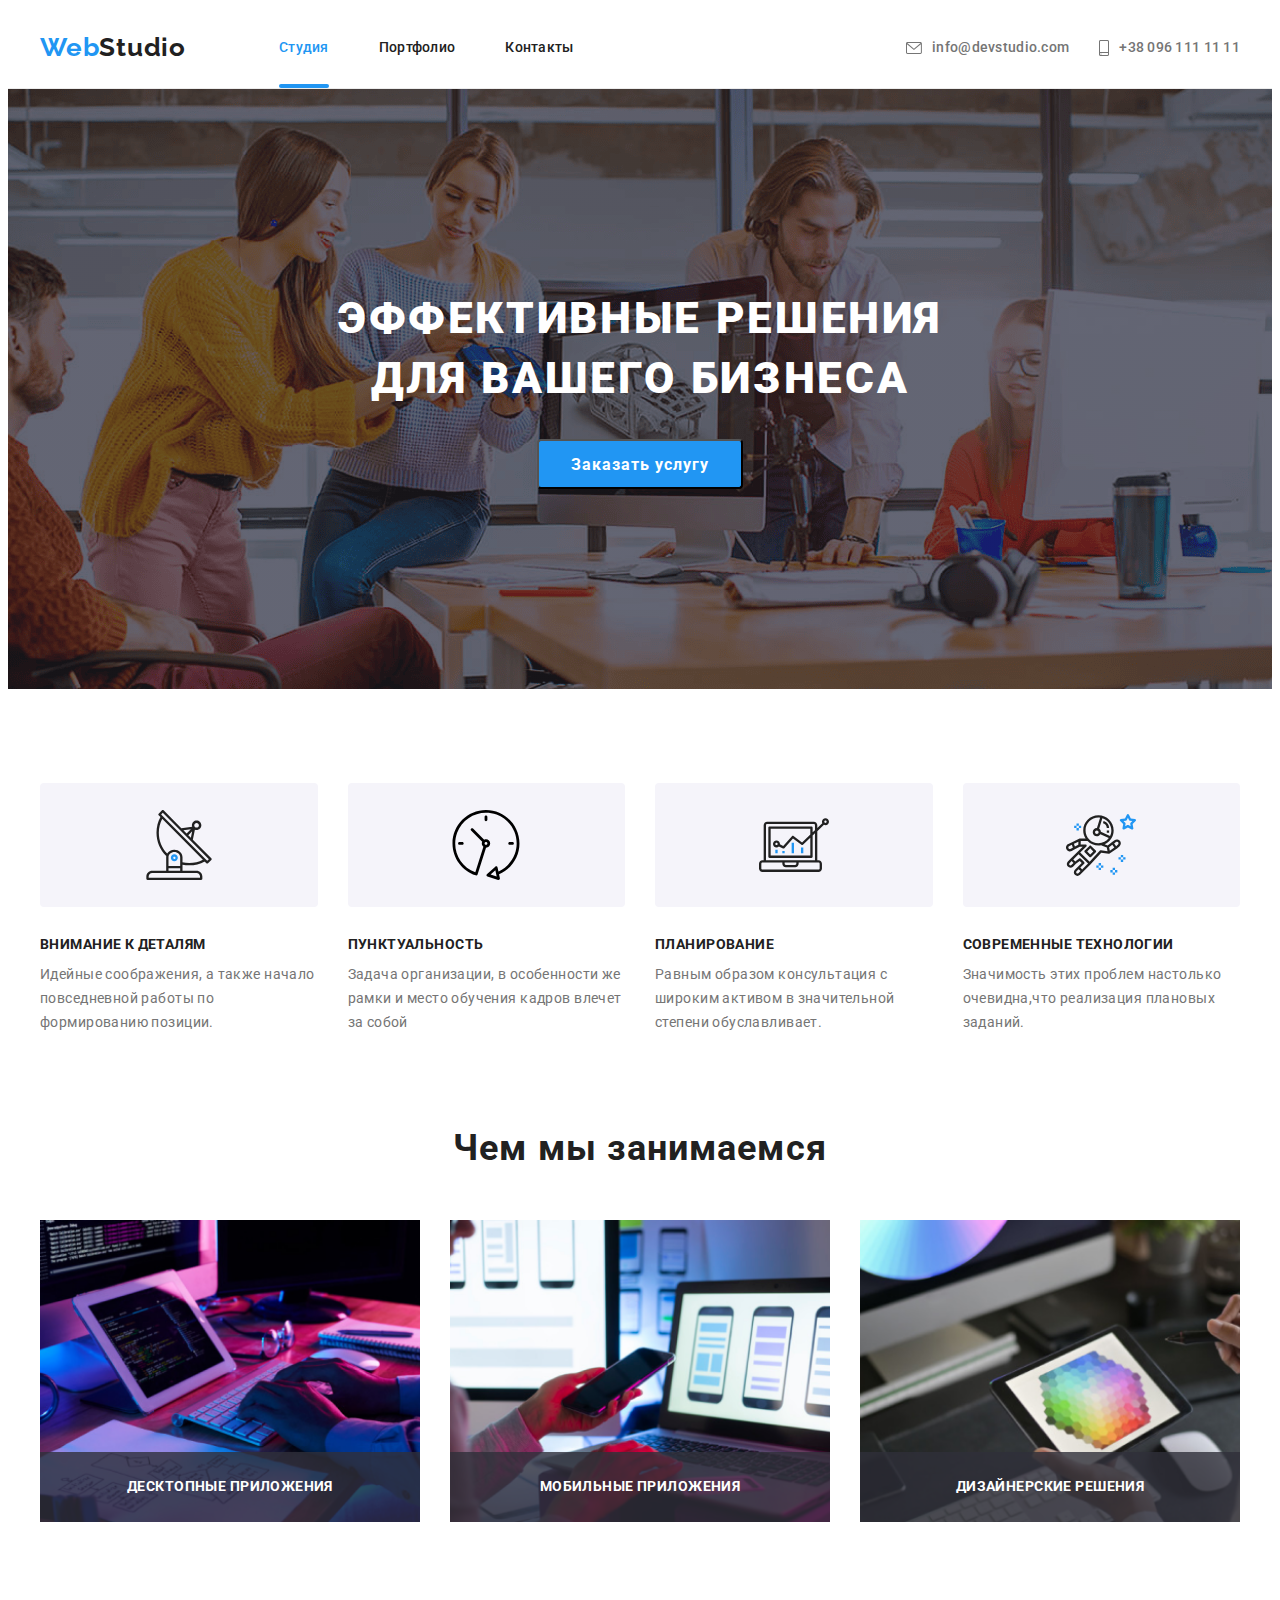
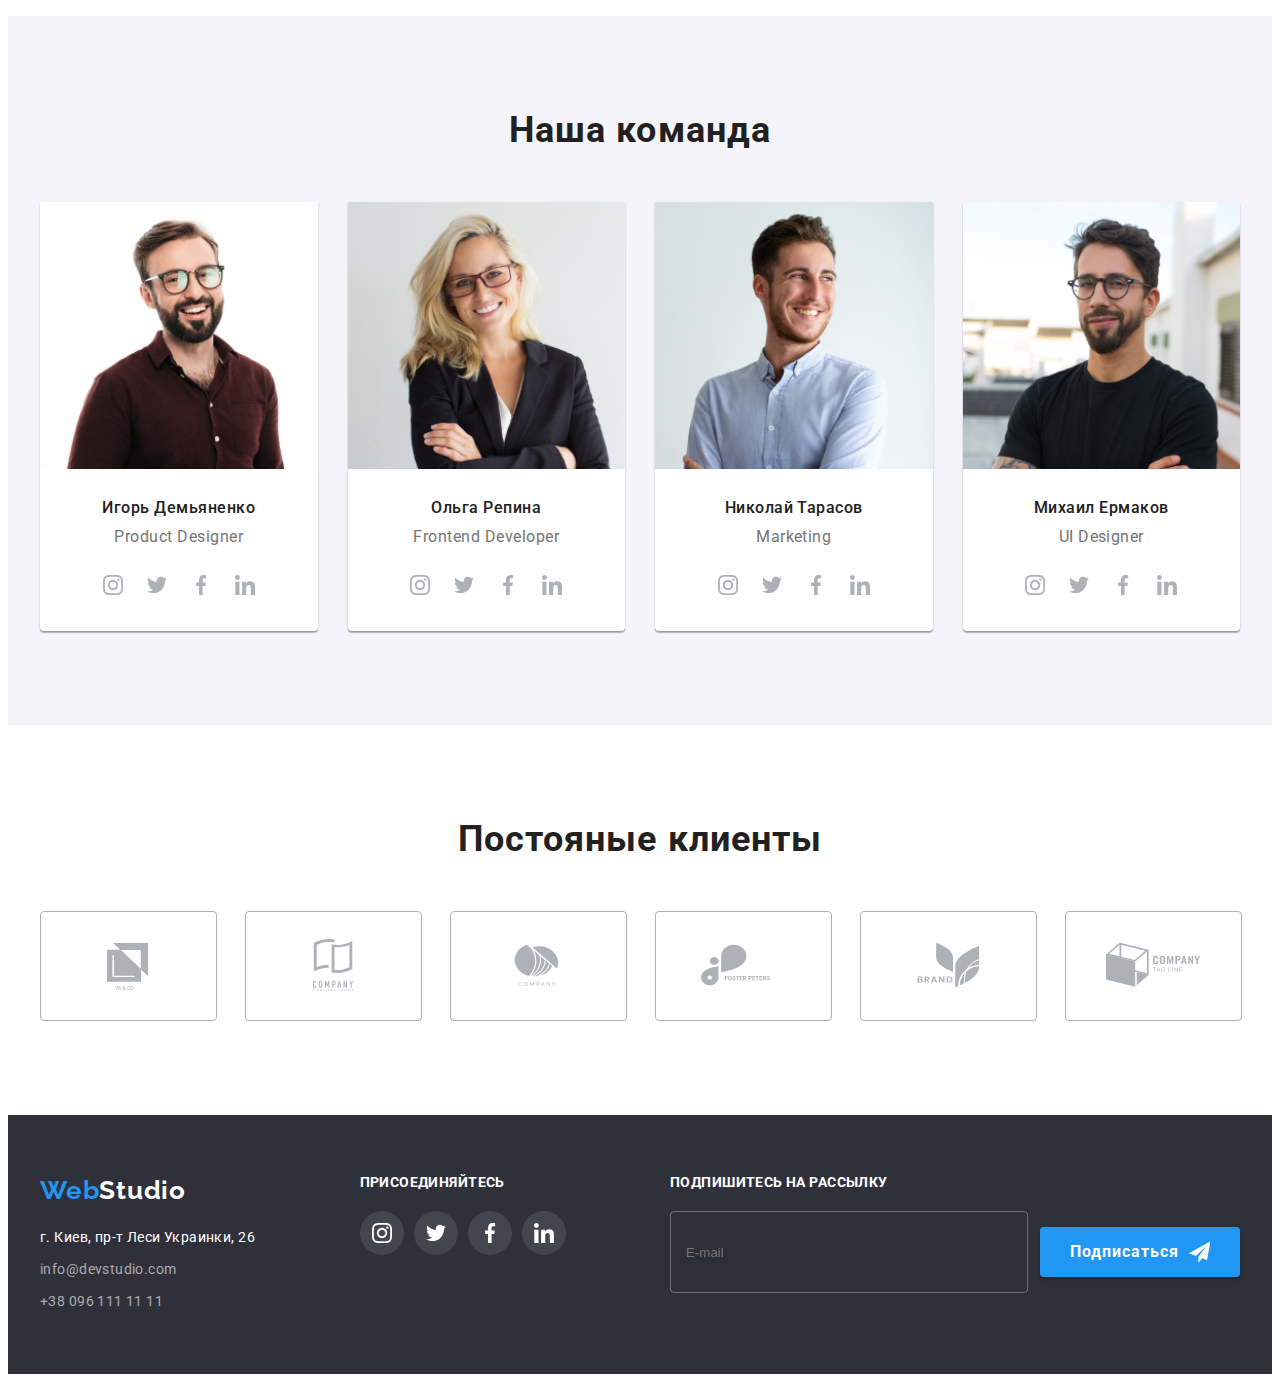
==== commit 210825f8: "Дополнительные поправки по дз" ====
--- a/index.html
+++ b/index.html
@@ -377,17 +377,12 @@
             </li>
 
             <li class="teamplayers__item">
-              <!-- <img
-                class="teamplayers__img"
-                src="./images/frontend.jpeg.jpg"
-                alt="Девушка-блондинка, в очках,в черном пиджаке."
-                width="270"
-              /> -->
-
+              
               <picture>
               
                 <source media="(min-width: 768px) and (max-width: 1200px)"
-                  srcset="./images/second-teamplayer-img_md.png, ./images/second-teamplayer-img_md@2x.png 2x">
+                  srcset="./images/second-teamplyer-img_md.png, ./images/second-teamplyer-img_md@2x.png 2x">
+
                 <source media="(min-width: 1200px)"
                   srcset="./images/second-teamplyer-img_lg.png, ./images/second-teamplyer-img_lg.png 2x">
                 <img class="teamplayers__img" alt="Девушка-блондинка, в очках,в черном пиджаке." width="270"
@@ -395,6 +390,7 @@
                   srcset="./images/second-teamplayer-img_sm.png, ./images/second-teamplayer-img_sm@2x.png 2x">
               
               </picture>
+              
 
               <div class="teamplayers__profile">
                 <h3 class="teamplayers__name">Ольга Репина</h3>
@@ -455,12 +451,7 @@
             </li>
 
             <li class="teamplayers__item">
-              <!-- <img
-                class="teamplayers__img"
-                src="./images/marketing.jpeg.jpg"
-                alt="Парень в светло-голубой рубашке."
-                width="270"
-              /> -->
+              
 
                 <picture>
                 
@@ -664,7 +655,7 @@
 
     <!--Футер-->
 
-    <footer class="footer section">
+    <footer class="footer">
       <div class="footer__container--contacts container">
         <div class="footer__container--logo">
           <a href="" class="logo logo--white"
--- a/css/main.min.css
+++ b/css/main.min.css
@@ -1,2 +1,2 @@
-:root{--primary-text-color: #757575;--main-background-color: #ffffff;--secondary-white-background: #e5e5e5;--tertiary-white-background: #f5f4fa;--title-text-color: #212121;--accent-color: #2196f3;--dark-background: #2f303a;--secondary-text-color: rgba(255, 255, 255, 0.6)}p,h1,h2,h3,h4,h5,h6{margin:0}ul{margin:0;padding:0}img{display:block;width:100%;max-width:100%;height:auto}.header{background-color:var(--main-background-color);border-bottom:1px solid #ececec}.header__container{display:flex;padding:0 15px;justify-content:space-between;align-items:center;height:60px}@media screen and (min-width: 768px){.header__container{height:80px}}.hero{background-color:var(--dark-background);text-align:center;max-width:768px;height:400px;background-repeat:no-repeat;background-position:center;background-size:cover;display:flex;justify-content:center;align-items:center;background-image:linear-gradient(to right, rgba(47,48,58,0.4), rgba(47,48,58,0.4)),url(../../images/bg-img_sm.png)}@media screen and (min-device-pixel-ratio: 2), screen and (min-resolution: 192dpi), screen and (min-resolution: 2dppx){.hero{background-image:linear-gradient(to right, rgba(47,48,58,0.4), rgba(47,48,58,0.4)),url(../../images/bg-img_sm@2x.png)}}.hero__title{color:var(--main-background-color);text-transform:uppercase;margin-bottom:30px;font-weight:900;font-size:26px;line-height:1.61;letter-spacing:.06em}@media screen and (min-width: 768px) and (max-width: 1200px){.hero{max-width:1200px;background-image:linear-gradient(to right, rgba(47,48,58,0.4), rgba(47,48,58,0.4)),url(../../images/bg-img_md.png)}}@media screen and (min-width: 768px) and (max-width: 1200px) and (min-device-pixel-ratio: 2), screen and (min-width: 768px) and (max-width: 1200px) and (min-resolution: 192dpi), screen and (min-width: 768px) and (max-width: 1200px) and (min-resolution: 2dppx){.hero{background-image:linear-gradient(to right, rgba(47,48,58,0.4), rgba(47,48,58,0.4)),url(../../images/bg-img_md@2x.png)}}@media screen and (min-width: 1200px){.hero{max-width:1600px;height:600px;background-image:linear-gradient(to right, rgba(47,48,58,0.4), rgba(47,48,58,0.4)),url(../../images/bg-img_lg.png)}}@media screen and (min-width: 1200px) and (min-device-pixel-ratio: 2), screen and (min-width: 1200px) and (min-resolution: 192dpi), screen and (min-width: 1200px) and (min-resolution: 2dppx){.hero{background-image:linear-gradient(to right, rgba(47,48,58,0.4), rgba(47,48,58,0.4)),url(../../images/bg-img_lg@2x.png)}}@media screen and (min-width: 1200px){.hero__title{font-weight:900;font-size:44px;line-height:1.36;letter-spacing:.06em}}html,body{overflow-x:hidden}.list{list-style-type:none}.link{text-decoration:none}.hidden{display:none}.overflow-y-hidden{overflow-y:hidden}.current::after{content:"";width:100%;background-color:var(--accent-color);height:4px;position:absolute;left:0;bottom:0;border-radius:2px}.container{width:100%}@media screen and (max-width: 768px){.container{max-width:768px}}@media screen and (min-width: 768px) and (max-width: 1200px){.container{max-width:1200px}}@media screen and (min-width: 1200px){.container{max-width:1200px;padding-left:15px;padding-right:15px;margin:0 auto}}.section{padding:60px 15px}@media screen and (min-width: 1200px){.section{padding:94px 0}}.section-title{color:var(--title-text-color);font-weight:700;font-size:28px;line-height:1.17;letter-spacing:0.03em;margin-bottom:30px}@media screen and (min-width: 1200px){.section-title{font-size:36px;line-height:1.16;margin-bottom:50px}}.button{font-family:inherit;color:var(--main-background-color);background-color:var(--accent-color);font-weight:700;font-size:16px;line-height:1.8;letter-spacing:0.06em;cursor:pointer;border-radius:4px;padding:10px 32px;min-width:200px;height:50px}.modal__checkbox--visually-hidden{position:absolute;white-space:nowrap;width:1px;height:1px;overflow:hidden;border:0;padding:0;clip:rect(0 0 0 0);clip-path:inset(50%);margin:-1px}.modal{width:calc(100% - 30px);background-color:var(--main-background-color);box-shadow:0px 1px 3px rgba(0,0,0,0.12),0px 1px 1px rgba(0,0,0,0.14),0px 2px 1px rgba(0,0,0,0.2);border-radius:4px;top:50%;left:50%;transform:translate(-50%, -50%) scale(1);transition:transform 500ms;position:absolute;padding:40px}@media screen and (min-width: 480px){.modal{width:450px !important}}@media screen and (min-width: 1200px){.modal{width:528px;min-height:581px}}.modal__close-button{width:30px;height:30px;border-radius:50%;background:#ffffff;border:1px solid rgba(0,0,0,0.1);position:absolute;top:8px;right:8px;padding:0;cursor:pointer}.modal__close-icon{width:18px;height:18px;fill:#000000;transition-property:fill}.modal__close-button .modal__close-icon:hover,.modal__close-button .modal__close-icon:focus{fill:var(--accent-color)}textarea{resize:none;color:var(--primary-text-color);width:100%;height:120px;border:1px solid rgba(33,33,33,0.2);border-radius:4px;padding:12px 16px;font-weight:400;font-size:12px;line-height:1.16;letter-spacing:.01em}.modal__form-title{text-align:center;color:var(--title-text-color);margin-bottom:12px;font-weight:700;font-size:20px;line-height:1.15;letter-spacing:.03em}.modal__form-label{color:var(--primary-text-color);margin-bottom:4px;display:block;font-weight:400;font-size:12px;line-height:1.16;letter-spacing:.01em}.modal__agreement{color:var(--primary-text-color);font-weight:400;font-size:14px;line-height:1.7;letter-spacing:.03em}.modal__agreement .modal__check{width:16px;height:15px;border:2px solid black;border-radius:2px}.modal__check-icon{fill:transparent}.modal__checkbox:checked+.modal__agreement svg{fill:var(--main-background-color)}.modal__checkbox:checked+.modal__agreement .modal__check{background-color:var(--accent-color);border:none}.modal__submit-btn{font-family:inherit;color:var(--main-background-color);background-color:var(--accent-color);cursor:pointer;border-radius:4px;padding:10px 55px;width:200px;height:50px;box-shadow:0px 4px 4px rgba(0,0,0,0.15);border-radius:4px;border-color:transparent;font-weight:700;font-size:16px;line-height:1.8;letter-spacing:.06em;justify-self:center}.modal__form-input{width:100%;height:40px;border:1px solid rgba(33,33,33,0.2);border-radius:4px;padding-left:40px;cursor:pointer;outline:none;transition-property:border-color}.modal__form-input:hover,.modal__form-input:focus{border-color:var(--accent-color)}.modal__form-input:focus+.modal__decoration-icon{fill:var(--accent-color)}.modal__term-link{color:var(--accent-color)}.modal__form-field.modal__form-field--feedback{margin-bottom:20px}.modal__form-field{position:relative;margin-bottom:10px}.modal__decoration-icon{position:absolute;top:29px;left:12px}.modal__bottom-form{display:grid;grid-template-columns:1fr;gap:30px}.modal__check{margin-right:7px}.logo{font-family:Raleway, serif;text-decoration:none;font-weight:700;font-size:24px;line-height:1.16;letter-spacing:.03em}@media screen and (min-width: 1200px){.logo{font-weight:700;font-size:26px;line-height:1.2;letter-spacing:.03em}}.logo--black{color:var(--title-text-color);display:inline-block}@media screen and (min-width: 1200px){.logo--black{margin-right:93px}}.logo--white{color:var(--main-background-color);display:inline-block;margin-bottom:20px}.logo--accent{color:var(--accent-color)}.contacts{display:none;font-weight:500;font-size:34px;line-height:1.17;letter-spacing:.02em}@media screen and (min-width: 768px){.contacts{display:block}}@media screen and (min-width: 768px) and (max-width: 1200px){.contact-info{display:flex;flex-direction:column;font-weight:500;font-size:12px;line-height:1.16;letter-spacing:.02em}}@media screen and (min-width: 1200px){.contact-info{display:flex;flex-direction:row;font-weight:500;font-size:14px;line-height:1.14;letter-spacing:.02em}}@media screen and (min-width: 1200px){.contact-info{font-weight:500;font-size:14px;line-height:1.14;letter-spacing:.02em}}.contact-info__icon--mail,.contact-info__icon--tel{fill:var(--primary-text-color);transition-property:fill;display:none}@media screen and (min-width: 768px){.contact-info__icon--mail,.contact-info__icon--tel{display:inline-block}}@media screen and (min-width: 768px) and (max-width: 1200px){.contact-info__icon--mail,.contact-info__icon--tel{margin-right:8px}}@media screen and (min-width: 1200px){.contact-info__icon--mail,.contact-info__icon--tel{margin-right:10px}}@media screen and (min-width: 1200px){.contact-info .contact-info__item+.contact-info__item{margin-left:30px}}.contact-info__item--tel{font-weight:500;font-size:34px;line-height:1.17;letter-spacing:0.02em;margin-bottom:32px}.contact-info__item--mail{font-weight:500;font-size:24px;line-height:1.16;letter-spacing:0.02em}@media screen and (min-width: 768px) and (max-width: 1200px){.contact-info__item:first-child{margin-bottom:10px}}@media screen and (min-width: 1200px){.contact-info__item:first-child{margin-bottom:0}}.contact-info__link{display:flex;align-items:center;color:var(--primary-text-color);text-decoration-line:none;transition-property:color}.contact-info__link:hover,.contact-info__link:focus{color:var(--accent-color)}.contact-info__link:hover .contact-info__icon--mail,.contact-info__link:focus .contact-info__icon--mail{fill:var(--accent-color)}.contact-info__link:hover .contact-info__icon--tel,.contact-info__link:focus .contact-info__icon--tel{fill:var(--accent-color)}.site-nav{color:var(--title-text-color);text-decoration:none;transition-property:color;font-weight:500;font-size:40px;line-height:1.17;letter-spacing:.02em;display:flex;flex-direction:column;gap:32px}.site-nav .site-nav:hover,.site-nav .site-nav:focus{color:var(--accent-color)}@media screen and (min-width: 768px){.site-nav{flex-direction:row;font-weight:500;font-size:14px;line-height:1.14;letter-spacing:.02em}}@media screen and (min-width: 1200px){.site-nav{gap:50px}}.site-nav__link{color:var(--title-text-color)}.navigation{align-items:center;position:relative;display:none}@media screen and (min-width: 768px){.navigation{display:flex}}@media screen and (min-width: 1200px){.navigation{margin-right:auto}}.site-nav .site-nav__link.current{color:var(--accent-color);position:relative}.navigation__icon-menu{opacity:1;fill:black}.navigation__menu-button.is-active .navigation__icon-menu{opacity:0}.navigation__menu-button.is-active .navigation__icon-cross{opacity:1}.navigation__icon-cross{opacity:0;fill:black}.site-nav__link{color:var(--title-text-color)}.site-nav__link{padding-top:32px;padding-bottom:32px;display:inline-block}.site-nav .site-nav__link:hover,.site-nav .site-nav__link:focus{color:var(--accent-color)}.site-nav .site-nav__link.current{color:var(--accent-color);position:relative}.page-filter{display:flex;flex-wrap:wrap;margin-bottom:40px;row-gap:15px;column-gap:8px}@media screen and (min-width: 768px){.page-filter{flex-wrap:nowrap;justify-content:center;margin-bottom:30px}}.page-filter__button{font-family:inherit;color:var(--title-text-color);border-radius:4px;padding:6px 22px;background-color:var(--tertiary-white-background);border-color:transparent;cursor:pointer;transition-property:background-color, color, box-shadow;font-weight:500;font-size:16px;line-height:1.6;letter-spacing:.03em}.page-filter__button:hover,.page-filter__button:focus{color:var(--main-background-color);background-color:var(--accent-color);box-shadow:0px 3px 1px rgba(0,0,0,0.1),0px 1px 2px rgba(0,0,0,0.08),0px 2px 2px rgba(0,0,0,0.12)}body{font-family:Roboto, sans-serif;color:var(--primary-text-color)}.main{background-color:var(--main-background-color)}.backdrop{width:100vw;height:100vh;background-color:rgba(0,0,0,0.2);position:fixed;top:0;transition:opacity 500ms, visibility 500ms}.backdrop--is-hidden{opacity:0;visibility:hidden;pointer-events:none}.backdrop--is-hidden .modal{transform:scale(0.7)}.features__list{display:flex;flex-direction:column;align-items:center;justify-content:center;gap:30px}@media screen and (min-width: 768px){.features__list{display:grid;grid-template-columns:repeat(2, 1fr);align-items:flex-start}}@media screen and (min-width: 1200px){.features__list{grid-template-columns:repeat(4, 1fr)}}.features__title{color:var(--title-text-color);text-transform:uppercase;margin-bottom:10px;font-weight:700;font-size:14px;line-height:1.14;letter-spacing:.03em;text-align:center}@media screen and (min-width: 768px){.features__title{text-align:left}}.features__description{color:var(--primary-text-color);font-size:14px;line-height:1.7;letter-spacing:.03em;margin-bottom:0}.features__item{width:100%;display:flex;flex-direction:column;align-content:center}.features__title--hidden{display:none}.features__thumb{width:100%;aspect-ratio:3.75;padding:25px 0;border-radius:4px;background-color:var(--tertiary-white-background);margin-bottom:30px}.footer__button{box-shadow:0px 4px 4px rgba(0,0,0,0.15);border-color:transparent;padding:10px 28px;margin:0 auto}.footer__form--subscribe{max-width:450px;width:100%;justify-self:center}@media screen and (min-width: 768px) and (max-width: 1200px){.footer__form--subscribe{grid-column:1 / 3}}@media screen and (min-width: 1200px){.footer__form--subscribe{display:flex;flex-direction:column;min-width:570px;grid-column:auto}}.footer__input--subscribe{width:100%;height:50px;background-color:transparent;border:1px solid rgba(255,255,255,0.3);filter:drop-shadow(0px 4px 4px rgba(0,0,0,0.15));border-radius:4px;margin-bottom:20px;padding:15px}@media screen and (min-width: 1200px){.footer__input--subscribe{margin-bottom:0}}.footer__container--logo{justify-self:center}@media screen and (max-width: 768px){.footer__container--logo{display:grid;place-items:center}}.footer__container--subscribe{display:flex;flex-direction:column;justify-content:center;align-items:center}@media screen and (min-width: 1200px){.footer__container--subscribe{flex-direction:row;justify-content:space-between;gap:12px}}.footer__icon-send{margin-left:10px}.footer__title--subscribe{text-transform:uppercase;text-align:center;color:var(--main-background-color);margin-bottom:20px;font-weight:700;font-size:14px;line-height:1.14;letter-spacing:.03em}@media screen and (min-width: 1200px){.footer__title--subscribe{text-align:left}}.footer-input{color:var(--main-background-color)}.footer__link--white{color:var(--main-background-color);transition-property:color}.footer__link--white:hover,.footer__link--white:focus{color:var(--accent-color)}.footer__link{color:var(--secondary-text-color);transition-property:color}.footer__link:hover,.footer__link:focus{color:var(--accent-color)}.footer__list .footer__item+.footer__item{margin-top:8px}.footer__item{font-style:normal;font-weight:400;font-size:14px;line-height:1.7;letter-spacing:.03em}.footer__list--socials{display:flex;justify-content:center;align-items:center;gap:10px}.footer__link--socials{width:44px;height:44px;background-color:rgba(255,255,255,0.1);border-radius:50%;cursor:pointer;transition-property:background-color}.footer__link--socials:hover,.footer__link--socials:hover{background-color:var(--accent-color)}.footer__icon--socials{fill:var(--main-background-color)}.footer__container--socials{justify-self:center;text-align:center}.footer__title--join{margin-bottom:20px;text-transform:uppercase;color:var(--main-background-color);font-weight:700;font-size:14px;line-height:1.14;letter-spacing:.03em;text-align:center}@media screen and (min-width: 1200px){.footer__title--join{text-align:left}}.footer__container--contacts{display:grid;row-gap:60px;grid-template-columns:1fr}@media screen and (min-width: 768px) and (max-width: 1200px){.footer__container--contacts{grid-template-columns:repeat(2, 1fr)}}@media screen and (min-width: 1200px){.footer__container--contacts{grid-template-columns:max-content max-content max-content;gap:0;justify-content:space-between}}.footer{background-color:var(--dark-background)}.logo-link-footer{color:var(--main-background-color);text-decoration-line:none}@media screen and (max-width: 768px){.footer__list{display:grid;place-items:center}}.clients__link{width:100%;aspect-ratio:2.28;padding:16px 0;background-color:var(--main-background-color);border-radius:4px;border:1px solid #afb1b8;cursor:pointer;transition-property:border-color}.clients__link:hover,.clients__link:focus{border-color:var(--accent-color)}.clients__link:hover .clients__icon,.clients__link:focus .clients__icon{fill:var(--accent-color)}.clients__list{display:grid;grid-template-columns:repeat(2, 1fr);gap:30px}@media screen and (min-width: 768px) and (max-width: 1200px){.clients__list{grid-template-columns:repeat(3, 1fr)}}@media screen and (min-width: 1200px){.clients__list{grid-template-columns:repeat(6, 1fr)}}.clients__icon{fill:#afb1b8;transition-property:fill;aspect-ratio:1.76;width:100%}.clients{text-align:center}.work{background-color:var(--main-background-color);padding-top:0;text-align:center;display:none}@media screen and (min-width: 1200px){.work{display:block}}.work__list{display:grid;grid-template-columns:repeat(3, 1fr);gap:30px}.work__item{position:relative}.work__img,.teamplayers__img,.portfolio-project__image{width:100%;height:auto}.work__toptext-container{width:100%;height:70px;position:absolute;left:0;bottom:0;background-color:rgba(47,48,58,0.8)}.work__toptext{text-transform:uppercase;color:var(--main-background-color);font-weight:700;font-size:14px;line-height:1.14;letter-spacing:.03em}.teamplayers__list{display:grid;grid-template-columns:1fr;gap:30px}@media screen and (min-width: 768px) and (max-width: 1200px){.teamplayers__list{grid-template-columns:repeat(2, 1fr)}}@media screen and (min-width: 1200px){.teamplayers__list{grid-template-columns:repeat(4, 1fr)}}.teamplayers__item{border-radius:0px 0px 4px 4px;background:#ffffff;box-shadow:0px 1px 3px rgba(0,0,0,0.12),0px 1px 1px rgba(0,0,0,0.14),0px 2px 1px rgba(0,0,0,0.2)}.teamplayers{background-color:var(--tertiary-white-background);text-align:center}.teamplayers__link--socials{width:44px;height:44px;background-color:var(--main-background-color);border-radius:50%;transition-property:background-color}.teamplayers__link--socials:hover,.teamplayers__link--socials:focus{background-color:var(--accent-color);cursor:pointer}.teamplayers__link--socials:hover:hover .teamplayers__icon--socials,.teamplayers__link--socials:hover:focus .teamplayers__icon--socials,.teamplayers__link--socials:focus:hover .teamplayers__icon--socials,.teamplayers__link--socials:focus:focus .teamplayers__icon--socials{fill:var(--main-background-color)}.teamplayers__list--socials{display:flex;justify-content:center;align-items:center}.teamplayers__icon--socials{fill:#afb1b8;transition-property:fill}.teamplayers__profile{padding-top:30px;padding-bottom:24px}.teamplayers__name{color:var(--title-text-color);margin-bottom:10px;font-weight:500;font-size:16px;line-height:1.18;letter-spacing:.03em}.teamplayers__position{color:var(--primary-text-color);margin-bottom:16px;font-size:16px;line-height:1.18;letter-spacing:.03em}.portfolio-project{display:grid;grid-template-columns:1fr;gap:30px}@media screen and (min-width: 768px) and (max-width: 1200px){.portfolio-project{grid-template-columns:repeat(2, 1fr)}}@media screen and (min-width: 1200px){.portfolio-project{grid-template-columns:repeat(3, 1fr)}}.portfolio-project__description{padding:20px 24px;border-bottom:1px solid #eeeeee;border-left:1px solid #eeeeee;border-right:1px solid #eeeeee}.portfolio-project__link{display:block;cursor:pointer;transition-property:box-shadow}.portfolio-project__link:hover{box-shadow:0px 1px 1px rgba(0,0,0,0.12),0px 4px 4px rgba(0,0,0,0.06),1px 4px 6px rgba(0,0,0,0.16)}.portfolio-project__item{width:100%}.portfolio-project__title{color:var(--title-text-color);font-weight:700;font-size:18px;line-height:2;letter-spacing:.06em}.portfolio-project__type{color:var(--primary-text-color);font-size:16px;line-height:1.8;letter-spacing:.03em}.portfolio-project__wrap{position:relative;overflow:hidden}.portfolio-project__toptext{position:absolute;top:0;left:0;background-color:rgba(33,150,243,0.9);color:var(--main-background-color);padding:63px 24px;height:100%;transform:translateY(101%);transition:transform 250ms linear;font-weight:400;font-size:18px;line-height:1.55;letter-spacing:.03em}.portfolio-project__link:hover .portfolio-project__toptext{transform:translateY(0)}.modal__close-icon,.modal__form-input,.contact-info__icon--mail,.contact-info__icon--tel,.contact-info__link,.site-nav,.page-filter__button,.footer__link--white,.footer__link,.footer__link--socials,.clients__link,.clients__icon,.teamplayers__link--socials,.teamplayers__icon--socials,.portfolio-project__link{transition-duration:250ms;transition-timing-function:cubic-bezier(0.4, 0, 0.2, 1)}.modal__close-button,.modal__check,.features__thumb,.footer__button,.footer__link--socials,.clients__link,.work__toptext-container,.teamplayers__link--socials{justify-content:center;align-items:center;display:flex}.navigation__menu-button{display:block;width:40px;height:40px;background-color:transparent;border:transparent;outline:transparent;position:relative;z-index:99;cursor:pointer;padding:12px 8px}@media screen and (min-width: 768px){.menu-for-mobile{display:none}}.mobile-overlay{width:100vw;min-height:100vh;position:fixed;left:0;top:0;background-color:white;z-index:10;transform:translateX(100%);transition:transform;visibility:hidden;pointer-events:none;display:flex;justify-content:space-between;flex-direction:column;padding:48px 40px;height:100vh}.mobile-menu{width:100%;height:100%;background-color:white;display:flex;flex-direction:column;justify-content:space-between}.mobile-overlay.is-open{transform:translateX(0);visibility:visible;pointer-events:initial}.mobile-menu__navigation{font-weight:500;font-size:40px;line-height:47px;letter-spacing:0.02em}.mobile-menu__socials-link{font-family:Roboto,sans-serif;font-style:normal;font-weight:500;font-size:18px;line-height:1.2;letter-spacing:0.02em;color:var(--accent-color)}.mobile-menu__socials-table-data:not(:last-child){border-right:1px solid rgba(33,33,33,0.2);padding-right:10px}.mobile-menu__socials-table-data:not(:first-child){padding-left:10px}.mobile-menu__contacts{margin-bottom:64px}
+:root{--primary-text-color: #757575;--main-background-color: #ffffff;--secondary-white-background: #e5e5e5;--tertiary-white-background: #f5f4fa;--title-text-color: #212121;--accent-color: #2196f3;--dark-background: #2f303a;--secondary-text-color: rgba(255, 255, 255, 0.6)}p,h1,h2,h3,h4,h5,h6{margin:0}ul{margin:0;padding:0}img{display:block;width:100%;max-width:100%;height:auto}.header{background-color:var(--main-background-color);border-bottom:1px solid #ececec}.header__container{display:flex;padding:0 15px;justify-content:space-between;align-items:center;height:60px}@media screen and (min-width: 768px){.header__container{height:80px}}.hero{background-color:var(--dark-background);text-align:center;max-width:768px;height:400px;background-repeat:no-repeat;background-position:center;background-size:cover;display:flex;justify-content:center;align-items:center;background-image:linear-gradient(to right, rgba(47,48,58,0.4), rgba(47,48,58,0.4)),url(../images/bg-img_sm.png)}@media screen and (min-device-pixel-ratio: 2), screen and (min-resolution: 192dpi), screen and (min-resolution: 2dppx){.hero{background-image:linear-gradient(to right, rgba(47,48,58,0.4), rgba(47,48,58,0.4)),url(../images/bg-img_md@2x.png)}}.hero__title{color:var(--main-background-color);text-transform:uppercase;margin-bottom:30px;font-weight:900;font-size:26px;line-height:1.61;letter-spacing:.06em}@media screen and (min-width: 768px) and (max-width: 1200px){.hero{max-width:1200px;background-image:linear-gradient(to right, rgba(47,48,58,0.4), rgba(47,48,58,0.4)),url(../images/bg-img_md.png)}}@media screen and (min-width: 768px) and (max-width: 1200px) and (min-device-pixel-ratio: 2), screen and (min-width: 768px) and (max-width: 1200px) and (min-resolution: 192dpi), screen and (min-width: 768px) and (max-width: 1200px) and (min-resolution: 2dppx){.hero{background-image:linear-gradient(to right, rgba(47,48,58,0.4), rgba(47,48,58,0.4)),url(../images/bg-img_md@2x.png)}}@media screen and (min-width: 1200px){.hero{margin:0 auto;max-width:1600px;height:600px;background-image:linear-gradient(to right, rgba(47,48,58,0.4), rgba(47,48,58,0.4)),url(../images/bg-img_lg.png)}}@media screen and (min-width: 1200px) and (min-device-pixel-ratio: 2), screen and (min-width: 1200px) and (min-resolution: 192dpi), screen and (min-width: 1200px) and (min-resolution: 2dppx){.hero{background-image:linear-gradient(to right, rgba(47,48,58,0.4), rgba(47,48,58,0.4)),url(../images/bg-img_lg@2x.png)}}@media screen and (min-width: 1200px){.hero__title{font-weight:900;font-size:44px;line-height:1.36;letter-spacing:.06em}}html,body{overflow-x:hidden}.list{list-style-type:none}.link{text-decoration:none}.hidden{display:none}.overflow-y-hidden{overflow-y:hidden}.current::after{content:"";width:100%;background-color:var(--accent-color);height:4px;position:absolute;left:0;bottom:0;border-radius:2px}.container{width:100%;padding-left:15px;padding-right:15px}@media screen and (max-width: 768px){.container{width:480px;margin:0 auto}}@media screen and (min-width: 768px) and (max-width: 1200px){.container{width:768px;margin:0 auto}}@media screen and (min-width: 1200px){.container{width:1200px;margin:0 auto}}.section{padding-top:60px;padding-bottom:60px}@media screen and (min-width: 1200px){.section{padding-top:94px;padding-bottom:94px}}.section-title{color:var(--title-text-color);font-weight:700;font-size:28px;line-height:1.17;letter-spacing:0.03em;margin-bottom:30px}@media screen and (min-width: 1200px){.section-title{font-size:36px;line-height:1.16;margin-bottom:50px}}.button{font-family:inherit;color:var(--main-background-color);background-color:var(--accent-color);font-weight:700;font-size:16px;line-height:1.8;letter-spacing:0.06em;cursor:pointer;border-radius:4px;padding:10px 32px;min-width:200px;height:50px}.modal__checkbox--visually-hidden{position:absolute;white-space:nowrap;width:1px;height:1px;overflow:hidden;border:0;padding:0;clip:rect(0 0 0 0);clip-path:inset(50%);margin:-1px}.modal{width:calc(100% - 30px);background-color:var(--main-background-color);box-shadow:0px 1px 3px rgba(0,0,0,0.12),0px 1px 1px rgba(0,0,0,0.14),0px 2px 1px rgba(0,0,0,0.2);border-radius:4px;top:50%;left:50%;transform:translate(-50%, -50%) scale(1);transition:transform 500ms;position:absolute;padding:40px}@media screen and (max-width: 1200px){.modal{max-width:450px}}@media screen and (min-width: 1200px){.modal{max-width:528px}}.modal__close-button{width:30px;height:30px;border-radius:50%;background:#ffffff;border:1px solid rgba(0,0,0,0.1);position:absolute;top:8px;right:8px;padding:0;cursor:pointer}.modal__close-icon{width:18px;height:18px;fill:#000000;transition-property:fill}.modal__close-button .modal__close-icon:hover,.modal__close-button .modal__close-icon:focus{fill:var(--accent-color)}textarea{resize:none;color:var(--primary-text-color);width:100%;height:120px;border:1px solid rgba(33,33,33,0.2);border-radius:4px;padding:12px 16px;font-weight:400;font-size:12px;line-height:1.16;letter-spacing:.01em}.modal__form-title{text-align:center;color:var(--title-text-color);margin-bottom:12px;font-weight:700;font-size:20px;line-height:1.15;letter-spacing:.03em}.modal__form-label{color:var(--primary-text-color);margin-bottom:4px;display:block;font-weight:400;font-size:12px;line-height:1.16;letter-spacing:.01em}.modal__agreement{color:var(--primary-text-color);font-weight:400;font-size:12px;line-height:1.7;letter-spacing:.03em}.modal__agreement .modal__check{width:16px;height:15px;border:2px solid black;border-radius:2px;margin-right:7px;display:inline-flex;align-items:flex-end;position:relative}.modal__check-icon{fill:transparent;position:absolute;top:50%;left:50%;transform:translate(-50%, -50%)}.modal__checkbox:checked+.modal__agreement svg{fill:var(--main-background-color)}.modal__checkbox:checked+.modal__agreement .modal__check{background-color:var(--accent-color);border:none}.modal__submit-btn{font-family:inherit;color:var(--main-background-color);background-color:var(--accent-color);cursor:pointer;border-radius:4px;padding:10px 55px;width:200px;height:50px;box-shadow:0px 4px 4px rgba(0,0,0,0.15);border-radius:4px;border-color:transparent;font-weight:700;font-size:16px;line-height:1.8;letter-spacing:.06em;justify-self:center}.modal__form-input{width:100%;height:40px;border:1px solid rgba(33,33,33,0.2);border-radius:4px;padding-left:40px;cursor:pointer;outline:none;transition-property:border-color}.modal__form-input:hover,.modal__form-input:focus{border-color:var(--accent-color)}.modal__form-input:focus+.modal__decoration-icon{fill:var(--accent-color)}.modal__term-link{color:var(--accent-color)}.modal__form-field.modal__form-field--feedback{margin-bottom:20px}.modal__form-field{position:relative;margin-bottom:10px}.modal__decoration-icon{position:absolute;top:29px;left:12px}.modal__bottom-form{display:grid;grid-template-columns:1fr;gap:30px}.logo{font-family:Raleway, serif;text-decoration:none;font-weight:700;font-size:24px;line-height:1.16;letter-spacing:.03em}@media screen and (min-width: 1200px){.logo{font-weight:700;font-size:26px;line-height:1.2;letter-spacing:.03em}}.logo--black{color:var(--title-text-color);display:inline-block}@media screen and (min-width: 1200px){.logo--black{margin-right:93px}}@media screen and (min-width: 768px) and (max-width: 1200px){.logo--black{margin-right:88px}}.logo--white{color:var(--main-background-color);display:inline-block;margin-bottom:20px}.logo--accent{color:var(--accent-color)}.contacts{display:none;font-weight:500;font-size:34px;line-height:1.17;letter-spacing:.02em}@media screen and (min-width: 768px){.contacts{display:block}}@media screen and (min-width: 768px) and (max-width: 1200px){.contact-info{display:flex;flex-direction:column;font-weight:500;font-size:12px;line-height:1.16;letter-spacing:.02em}}@media screen and (min-width: 1200px){.contact-info{display:flex;flex-direction:row;font-weight:500;font-size:14px;line-height:1.14;letter-spacing:.02em}}@media screen and (min-width: 1200px){.contact-info{font-weight:500;font-size:14px;line-height:1.14;letter-spacing:.02em}}.contact-info__icon--mail,.contact-info__icon--tel{fill:var(--primary-text-color);transition-property:fill;display:none}@media screen and (min-width: 768px){.contact-info__icon--mail,.contact-info__icon--tel{display:inline-block}}@media screen and (min-width: 768px) and (max-width: 1200px){.contact-info__icon--mail,.contact-info__icon--tel{margin-right:8px}}@media screen and (min-width: 1200px){.contact-info__icon--mail,.contact-info__icon--tel{margin-right:10px}}@media screen and (min-width: 1200px){.contact-info .contact-info__item+.contact-info__item{margin-left:30px}}.contact-info__item--tel{font-weight:500;font-size:34px;line-height:1.17;letter-spacing:0.02em;margin-bottom:32px}.contact-info__item--mail{font-weight:500;font-size:24px;line-height:1.16;letter-spacing:0.02em}@media screen and (min-width: 768px) and (max-width: 1200px){.contact-info__item:first-child{margin-bottom:10px}}@media screen and (min-width: 1200px){.contact-info__item:first-child{margin-bottom:0}}.contact-info__link{display:flex;align-items:center;color:var(--primary-text-color);text-decoration-line:none;transition-property:color}.contact-info__link:hover,.contact-info__link:focus{color:var(--accent-color)}.contact-info__link:hover .contact-info__icon--mail,.contact-info__link:focus .contact-info__icon--mail{fill:var(--accent-color)}.contact-info__link:hover .contact-info__icon--tel,.contact-info__link:focus .contact-info__icon--tel{fill:var(--accent-color)}.site-nav{color:var(--title-text-color);text-decoration:none;transition-property:color;font-weight:500;font-size:40px;line-height:1.17;letter-spacing:.02em;display:flex;flex-direction:column;gap:32px}.site-nav .site-nav:hover,.site-nav .site-nav:focus{color:var(--accent-color)}@media screen and (min-width: 768px){.site-nav{flex-direction:row;font-weight:500;font-size:14px;line-height:1.14;letter-spacing:.02em}}@media screen and (min-width: 1200px){.site-nav{gap:50px}}.site-nav__link{color:var(--title-text-color)}.navigation{align-items:center;position:relative;display:none}@media screen and (min-width: 768px){.navigation{display:flex}}@media screen and (min-width: 1200px){.navigation{margin-right:auto}}.site-nav .site-nav__link.current{color:var(--accent-color);position:relative}.navigation__icon-menu{opacity:1;fill:black}.navigation__menu-button.is-active .navigation__icon-menu{opacity:0}.navigation__menu-button.is-active .navigation__icon-cross{opacity:1}.navigation__icon-cross{opacity:0;fill:black}.site-nav__link{color:var(--title-text-color)}.site-nav__link{display:inline-block}.site-nav .site-nav__link:hover,.site-nav .site-nav__link:focus{color:var(--accent-color)}@media screen and (min-width: 768px){.site-nav__link{padding-top:32px;padding-bottom:32px}}.site-nav .site-nav__link.current{color:var(--accent-color);position:relative}.page-filter{display:flex;flex-wrap:wrap;margin-bottom:40px;row-gap:15px;column-gap:8px}@media screen and (min-width: 768px){.page-filter{flex-wrap:nowrap;justify-content:center;margin-bottom:30px}}@media screen and (min-width: 1200px){.page-filter{margin-bottom:50px}}.page-filter__button{font-family:inherit;color:var(--title-text-color);border-radius:4px;padding:6px 22px;background-color:var(--tertiary-white-background);border-color:transparent;cursor:pointer;transition-property:background-color, color, box-shadow;font-weight:500;font-size:16px;line-height:1.6;letter-spacing:.03em}.page-filter__button:hover,.page-filter__button:focus{color:var(--main-background-color);background-color:var(--accent-color);box-shadow:0px 3px 1px rgba(0,0,0,0.1),0px 1px 2px rgba(0,0,0,0.08),0px 2px 2px rgba(0,0,0,0.12)}body{font-family:Roboto, sans-serif;color:var(--primary-text-color)}.main{background-color:var(--main-background-color)}.backdrop{width:100vw;height:100vh;background-color:rgba(0,0,0,0.2);position:fixed;top:0;transition:opacity 500ms, visibility 500ms}.backdrop--is-hidden{opacity:0;visibility:hidden;pointer-events:none}.backdrop--is-hidden .modal{transform:scale(0.7)}.features__list{display:flex;flex-direction:column;align-items:center;justify-content:center;gap:30px}@media screen and (min-width: 768px){.features__list{display:grid;grid-template-columns:repeat(2, 1fr);align-items:flex-start}}@media screen and (min-width: 1200px){.features__list{grid-template-columns:repeat(4, 1fr)}}.features__title{color:var(--title-text-color);text-transform:uppercase;margin-bottom:10px;font-weight:700;font-size:14px;line-height:1.14;letter-spacing:.03em;text-align:center}@media screen and (min-width: 768px){.features__title{text-align:left}}.features__description{color:var(--primary-text-color);font-size:14px;line-height:1.7;letter-spacing:.03em;margin-bottom:0}.features__item{width:100%;display:flex;flex-direction:column;align-content:center}.features__title--hidden{display:none}.features__thumb{width:100%;aspect-ratio:3.75;padding:25px 0;border-radius:4px;background-color:var(--tertiary-white-background);margin-bottom:30px}.footer__button{box-shadow:0px 4px 4px rgba(0,0,0,0.15);border-color:transparent;padding:10px 28px;margin:0 auto}.footer__form--subscribe{max-width:450px;width:100%;justify-self:center}@media screen and (min-width: 768px) and (max-width: 1200px){.footer__form--subscribe{grid-column:1 / 3}}@media screen and (min-width: 1200px){.footer__form--subscribe{display:flex;flex-direction:column;min-width:570px;grid-column:auto}}.footer__input--subscribe{width:100%;height:50px;background-color:transparent;border:1px solid rgba(255,255,255,0.3);filter:drop-shadow(0px 4px 4px rgba(0,0,0,0.15));border-radius:4px;margin-bottom:20px;padding:15px}@media screen and (min-width: 1200px){.footer__input--subscribe{margin-bottom:0}}.footer__container--logo{justify-self:center}@media screen and (max-width: 768px){.footer__container--logo{display:grid;place-items:center}}@media screen and (min-width: 768px) and (max-width: 1200px){.footer__container--logo{display:flex;flex-direction:column;align-items:center}}.footer__container--subscribe{display:flex;flex-direction:column;justify-content:center;align-items:center}@media screen and (min-width: 1200px){.footer__container--subscribe{flex-direction:row;justify-content:space-between;gap:12px}}.footer__icon-send{margin-left:10px}.footer__title--subscribe{text-transform:uppercase;text-align:center;color:var(--main-background-color);margin-bottom:20px;font-weight:700;font-size:14px;line-height:1.14;letter-spacing:.03em}@media screen and (min-width: 1200px){.footer__title--subscribe{text-align:left}}.footer-input{color:var(--main-background-color)}.footer__link--white{color:var(--main-background-color);transition-property:color}.footer__link--white:hover,.footer__link--white:focus{color:var(--accent-color)}.footer__link{color:var(--secondary-text-color);transition-property:color}.footer__link:hover,.footer__link:focus{color:var(--accent-color)}.footer__list .footer__item+.footer__item{margin-top:8px}.footer__item{font-style:normal;font-weight:400;font-size:14px;line-height:1.7;letter-spacing:.03em}.footer__list--socials{display:flex;justify-content:center;align-items:center;gap:10px}.footer__link--socials{width:44px;height:44px;background-color:rgba(255,255,255,0.1);border-radius:50%;cursor:pointer;transition-property:background-color}.footer__link--socials:hover,.footer__link--socials:hover{background-color:var(--accent-color)}.footer__icon--socials{fill:var(--main-background-color)}.footer__container--socials{justify-self:center;text-align:center}.footer__title--join{margin-bottom:20px;text-transform:uppercase;color:var(--main-background-color);font-weight:700;font-size:14px;line-height:1.14;letter-spacing:.03em;text-align:center}@media screen and (min-width: 1200px){.footer__title--join{text-align:left}}.footer__container--contacts{display:grid;row-gap:60px;grid-template-columns:1fr}@media screen and (min-width: 768px) and (max-width: 1200px){.footer__container--contacts{grid-template-columns:repeat(2, 1fr)}}@media screen and (min-width: 1200px){.footer__container--contacts{grid-template-columns:max-content max-content max-content;gap:0;justify-content:space-between}}.footer{background-color:var(--dark-background);padding-top:60px;padding-bottom:60px}.logo-link-footer{color:var(--main-background-color);text-decoration-line:none}@media screen and (max-width: 768px){.footer__list{display:grid;place-items:center}}@media screen and (min-width: 768px) and (max-width: 1200px){.footer__list{display:grid;place-items:center}}.clients__link{width:100%;aspect-ratio:2.28;padding:16px 0;background-color:var(--main-background-color);border-radius:4px;border:1px solid #afb1b8;cursor:pointer;transition-property:border-color}.clients__link:hover,.clients__link:focus{border-color:var(--accent-color)}.clients__link:hover .clients__icon,.clients__link:focus .clients__icon{fill:var(--accent-color)}.clients__list{display:grid;grid-template-columns:repeat(2, 1fr);gap:30px}@media screen and (min-width: 768px) and (max-width: 1200px){.clients__list{grid-template-columns:repeat(3, 1fr)}}@media screen and (min-width: 1200px){.clients__list{grid-template-columns:repeat(6, 1fr)}}.clients__icon{fill:#afb1b8;transition-property:fill;aspect-ratio:1.76;width:100%}.clients{text-align:center}.work{background-color:var(--main-background-color);padding-top:0;text-align:center;display:none}@media screen and (min-width: 1200px){.work{display:block}}.work__list{display:grid;grid-template-columns:repeat(3, 1fr);gap:30px}.work__item{position:relative}.work__img,.teamplayers__img,.portfolio-project__image{width:100%;height:auto}.work__toptext-container{width:100%;height:70px;position:absolute;left:0;bottom:0;background-color:rgba(47,48,58,0.8)}.work__toptext{text-transform:uppercase;color:var(--main-background-color);font-weight:700;font-size:14px;line-height:1.14;letter-spacing:.03em}.teamplayers__list{display:grid;grid-template-columns:1fr;gap:30px}@media screen and (min-width: 768px) and (max-width: 1200px){.teamplayers__list{grid-template-columns:repeat(2, 1fr)}}@media screen and (min-width: 1200px){.teamplayers__list{grid-template-columns:repeat(4, 1fr)}}.teamplayers__item{border-radius:0px 0px 4px 4px;background:#ffffff;box-shadow:0px 1px 3px rgba(0,0,0,0.12),0px 1px 1px rgba(0,0,0,0.14),0px 2px 1px rgba(0,0,0,0.2)}.teamplayers{background-color:var(--tertiary-white-background);text-align:center}.teamplayers__link--socials{width:44px;height:44px;background-color:var(--main-background-color);border-radius:50%;transition-property:background-color}.teamplayers__link--socials:hover,.teamplayers__link--socials:focus{background-color:var(--accent-color);cursor:pointer}.teamplayers__link--socials:hover:hover .teamplayers__icon--socials,.teamplayers__link--socials:hover:focus .teamplayers__icon--socials,.teamplayers__link--socials:focus:hover .teamplayers__icon--socials,.teamplayers__link--socials:focus:focus .teamplayers__icon--socials{fill:var(--main-background-color)}.teamplayers__list--socials{display:flex;justify-content:center;align-items:center}.teamplayers__icon--socials{fill:#afb1b8;transition-property:fill}.teamplayers__profile{padding-top:30px;padding-bottom:24px}.teamplayers__name{color:var(--title-text-color);margin-bottom:10px;font-weight:500;font-size:16px;line-height:1.18;letter-spacing:.03em}.teamplayers__position{color:var(--primary-text-color);margin-bottom:16px;font-size:16px;line-height:1.18;letter-spacing:.03em}.portfolio-project{display:grid;grid-template-columns:1fr;gap:30px}@media screen and (min-width: 768px) and (max-width: 1200px){.portfolio-project{grid-template-columns:repeat(2, 1fr)}}@media screen and (min-width: 1200px){.portfolio-project{grid-template-columns:repeat(3, 1fr)}}.portfolio-project__description{padding:20px 24px;border-bottom:1px solid #eeeeee;border-left:1px solid #eeeeee;border-right:1px solid #eeeeee}.portfolio-project__link{display:block;cursor:pointer;transition-property:box-shadow}.portfolio-project__link:hover{box-shadow:0px 1px 1px rgba(0,0,0,0.12),0px 4px 4px rgba(0,0,0,0.06),1px 4px 6px rgba(0,0,0,0.16)}.portfolio-project__item{width:100%}.portfolio-project__title{color:var(--title-text-color);font-weight:700;font-size:18px;line-height:2;letter-spacing:.06em}.portfolio-project__type{color:var(--primary-text-color);font-size:16px;line-height:1.8;letter-spacing:.03em}.portfolio-project__wrap{position:relative;overflow:hidden}.portfolio-project__toptext{position:absolute;top:0;left:0;background-color:rgba(33,150,243,0.9);color:var(--main-background-color);padding:63px 24px;height:100%;transform:translateY(101%);transition:transform 250ms linear;font-weight:400;font-size:18px;line-height:1.55;letter-spacing:.03em}.portfolio-project__link:hover .portfolio-project__toptext{transform:translateY(0)}.modal__close-icon,.modal__form-input,.contact-info__icon--mail,.contact-info__icon--tel,.contact-info__link,.site-nav,.page-filter__button,.footer__link--white,.footer__link,.footer__link--socials,.clients__link,.clients__icon,.teamplayers__link--socials,.teamplayers__icon--socials,.portfolio-project__link{transition-duration:250ms;transition-timing-function:cubic-bezier(0.4, 0, 0.2, 1)}.modal__close-button,.features__thumb,.footer__button,.footer__link--socials,.clients__link,.work__toptext-container,.teamplayers__link--socials{justify-content:center;align-items:center;display:flex}.navigation__menu-button{display:block;width:40px;height:40px;background-color:transparent;border:transparent;outline:transparent;position:relative;z-index:99;cursor:pointer;padding:12px 8px}@media screen and (min-width: 768px){.menu-for-mobile{display:none}}.mobile-overlay{width:100vw;min-height:100vh;position:fixed;left:0;top:0;background-color:white;z-index:10;transform:translateX(100%);transition:transform;visibility:hidden;pointer-events:none;display:flex;justify-content:space-between;flex-direction:column;padding:48px 40px;height:100vh}.mobile-menu{width:100%;height:100%;background-color:white;display:flex;flex-direction:column;justify-content:space-between}.mobile-overlay.is-open{transform:translateX(0);visibility:visible;pointer-events:initial}.mobile-menu__navigation{font-weight:500;font-size:40px;line-height:47px;letter-spacing:0.02em}.mobile-menu__socials-link{font-family:Roboto,sans-serif;font-style:normal;font-weight:500;font-size:18px;line-height:1.2;letter-spacing:0.02em;color:var(--accent-color)}.mobile-menu__socials-table-data:not(:last-child){border-right:1px solid rgba(33,33,33,0.2);padding-right:10px}.mobile-menu__socials-table-data:not(:first-child){padding-left:10px}.mobile-menu__contacts{margin-bottom:64px}
 /*# sourceMappingURL=main.min.css.map */